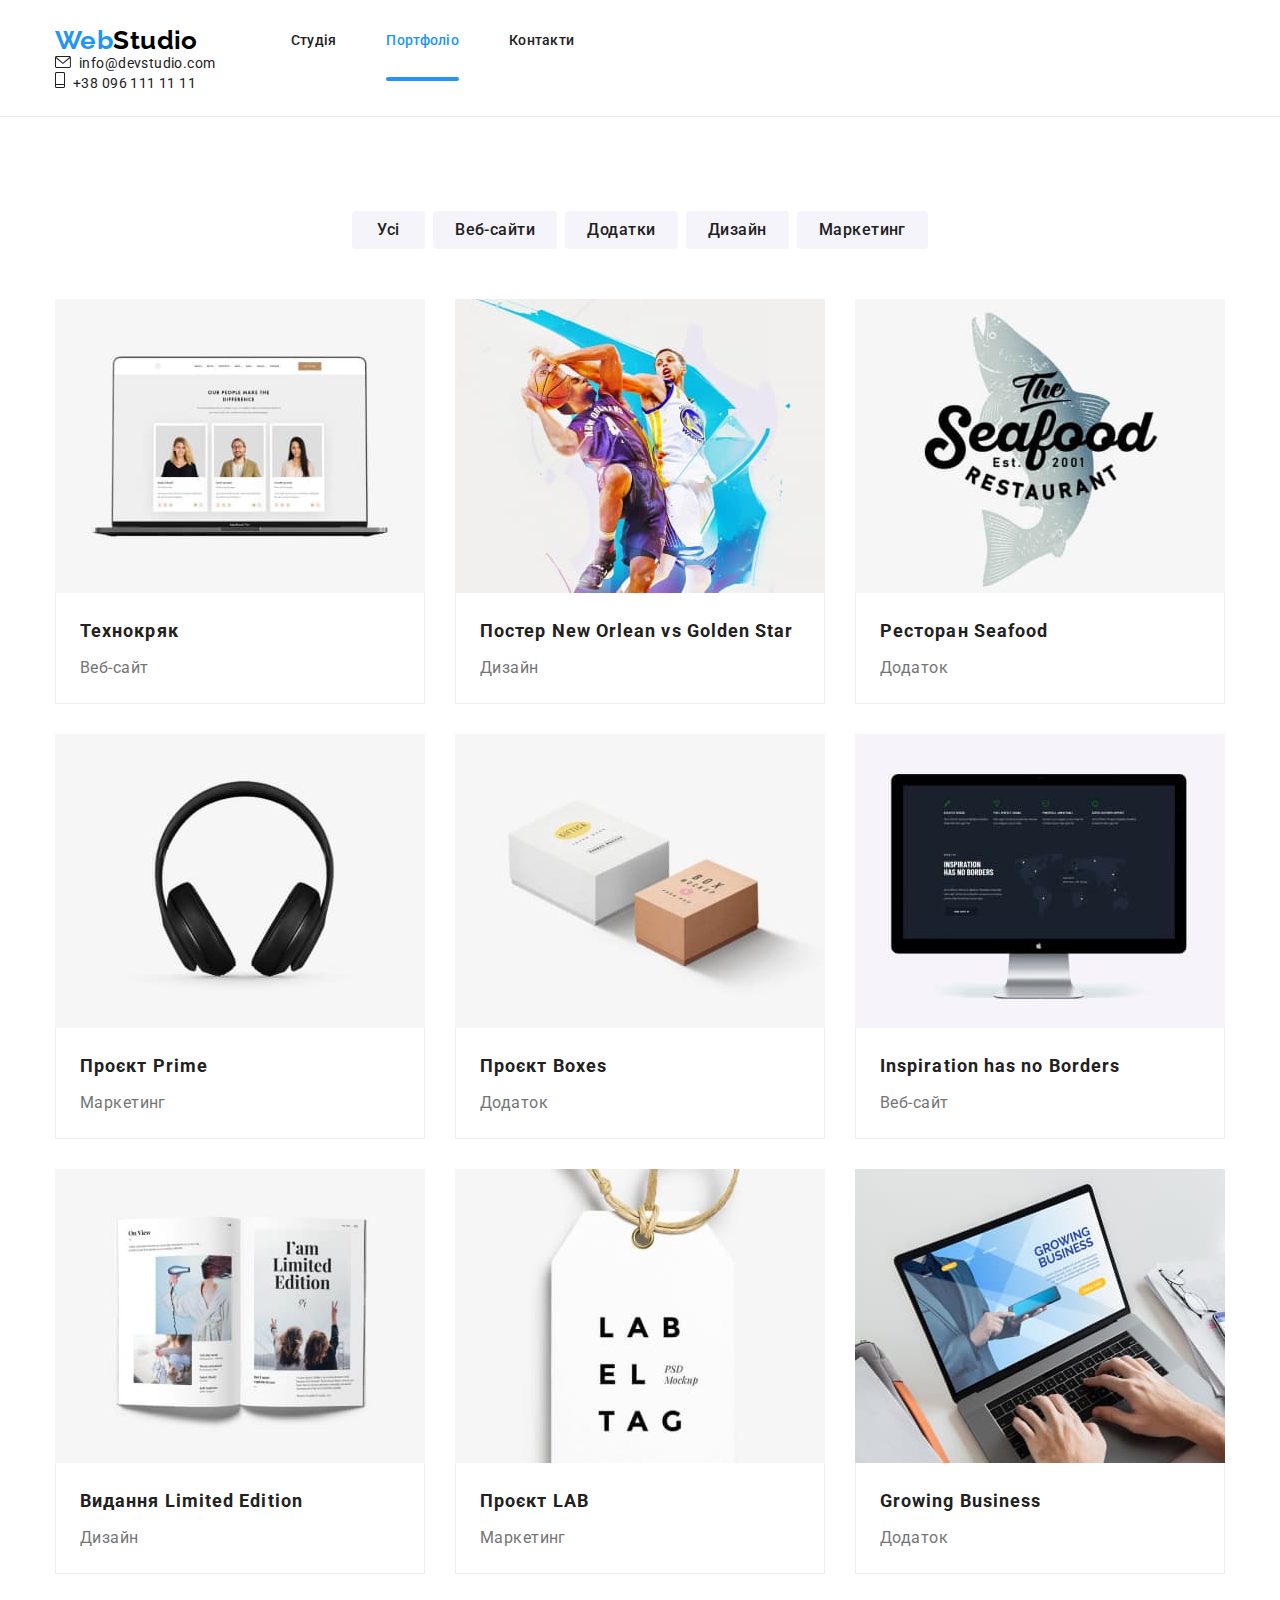
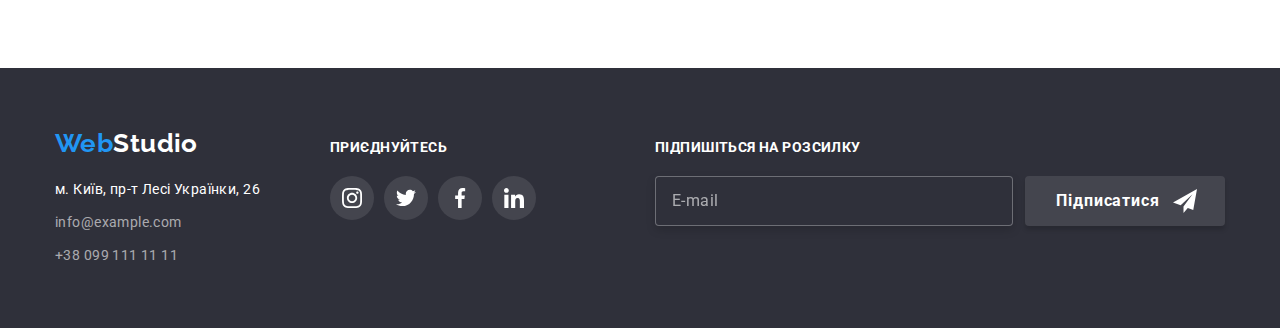
==== portfolio.html @ 9c7ed283 "upload" ====
<!DOCTYPE html>
<html lang="uk">

<head>
    <meta charset="UTF-8">
    <meta http-equiv="X-UA-Compatible" content="IE=edge">
    <meta name="viewport" content="width=device-width, initial-scale=1.0">
    <link rel="preconnect" href="https://fonts.googleapis.com">
    <link rel="preconnect" href="https://fonts.gstatic.com" crossorigin>
    <link
        href="https://fonts.googleapis.com/css2?family=Raleway:wght@700&family=Roboto:wght@400;500;700;900&display=swap"
        rel="stylesheet">
        <link rel="stylesheet" href="https://cdn.jsdelivr.net/npm/modern-normalize@1.1.0/modern-normalize.min.css">
    <link rel="stylesheet" href="./css/main.min.css">
    <title>Portfolio</title>
</head>

<body>
    <!--Header-->
    <header class="page-header">
        <div class="container page-header-container">
        <nav class="page-header-nav">
            <a class="logo link" href="./index.html">Web<span class="accent">Studio</span></a>
            <ul class="nav-list list">
                <li class="nav-list__item"><a class="link nav-list__link" href="./index.html">Студія</a></li>
                <li class="nav-list__item"><a class="link nav-list__link nav-list__link_current" href="./portfolio.html">Портфоліо</a></li>
                <li class="nav-list__item"><a class="link nav-list__link" href="#">Контакти</a></li>
            </ul>
        </nav>
        <ul class="contact-nav-list list">
            <li class="contact-nav-list__item"><a class="link contact-nav-list_link" href="mailto:info@devstudio.com">
                <svg class="contact-nav-list__img" width="16" height="12">
                <use lang="en" aria-label="mail-icon" href="./images/icons.svg#icon-envelope"></use>
            </svg>info@devstudio.com</a></li>
            <li class="contact-nav-list__item"><a class="link contact-nav-list_link" href="tel:+380961111111">
                <svg class="contact-nav-list__img" width="10" height="16">
                <use lang="en" aria-label="tel-icon" href="./images/icons.svg#icon-tel"></use>
            </svg>+38 096 111 11 11</a></li>
        </ul>
        </div>
    </header>
    <main>
        <!--Title-->
        <section class="section title">
            <div class="container">
            <h1 class="visually-hidden">List of buttons and works</h1>
            <ul class="list buttons-list">
                <li><button type="button" class="buttons-list__name">Усі</button></li>
                <li><button type="button" class="buttons-list__name">Веб-сайти</button></li>
                <li><button type="button" class="buttons-list__name">Додатки</button></li>
                <li><button type="button" class="buttons-list__name">Дизайн</button></li>
                <li><button type="button" class="buttons-list__name">Маркетинг</button></li>
            </ul>
            <!--Our projects-->
            <ul class="list projects-list">
                <li class="projects-list__example">
                    <a class=" link projects-list__link" href="#" target="_blank">
                        <div class="projects-list__img_wrapper">
                            <img src="./images/technoduck.jpg" alt="Технокряк веб-сайт" width="370">
                            <p class="projects-list__img_overlay">Ресурс пропонує комплексні пропозиції з різним рівнем функціоналу та сервісів. Все це
                                дозволить відвідувачу отримати
                                вичерпні відомості про компанію чи приватну особу.</p>
                        </div>
                            <div class="projects-list__work">
                    <h2 class="projects-list__name">Технокряк</h2>
                    <p class="projects-list__type">Веб-сайт</p>
                    </div>
                    </a>
                </li>
                <li class="projects-list__example">
                    <a class="link projects-list__link" href="#" target="_blank">
                        <div class="projects-list__img_wrapper">
                        <img src="./images/basketball.jpg" alt="Постер" width="370">
                    <p class="projects-list__img_overlay">Ресурс пропонує комплексні пропозиції з різним рівнем функціоналу та сервісів. Все це
                        дозволить відвідувачу отримати
                        вичерпні відомості про компанію чи приватну особу.</p>
                    </div>
                        <div class="projects-list__work">
                    <h2 class="projects-list__name">Постер <span lang="en">New Orlean vs Golden Star</span></h2>
                    <p class="projects-list__type">Дизайн</p>
                    </div>
                    </a>
                </li>
                <li class="projects-list__example">
                    <a class="link projects-list__link" href="#" target="_blank">
                        <div class="projects-list__img_wrapper">
                            <img src="./images/seafood.jpg" alt="Додаток ресторану"
                            width="370">
                            <p class="projects-list__img_overlay">Ресурс пропонує комплексні пропозиції з різним рівнем функціоналу та сервісів. Все це
                                дозволить відвідувачу отримати
                                вичерпні відомості про компанію чи приватну особу.</p>
                            </div>
                            <div class="projects-list__work">
                    <h2 class="projects-list__name">Ресторан <span lang="en">Seafood</span></h2>
                    <p class="projects-list__type">Додаток</p>
                    </div>
                    </a>
                </li>
                <li class="projects-list__example">
                    <a class="link projects-list__link" href="#" target="_blank">
                        <div class="projects-list__img_wrapper">
                            <img src="./images/prime.jpg" alt="Проєкт з маркетингу"
                            width="370">
                            <p class="projects-list__img_overlay">Ресурс пропонує комплексні пропозиції з різним рівнем функціоналу та сервісів. Все це
                                дозволить відвідувачу отримати
                                вичерпні відомості про компанію чи приватну особу.</p>
                            </div>
                            <div class="projects-list__work">
                    <h2 class="projects-list__name">Проєкт <span>Prime</span></h2>
                    <p class="projects-list__type">Маркетинг</p>
                    </div>
                    </a>
                </li>
                <li class="projects-list__example">
                    <a class="link projects-list__link" href="#" target="_blank">
                        <div class="projects-list__img_wrapper">
                        <img src="./images/boxes.jpg" alt="Проєкт" width="370">
                        <p class="projects-list__img_overlay">Ресурс пропонує комплексні пропозиції з різним рівнем функціоналу та сервісів. Все це
                            дозволить відвідувачу отримати
                            вичерпні відомості про компанію чи приватну особу.</p>
                        </div>
                    <div class="projects-list__work">
                    <h2 class="projects-list__name">Проєкт <span lang="en">Boxes</span></h2>
                    <p class="projects-list__type">Додаток</p>
                    </div>
                    </a>
                </li>
                <li class="projects-list__example">
                    <a class="link projects-list__link" href="#" target="_blank">
                        <div class="projects-list__img_wrapper">
                        <img src="./images/inspiration.jpg" alt="Веб-сайт" width="370">
                        <p class="projects-list__img_overlay">Ресурс пропонує комплексні пропозиції з різним рівнем функціоналу та сервісів. Все це
                            дозволить відвідувачу отримати
                            вичерпні відомості про компанію чи приватну особу.</p>
                        </div>
                    <div class="projects-list__work">
                    <h2 class="projects-list__name" lang="en">Inspiration has no Borders</h2>
                    <p class="projects-list__type">Веб-сайт</p>
                    </div>
                    </a>
                </li>
                <li class="projects-list__example">
                    <a class="link projects-list__link" href="#" target="_blank">
                        <div class="projects-list__img_wrapper">
                        <img src="./images/magazine.jpg" alt="Журнал" width="370">
                        <p class="projects-list__img_overlay">Ресурс пропонує комплексні пропозиції з різним рівнем функціоналу та сервісів. Все це
                            дозволить відвідувачу отримати
                            вичерпні відомості про компанію чи приватну особу.</p>
                        </div>
                    <div class="projects-list__work">
                    <h2 class="projects-list__name">Видання <span lang="en">Limited Edition</span></h2>
                    <p class="projects-list__type">Дизайн</p>
                    </div>
                    </a>
                </li>
                <li class="projects-list__example">
                    <a class="link projects-list__link" href="#" target="_blank">
                        <div class="projects-list__img_wrapper">
                        <img src="./images/label.jpg" alt="Проєкт з маркетингу"
                            width="370">
                            <p class="projects-list__img_overlay">Ресурс пропонує комплексні пропозиції з різним рівнем функціоналу та сервісів. Все це
                                дозволить відвідувачу отримати
                                вичерпні відомості про компанію чи приватну особу.</p>
                            </div>
                            <div class="projects-list__work">
                    <h2 class="projects-list__name">Проєкт <span lang="en">LAB</span></h2>
                    <p class="projects-list__type">Маркетинг</p>
                    </div>
                    </a>
                </li>
                <li class="projects-list__example">
                    <a class="link projects-list__link" href="#" target="_blank">
                        <div class="projects-list__img_wrapper">
                        <img src="./images/growbusiness.jpg" alt="Додаток по бізнесу"
                            width="370">
                            <p class="projects-list__img_overlay">Ресурс пропонує комплексні пропозиції з різним рівнем функціоналу та сервісів. Все це
                                дозволить відвідувачу отримати
                                вичерпні відомості про компанію чи приватну особу.</p>
                            </div>
                            <div class="projects-list__work">
                    <h2 class="projects-list__name" lang="en">Growing Business</h2>
                    <p class="projects-list__type">Додаток</p>
                    </div>
                    </a>
                </li>
            </ul>
            </div>
        </section>
       
    </main>
    <!--Footer-->
    <footer class="page-footer">
        <div class="container page-footer-container">
            <div class="container-address">
                <a class="link page-footer__logo" href="./index.html">Web<span class="accented">Studio</span></a>
                <address>
                    <ul class="list footer-address">
                        <li class="footer-address__item"><a class="link footer-address__place" href="https://goo.gl/maps/mg5Mg1xNybpTu5U4A"
                                target="_blank" rel="noopener norefferer nofollow">м. Київ, пр-т Лесі Українки, 26</a></li>
                        <li class="footer-address__item"><a class="link footer-address__contacts"
                                href="mailto:info@example.com">info@example.com</a></li>
                        <li class="footer-address__item"><a class="link footer-address__contacts" href="tel:+380991111111">+38 099 111 11 11</a>
                        </li>
                    </ul>
                </address>
            </div>
            <div class="footer-join-container">
                <p class="footer-join-title">Приєднуйтесь</p>
                <ul class="footer-icons-list list">
                    <li class="footer-icons-list_items">
                        <a class="footer-icons-list__link" href="">
                            <svg lang="en" aria-label="instgram icon" class="footer-icon" width="20" height="20">
                                <use href="./images/icons.svg#icon-instagram"></use>
                            </svg>
                        </a>
                    </li>
                    <li class="footer-icons-list_items">
                        <a class="footer-icons-list__link" href="">
                            <svg lang="en" aria-label="twitter icon" class="footer-icon" width="20" height="20">
                                <use href="./images/icons.svg#icon-twitter"></use>
                            </svg>
                        </a>
                    </li>
                    <li class="footer-icons-list_items">
                        <a class="footer-icons-list__link" href="">
                            <svg lang="en" aria-label="facebook icon" class="footer-icon" width="20" height="20">
                                <use href="./images/icons.svg#icon-facebook"></use>
                            </svg>
                        </a>
                    </li>
                    <li class="footer-icons-list_items">
                        <a class="footer-icons-list__link" href="">
                            <svg lang="en" aria-label="linkedin icon" class="footer-icon" width="20" height="20">
                                <use href="./images/icons.svg#icon-linkedin"></use>
                            </svg>
                        </a>
                    </li>
                </ul>
            </div>
            <div class="footer-area-subscribe">
                <form class="form-footer-modal">
                    <label class="form-footer-email">
                        <p class="form-footer-subscribe">Підпишіться на розсилку</p>
                        <div class="footer-subscribe-wrapper">
                            <span class="form-footer-wrapper">
                                <input type="text" class="form-footer-input" name="user_email"
                                    pattern="[A-Za-z0-9._%+-]+@[A-Za-z0-9.-]+\.[A-Za-z]{1,63}$" required placeholder="E-mail">
                            </span>
                            <button type="submit" class="footer-btn-subscribe">Підписатися</button>
                            <svg class="footer-btn-icon">
                                <use href="./images/icons.svg#icon-send"></use>
                            </svg>
                    </label>
            </div>
            </form>
            </div>
        </div>
    </footer>
    <script src="./js/menu.js"></script>
    <!-- <script src="./js/modal.js"></script> -->
</body>

</html>
---- css/main.min.css ----
:root{--bgd-page-color: #F5F5F5;--bgd-light-color: #FFFFFF;--bgd-dark-color: #2F303A;--bgd-secondary-color: #F5F4FA;--border-line: #ECECEC;--second-border-line: #EEEEEE;--main-font-color: #212121;--secondary-font-color: #757575;--light-font-color: #fff;--light-secondary-font-color: rgba(255, 255, 255, 0.6);--accent-color: #2196F3;--logo-color: #000000;--icons: #AFB1B8;--bg-footer-icon: rgba(255, 255, 255, 0.1);--transition-dur-and-func: 250ms cubic-bezier(0.4, 0, 0.2, 1)}.visually-hidden{position:absolute;white-space:nowrap;width:1px;height:1px;overflow:hidden;border:0;padding:0;clip:rect(0 0 0 0);clip-path:inset(50%);margin:-1px}.company-list__link,.employee-social-item__link,.display-list__item_overlay,.features-list__box,.modal-form-check-field,.modal-close-btn{display:flex;align-items:center;justify-content:center}body{background-color:var(--bgd-light-color);font-family:"Roboto","Raleway",sans-serif;font-size:14px;letter-spacing:.03em;color:var(--main-font-color)}h1,h2,h3,p{margin-top:0;margin-bottom:0}ul,ol{margin-top:0;margin-bottom:0;padding-left:0}img{display:block;max-width:100%;height:auto}button{display:block;margin:0 auto;cursor:pointer;border:none;border-radius:4px}.link{text-decoration:none;color:inherit}.list{padding-left:0;margin:0;list-style:none}.section{padding-top:94px;padding-bottom:94px}.container{padding-left:15px;padding-right:15px}@media screen and (min-width: 480px){.container{width:480px;margin-left:auto;margin-right:auto}}@media screen and (min-width: 768px){.container{width:768px}}@media screen and (min-width: 1200px){.container{width:1200px}}.hero-button{background-color:var(--accent-color);padding:10px 32px;text-align:center;display:inline-block;font-weight:700;font-size:16px;line-height:1.875;color:var(--light-font-color);box-shadow:0px 4px 4px rgba(0,0,0,.15)}.buttons-list{margin-bottom:50px;display:flex;justify-content:center;gap:8px}.buttons-list__name{padding:6px 22px;display:inline-block;text-align:center;font-family:inherit;min-width:73px;font-weight:500;font-size:16px;line-height:1.625;letter-spacing:.03em;color:var(--main-font-color);background-color:var(--bgd-secondary-color);transition:background-color var(--transition-dur-and-func),color var(--transition-dur-and-func),box-shadow var(--transition-dur-and-func)}.buttons-list__name:hover,.buttons-list__name:focus{background-color:var(--accent-color);color:var(--light-font-color);box-shadow:0px 3px 1px rgba(0,0,0,.1),0px 1px 2px rgba(0,0,0,.08),0px 2px 2px rgba(0,0,0,.12);border-radius:4px}.section-title{margin-bottom:50px;text-align:center;font-weight:700;font-size:36px;line-height:1.17;color:var(--main-font-color)}.logo{margin-right:93px;font-family:"Raleway",sans-serif;font-weight:700;font-size:26px;line-height:1.17;color:var(--accent-color);text-align:center}.accent{color:var(--logo-color)}.page-footer__logo{display:inline-block;margin-bottom:20px;font-family:"Raleway",sans-serif;font-weight:700;font-size:26px;line-height:1.17;color:var(--accent-color)}.accented{color:var(--light-font-color)}.backdrop{position:fixed;top:0;left:0;width:100%;height:100%;background-color:rgba(47,48,58,.4);z-index:100;transition:opacity var(--transition-dur-and-func),visibility var(--transition-dur-and-func)}.backdrop.is-hidden{visibility:hidden;opacity:0;pointer-events:none}.modal{position:absolute;top:50%;left:50%;padding:40px;transform:translate(-50%, -50%);width:528px;height:581px;background-color:var(--bgd-light-color);border-radius:4px}.modal:hover,.modal:focus{box-shadow:0px 1px 3px rgba(0,0,0,.12),0px 1px 1px rgba(0,0,0,.14),0px 2px 1px rgba(0,0,0,.2)}.modal-close-btn{position:absolute;background-color:rgba(0,0,0,0);top:8px;right:8px;width:30px;height:30px;border:1px solid rgba(0,0,0,.1);border-radius:50%;padding:0;transition:fill var(--transition-dur-and-func)}.modal-close-btn:hover,.modal-close-btn:focus{fill:var(--accent-color)}.modal-form-title{font-style:normal;font-weight:700;font-size:20px;line-height:1.15;text-align:center;color:var(--main-font-color);margin-bottom:12px}.modal-form-field{margin-bottom:10px}.modal-form-field-desc{display:block;font-weight:400;font-size:12px;line-height:1.16;letter-spacing:.01em;color:var(--secondary-font-color);margin-bottom:4px}.modal-form{display:flex;flex-direction:column}.modal-form-input{display:flex;width:100%;height:40px;border:1px solid rgba(33,33,33,.2);border-radius:4px;padding-left:42px;cursor:pointer;transition:border-color var(--transition-dur-and-func)}.modal-form-input:focus{outline:none;border-color:var(--accent-color)}.modal-icon{position:absolute;top:50%;left:13px;transform:translateY(-50%);width:18px;height:18px;transition:fill var(--transition-dur-and-func)}.modal-form-input:focus+.modal-icon{fill:var(--accent-color)}.modal-form-input-wrapper{position:relative;display:block}.modal-form-message{width:100%;height:120px;padding:12px 16px;border:1px solid rgba(33,33,33,.2);border-radius:4px;resize:none;transition:border-color var(--transition-dur-and-func)}.modal-form-message::placeholder{font-family:"Roboto";font-style:normal;font-weight:400;font-size:12px;line-height:1.16;letter-spacing:.01em;color:rgba(117,117,117,.5)}.modal-form-message:focus{outline:none;border-color:var(--accent-color)}.modal-form-own-checkbox{width:16px;height:15px;border:1px solid rgba(33,33,33,.2);border-radius:3px;margin-right:7px;transition:background-color var(--transition-dur-and-func)}.modal-form-check:checked+.modal-form-own-checkbox{background-color:var(--accent-color)}.modal-form-own-checkbox-icon{display:none;transition:fill var(--transition-dur-and-func)}.modal-form-check:checked+.modal-form-own-checkbox .modal-form-own-checkbox-icon{display:block;fill:var(--light-font-color)}.modal-form-check{appearance:none;position:absolute}.modal-form-check-field{margin-bottom:30px}.checkbox-frase{font-size:14px;line-height:1.71;color:var(--secondary-font-color)}.checkbox-terms{font-size:14px;line-height:1.71;color:var(--accent-color)}.modal-form-submit{min-width:200px;padding:10px 52px;background-color:var(--bgd-secondary-color);color:var(--main-font-color);box-shadow:0px 4px 4px rgba(0,0,0,.15);border-radius:4px;font-weight:700;font-size:16px;line-height:1.88;align-items:center;letter-spacing:.06em;cursor:pointer;transition:background-color var(--transition-dur-and-func),color var(--transition-dur-and-func)}.modal-form-submit:hover,.modal-form-submit:focus{background-color:var(--accent-color);color:var(--light-font-color)}.mobile-menu{position:fixed;z-index:100;top:0;left:0;width:100%;height:100%;background-color:var(--bgd-light-color);box-shadow:0px 4px 8px rgba(0,0,0,.04),0px 2px 4px rgba(0,0,0,.08),0px 1px 3px rgba(0,0,0,.16);opacity:0;visibility:hidden;pointer-events:none}.mobile-menu.is-open{opacity:1;visibility:visible;pointer-events:auto}.mobile-menu__container{position:relative;padding-left:40px;padding-top:48px}.mobile-menu__close-btn{line-height:0;position:absolute;top:10px;right:15px;width:40px;height:40px;border:none;background-color:rgba(0,0,0,0);padding:0}.mobile-menu__close-btn-icon{width:19px;height:19px}.nav-list{display:none}.contact-nav-list{display:none}.open-mobile-btn{line-height:0;border:none;background-color:rgba(0,0,0,0);padding:0;margin:0}.open-mobile-btn__icon{width:40px;height:40px}.page-header{padding-top:16px;padding-bottom:16px;border-bottom:1px solid var(--border-line)}.page-header__container{display:flex;align-items:center;justify-content:space-between}@media screen and (min-width: 768px){.page-header{padding-top:25px;padding-bottom:25px}.nav-list{display:flex}.page-header-nav{display:flex;align-items:center}.page-header-nav .nav-list__item:not(:last-child){margin-right:50px}.nav-list__link{font-weight:500;line-height:1.14;letter-spacing:.02em;color:var(--main-font-color);padding-top:32px;padding-bottom:32px;position:relative;transition:color var(--transition-dur-and-func)}.nav-list__link:hover,.nav-list__link:focus{color:var(--accent-color)}.nav-list__link_current{font-weight:500;line-height:1.14;letter-spacing:.02em;color:var(--accent-color);padding-top:32px;padding-bottom:32px;position:relative;transition:color var(--transition-dur-and-func)}.nav-list__link_current::after{content:"";position:absolute;left:0;bottom:-1px;display:block;width:100%;height:4px;background-color:var(--accent-color);border-radius:2px}.open-mobile-btn{display:none}.contact-nav-list{display:block;margin-left:auto}.contact-nav-list__img{margin-right:8px;fill:currentColor}}.hero-section{background-color:var(--bgd-dark-color);background-image:linear-gradient(rgba(0, 0, 0, 0.2), rgba(47, 48, 58, 0.4)),url(/images.mob/hero-mob.jpg);background-size:cover;background-repeat:no-repeat;background-size:480px 400px}.features-list{display:flex;gap:30px}.features-list__box{width:270px;height:120px;background-color:var(--bgd-secondary-color);margin-bottom:30px}.features-list__item{flex-basis:calc((100% - 90px)/4)}.features-list__name{text-transform:uppercase;margin-bottom:10px;font-weight:700;font-size:14px;line-height:1.1428571429;color:var(--main-font-color)}.features-list__description{font-weight:400;font-size:14px;line-height:1.7142857143;color:var(--secondary-font-color)}.display-section{padding-top:0}.display-list{display:flex;gap:30px}.display-list__item{flex-basis:calc((100% - 60px)/3);position:relative}.display-list__item_overlay{position:absolute;color:var(--light-font-color);background-color:rgba(47,48,58,.8);bottom:0;width:100%;height:70px;font-weight:700;line-height:1.14;text-transform:uppercase}.employees-section{background-color:var(--bgd-secondary-color)}.employees-list{display:flex;gap:30px}.employees-list__wrapper{background-color:var(--bgd-light-color);box-shadow:0px 1px 3px rgba(0,0,0,.12),0px 1px 1px rgba(0,0,0,.14),0px 2px 1px rgba(0,0,0,.2);border-radius:0px 0px 4px 4px;flex-basis:calc((100% - 90px)/4)}.employee{padding-top:30px;padding-bottom:30px;text-align:center}.employee__name{margin-bottom:10px;font-weight:500;font-size:16px;line-height:1.19;color:var(--main-font-color)}.employee__position{font-weight:400;font-size:16px;line-height:1.19;color:var(--secondary-font-color);margin-bottom:16px}.employee-social-list{display:flex;justify-content:center;column-gap:10px}.employee-social-item__icon{fill:currentColor;transition:fill var(--transition-dur-and-func)}.employee-social-item__link{width:44px;height:44px;border-radius:50%;color:var(--icons);background-color:var(--bgd-light-color);transition:background-color var(--transition-dur-and-func),color var(--light-font-color)}.employee-social-item__link:hover,.employee-social-item__link:focus{color:var(--light-font-color);background-color:var(--accent-color)}.company-list{display:flex;justify-content:center;column-gap:30px}.company-list__icon{fill:currentColor;transition:fill var(--transition-dur-and-func)}.company-list__link:hover .company-list__icon,.company-list__link:focus .company-list__icon{fill:var(--accent-color)}.company-list__link{width:170px;height:92px;color:var(--icons);border:1px solid var(--icons);border-radius:4px;transition:color var(--transition-dur-and-func),border var(--transition-dur-and-func)}.company-list__link:hover,.company-list__link:focus{color:var(--accent-color);border:1px solid var(--accent-color)}.projects-list{display:flex;flex-wrap:wrap;gap:30px}.projects-list__example{background-color:var(--bgd-light-color);transition:box-shadow var(--transition-dur-and-func)}.projects-list__link{text-decoration:none;color:inherit}.projects-list__link:hover,.projects-list__link:focus{display:block;box-shadow:0px 1px 1px rgba(0,0,0,.12),0px 4px 4px rgba(0,0,0,.06),1px 4px 6px rgba(0,0,0,.16)}.projects-list__img_wrapper{position:relative;overflow:hidden}.projects-list__img_overlay{position:absolute;background-color:rgba(33,150,243,.9);color:var(--light-font-color);font-size:18px;line-height:1.55;padding:63px 24px;top:0;left:0;width:100%;height:101%;overflow:auto;transform:translateY(100%);transition:transform var(--transition-dur-and-func)}.projects-list__link:hover .projects-list__img_overlay,.projects-list__link:focus .projects-list__img_overlay{transform:translateY(0%)}.projects-list__work{padding:20px 24px;border:1px solid var(--second-border-line);border-top:0}.projects-list__name{margin-bottom:4px;font-weight:700;font-size:18px;line-height:2;letter-spacing:.06em;color:var(--main-font-color)}.projects-list__type{font-weight:400;font-size:16px;line-height:1.88;color:var(--secondary-font-color)}.page-footer{background-color:var(--bgd-dark-color);padding-top:60px;padding-bottom:60px}.page-footer-container{display:flex;align-items:baseline}.footer-address__item:not(:last-child){margin-bottom:9px}.footer-address__place{font-family:"Roboto",sans-serif;font-style:normal;font-weight:400;line-height:1.71;color:var(--light-font-color)}.footer-address__contacts{font-family:inherit;font-style:normal;font-weight:400;line-height:1.71;color:var(--light-secondary-font-color);transition:color var(--transition-dur-and-func)}.footer-address__contacts:hover,.footer-address__contacts:focus{color:var(--accent-color)}.footer-join-container{margin-left:70px}.footer-join-title{font-family:"Roboto",sans-serif;font-weight:700;font-size:14px;line-height:1.14;letter-spacing:.03em;text-transform:uppercase;color:var(--light-font-color);margin-bottom:20px}.footer-icon{fill:var(--bgd-light-color)}.footer-icons-list{display:flex;justify-content:center;column-gap:10px}.footer-icons-list__link{display:flex;align-items:center;justify-content:center;width:44px;height:44px;border-radius:50%;background-color:var(--bg-footer-icon);transition:background-color var(--transition-dur-and-func)}.footer-icons-list__link:hover,.footer-icons-list__link:focus{background-color:var(--accent-color)}.form-footer-modal{display:flex;align-items:center}.footer-area-subscribe{margin-left:auto}.footer-subscribe-wrapper{position:relative;display:inline-flex;align-items:center}.form-footer-subscribe{font-weight:700;font-size:14px;line-height:1.14;text-transform:uppercase;color:var(--light-font-color);margin-bottom:20px}.footer-btn-subscribe{width:200px;height:50px;padding:10px 62px 10px 28px;background-color:var(--bg-footer-icon);color:var(--light-font-color);box-shadow:0px 4px 4px rgba(0,0,0,.15);border-radius:4px;font-weight:700;font-size:16px;line-height:1.88;align-items:center;letter-spacing:.06em;cursor:pointer;margin-left:12px;transition:background-color var(--transition-dur-and-func)}.footer-btn-subscribe:hover,.footer-btn-subscribe:focus{background-color:var(--accent-color)}.form-footer-wrapper{position:relative;display:flex;align-items:center}.form-footer-input{display:flex;padding-left:16px;width:358px;height:50px;border:1px solid rgba(255,255,255,.3);filter:drop-shadow(0px 4px 4px rgba(0, 0, 0, 0.15));border-radius:4px;color:rgba(255,255,255,.6);background-color:var(--bgd-dark-color)}.form-footer-input::placeholder{font-weight:400;font-size:16px;line-height:1.25;letter-spacing:.03em;color:rgba(255,255,255,.6)}.form-footer-input:focus{outline:none}.footer-btn-icon{width:24px;height:24px;fill:var(--bgd-light-color);position:absolute;top:50%;right:28px;transform:translateY(-50%);margin-left:10px}/*# sourceMappingURL=main.min.css.map */
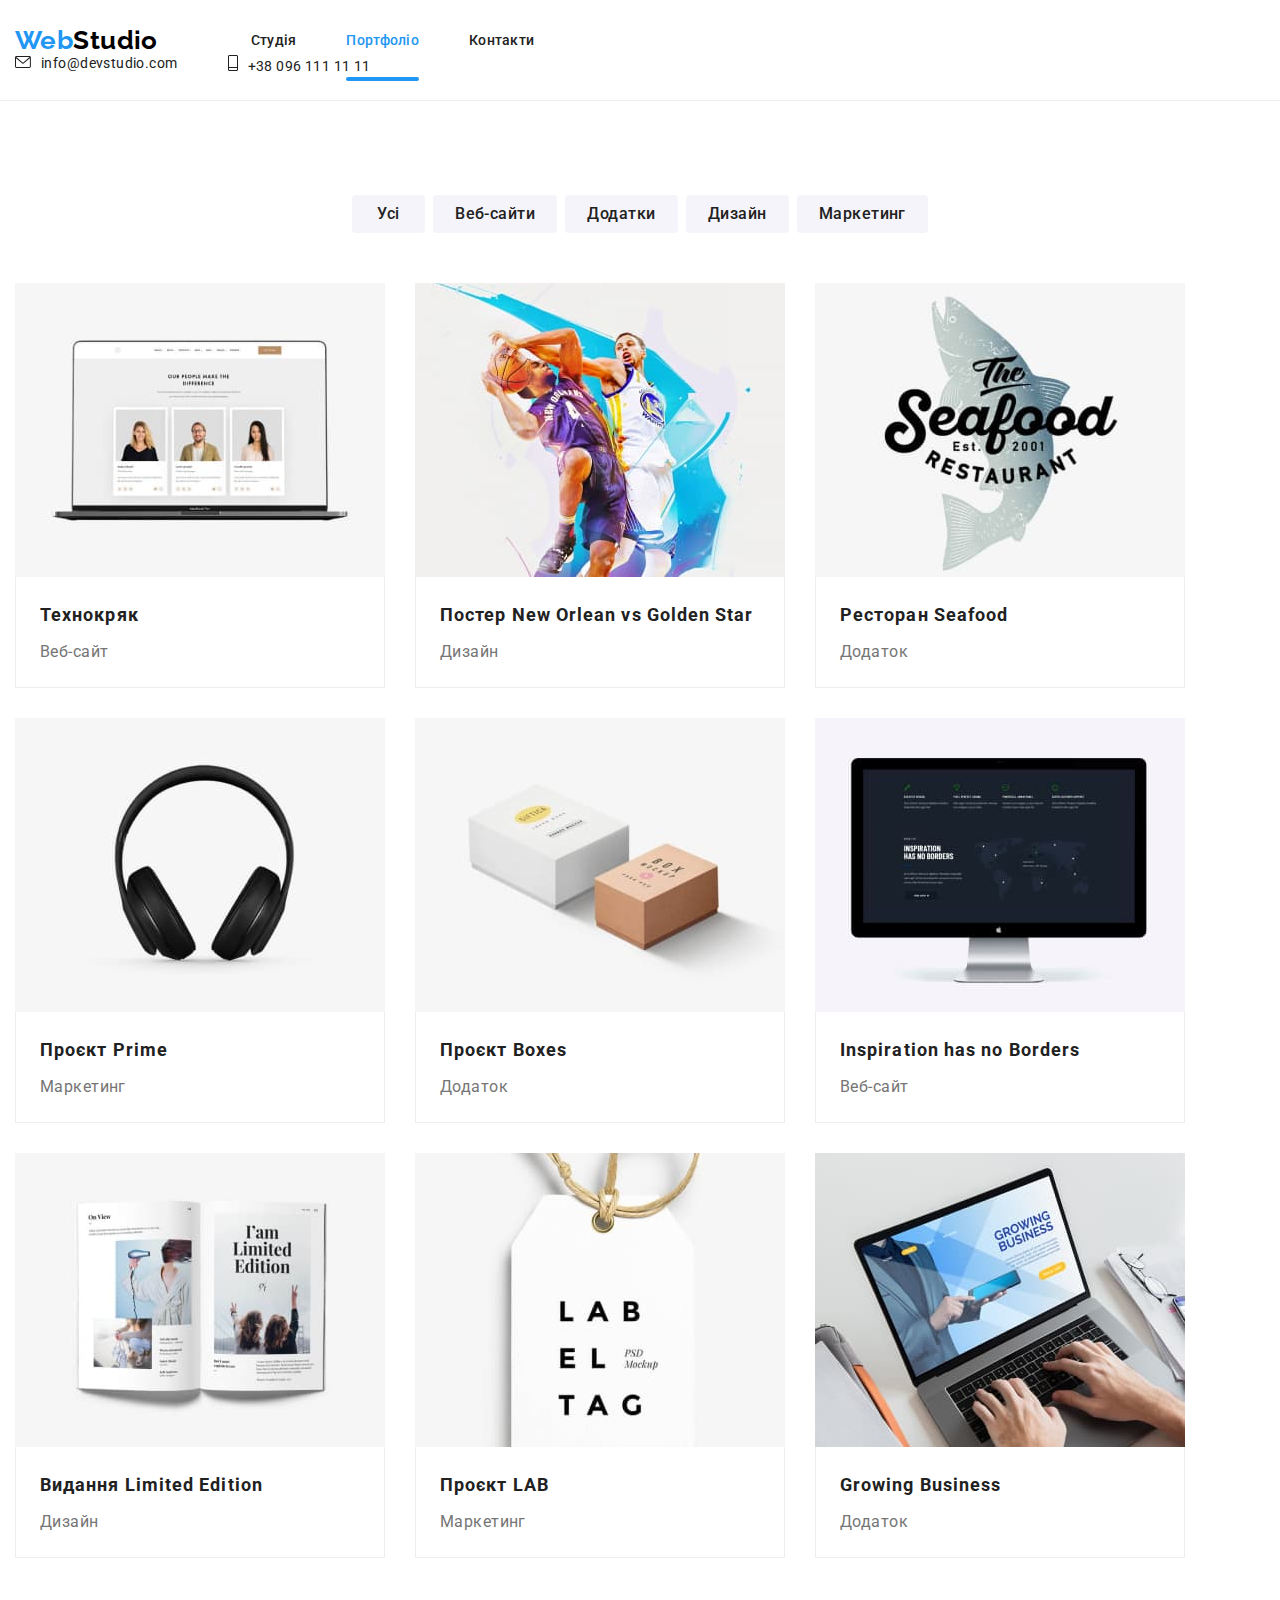
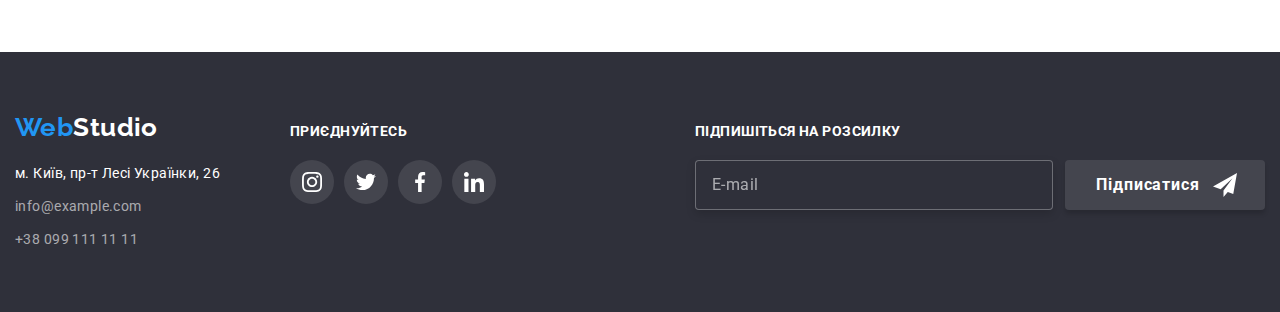
==== commit 562926c8: "upload" ====
--- a/portfolio.html
+++ b/portfolio.html
@@ -27,6 +27,11 @@
                 <li class="nav-list__item"><a class="link nav-list__link" href="#">Контакти</a></li>
             </ul>
         </nav>
+        <button type="button" class="open-mobile-btn js-open-menu">
+            <svg class="open-mobile-btn__icon">
+                <use href="./images/icons.svg#icon-burger"></use>
+            </svg>
+        </button>
         <ul class="contact-nav-list list">
             <li class="contact-nav-list__item"><a class="link contact-nav-list_link" href="mailto:info@devstudio.com">
                 <svg class="contact-nav-list__img" width="16" height="12">
@@ -37,6 +42,38 @@
                 <use lang="en" aria-label="tel-icon" href="./images/icons.svg#icon-tel"></use>
             </svg>+38 096 111 11 11</a></li>
         </ul>
+        </div>
+        <div class="mobile-menu js-menu-container">
+            <div class="container mobile-menu__container">
+                <button type="button" class="mobile-menu__close-btn js-close-menu">
+                    <svg class="mobile-menu__close-btn-icon" width="20" heigth="20">
+                        <use href="/images/icons.svg#icon-close"></use>
+                    </svg>
+                </button>
+                <ul class="mobile-nav-list list">
+                    <li class="mobile-nav-list__item"><a class="link mobile-nav-list__link mobile-nav-list__link_current"
+                            href="/index.html">Студія</a></li>
+                    <li class="mobile-nav-list__item"><a class="link mobile-nav-list__link" href="/portfolio.html">Портфоліо</a>
+                    </li>
+                    <li class="mobile-nav-list__item"><a class="link mobile-nav-list__link" href="#">Контакти</a></li>
+                </ul>
+                <ul class="mobile-nav-contacts-list list">
+                    <li class="mobile-nav-contacts-list__item"><a class="link mobile-nav-contacts-list__link_tel"
+                            href="tel:+380961111111">+38 096 111 11 11</a></li>
+                    <li class="mobile-nav-contacts-list__item"><a class="link mobile-nav-contacts-list__link_mail"
+                            href="mailto:info@devstudio.com">info@devstudio.com</a></li>
+                </ul>
+                <ul class="mobile-nav-social-list list">
+                    <li class="mobile-nav-social-list__item"><a class="link mobile-nav-social-list__link" lang="en"
+                            href="#">Instagram</a><span class="vl"></span></li>
+                    <li class="mobile-nav-social-list__item"><a class="link mobile-nav-social-list__link" lang="en"
+                            href="#">Twitter</a><span class="vl"></span></li>
+                    <li class="mobile-nav-social-list__item"><a class="link mobile-nav-social-list__link" lang="en"
+                            href="#">Facebook</a><span class="vl"></span></li>
+                    <li class="mobile-nav-social-list__item"><a class="link mobile-nav-social-list__link" lang="en"
+                            href="#">LinkedIn</a></li>
+                </ul>
+            </div>
         </div>
     </header>
     <main>
@@ -256,7 +293,7 @@
             </div>
         </div>
     </footer>
-    <script src="./js/menu.js"></script>
+    <script src="./js/mobile-menu.js"></script>
     <!-- <script src="./js/modal.js"></script> -->
 </body>
 
--- a/css/main.min.css
+++ b/css/main.min.css
@@ -1 +1 @@
-:root{--bgd-page-color: #F5F5F5;--bgd-light-color: #FFFFFF;--bgd-dark-color: #2F303A;--bgd-secondary-color: #F5F4FA;--border-line: #ECECEC;--second-border-line: #EEEEEE;--main-font-color: #212121;--secondary-font-color: #757575;--light-font-color: #fff;--light-secondary-font-color: rgba(255, 255, 255, 0.6);--accent-color: #2196F3;--logo-color: #000000;--icons: #AFB1B8;--bg-footer-icon: rgba(255, 255, 255, 0.1);--transition-dur-and-func: 250ms cubic-bezier(0.4, 0, 0.2, 1)}.visually-hidden{position:absolute;white-space:nowrap;width:1px;height:1px;overflow:hidden;border:0;padding:0;clip:rect(0 0 0 0);clip-path:inset(50%);margin:-1px}.company-list__link,.employee-social-item__link,.display-list__item_overlay,.features-list__box,.modal-form-check-field,.modal-close-btn{display:flex;align-items:center;justify-content:center}body{background-color:var(--bgd-light-color);font-family:"Roboto","Raleway",sans-serif;font-size:14px;letter-spacing:.03em;color:var(--main-font-color)}h1,h2,h3,p{margin-top:0;margin-bottom:0}ul,ol{margin-top:0;margin-bottom:0;padding-left:0}img{display:block;max-width:100%;height:auto}button{display:block;margin:0 auto;cursor:pointer;border:none;border-radius:4px}.link{text-decoration:none;color:inherit}.list{padding-left:0;margin:0;list-style:none}.section{padding-top:94px;padding-bottom:94px}.container{padding-left:15px;padding-right:15px}@media screen and (min-width: 480px){.container{width:480px;margin-left:auto;margin-right:auto}}@media screen and (min-width: 768px){.container{width:768px}}@media screen and (min-width: 1200px){.container{width:1200px}}.hero-button{background-color:var(--accent-color);padding:10px 32px;text-align:center;display:inline-block;font-weight:700;font-size:16px;line-height:1.875;color:var(--light-font-color);box-shadow:0px 4px 4px rgba(0,0,0,.15)}.buttons-list{margin-bottom:50px;display:flex;justify-content:center;gap:8px}.buttons-list__name{padding:6px 22px;display:inline-block;text-align:center;font-family:inherit;min-width:73px;font-weight:500;font-size:16px;line-height:1.625;letter-spacing:.03em;color:var(--main-font-color);background-color:var(--bgd-secondary-color);transition:background-color var(--transition-dur-and-func),color var(--transition-dur-and-func),box-shadow var(--transition-dur-and-func)}.buttons-list__name:hover,.buttons-list__name:focus{background-color:var(--accent-color);color:var(--light-font-color);box-shadow:0px 3px 1px rgba(0,0,0,.1),0px 1px 2px rgba(0,0,0,.08),0px 2px 2px rgba(0,0,0,.12);border-radius:4px}.section-title{margin-bottom:50px;text-align:center;font-weight:700;font-size:36px;line-height:1.17;color:var(--main-font-color)}.logo{margin-right:93px;font-family:"Raleway",sans-serif;font-weight:700;font-size:26px;line-height:1.17;color:var(--accent-color);text-align:center}.accent{color:var(--logo-color)}.page-footer__logo{display:inline-block;margin-bottom:20px;font-family:"Raleway",sans-serif;font-weight:700;font-size:26px;line-height:1.17;color:var(--accent-color)}.accented{color:var(--light-font-color)}.backdrop{position:fixed;top:0;left:0;width:100%;height:100%;background-color:rgba(47,48,58,.4);z-index:100;transition:opacity var(--transition-dur-and-func),visibility var(--transition-dur-and-func)}.backdrop.is-hidden{visibility:hidden;opacity:0;pointer-events:none}.modal{position:absolute;top:50%;left:50%;padding:40px;transform:translate(-50%, -50%);width:528px;height:581px;background-color:var(--bgd-light-color);border-radius:4px}.modal:hover,.modal:focus{box-shadow:0px 1px 3px rgba(0,0,0,.12),0px 1px 1px rgba(0,0,0,.14),0px 2px 1px rgba(0,0,0,.2)}.modal-close-btn{position:absolute;background-color:rgba(0,0,0,0);top:8px;right:8px;width:30px;height:30px;border:1px solid rgba(0,0,0,.1);border-radius:50%;padding:0;transition:fill var(--transition-dur-and-func)}.modal-close-btn:hover,.modal-close-btn:focus{fill:var(--accent-color)}.modal-form-title{font-style:normal;font-weight:700;font-size:20px;line-height:1.15;text-align:center;color:var(--main-font-color);margin-bottom:12px}.modal-form-field{margin-bottom:10px}.modal-form-field-desc{display:block;font-weight:400;font-size:12px;line-height:1.16;letter-spacing:.01em;color:var(--secondary-font-color);margin-bottom:4px}.modal-form{display:flex;flex-direction:column}.modal-form-input{display:flex;width:100%;height:40px;border:1px solid rgba(33,33,33,.2);border-radius:4px;padding-left:42px;cursor:pointer;transition:border-color var(--transition-dur-and-func)}.modal-form-input:focus{outline:none;border-color:var(--accent-color)}.modal-icon{position:absolute;top:50%;left:13px;transform:translateY(-50%);width:18px;height:18px;transition:fill var(--transition-dur-and-func)}.modal-form-input:focus+.modal-icon{fill:var(--accent-color)}.modal-form-input-wrapper{position:relative;display:block}.modal-form-message{width:100%;height:120px;padding:12px 16px;border:1px solid rgba(33,33,33,.2);border-radius:4px;resize:none;transition:border-color var(--transition-dur-and-func)}.modal-form-message::placeholder{font-family:"Roboto";font-style:normal;font-weight:400;font-size:12px;line-height:1.16;letter-spacing:.01em;color:rgba(117,117,117,.5)}.modal-form-message:focus{outline:none;border-color:var(--accent-color)}.modal-form-own-checkbox{width:16px;height:15px;border:1px solid rgba(33,33,33,.2);border-radius:3px;margin-right:7px;transition:background-color var(--transition-dur-and-func)}.modal-form-check:checked+.modal-form-own-checkbox{background-color:var(--accent-color)}.modal-form-own-checkbox-icon{display:none;transition:fill var(--transition-dur-and-func)}.modal-form-check:checked+.modal-form-own-checkbox .modal-form-own-checkbox-icon{display:block;fill:var(--light-font-color)}.modal-form-check{appearance:none;position:absolute}.modal-form-check-field{margin-bottom:30px}.checkbox-frase{font-size:14px;line-height:1.71;color:var(--secondary-font-color)}.checkbox-terms{font-size:14px;line-height:1.71;color:var(--accent-color)}.modal-form-submit{min-width:200px;padding:10px 52px;background-color:var(--bgd-secondary-color);color:var(--main-font-color);box-shadow:0px 4px 4px rgba(0,0,0,.15);border-radius:4px;font-weight:700;font-size:16px;line-height:1.88;align-items:center;letter-spacing:.06em;cursor:pointer;transition:background-color var(--transition-dur-and-func),color var(--transition-dur-and-func)}.modal-form-submit:hover,.modal-form-submit:focus{background-color:var(--accent-color);color:var(--light-font-color)}.mobile-menu{position:fixed;z-index:100;top:0;left:0;width:100%;height:100%;background-color:var(--bgd-light-color);box-shadow:0px 4px 8px rgba(0,0,0,.04),0px 2px 4px rgba(0,0,0,.08),0px 1px 3px rgba(0,0,0,.16);opacity:0;visibility:hidden;pointer-events:none}.mobile-menu.is-open{opacity:1;visibility:visible;pointer-events:auto}.mobile-menu__container{position:relative;padding-left:40px;padding-top:48px}.mobile-menu__close-btn{line-height:0;position:absolute;top:10px;right:15px;width:40px;height:40px;border:none;background-color:rgba(0,0,0,0);padding:0}.mobile-menu__close-btn-icon{width:19px;height:19px}.nav-list{display:none}.contact-nav-list{display:none}.open-mobile-btn{line-height:0;border:none;background-color:rgba(0,0,0,0);padding:0;margin:0}.open-mobile-btn__icon{width:40px;height:40px}.page-header{padding-top:16px;padding-bottom:16px;border-bottom:1px solid var(--border-line)}.page-header__container{display:flex;align-items:center;justify-content:space-between}@media screen and (min-width: 768px){.page-header{padding-top:25px;padding-bottom:25px}.nav-list{display:flex}.page-header-nav{display:flex;align-items:center}.page-header-nav .nav-list__item:not(:last-child){margin-right:50px}.nav-list__link{font-weight:500;line-height:1.14;letter-spacing:.02em;color:var(--main-font-color);padding-top:32px;padding-bottom:32px;position:relative;transition:color var(--transition-dur-and-func)}.nav-list__link:hover,.nav-list__link:focus{color:var(--accent-color)}.nav-list__link_current{font-weight:500;line-height:1.14;letter-spacing:.02em;color:var(--accent-color);padding-top:32px;padding-bottom:32px;position:relative;transition:color var(--transition-dur-and-func)}.nav-list__link_current::after{content:"";position:absolute;left:0;bottom:-1px;display:block;width:100%;height:4px;background-color:var(--accent-color);border-radius:2px}.open-mobile-btn{display:none}.contact-nav-list{display:block;margin-left:auto}.contact-nav-list__img{margin-right:8px;fill:currentColor}}.hero-section{background-color:var(--bgd-dark-color);background-image:linear-gradient(rgba(0, 0, 0, 0.2), rgba(47, 48, 58, 0.4)),url(/images.mob/hero-mob.jpg);background-size:cover;background-repeat:no-repeat;background-size:480px 400px}.features-list{display:flex;gap:30px}.features-list__box{width:270px;height:120px;background-color:var(--bgd-secondary-color);margin-bottom:30px}.features-list__item{flex-basis:calc((100% - 90px)/4)}.features-list__name{text-transform:uppercase;margin-bottom:10px;font-weight:700;font-size:14px;line-height:1.1428571429;color:var(--main-font-color)}.features-list__description{font-weight:400;font-size:14px;line-height:1.7142857143;color:var(--secondary-font-color)}.display-section{padding-top:0}.display-list{display:flex;gap:30px}.display-list__item{flex-basis:calc((100% - 60px)/3);position:relative}.display-list__item_overlay{position:absolute;color:var(--light-font-color);background-color:rgba(47,48,58,.8);bottom:0;width:100%;height:70px;font-weight:700;line-height:1.14;text-transform:uppercase}.employees-section{background-color:var(--bgd-secondary-color)}.employees-list{display:flex;gap:30px}.employees-list__wrapper{background-color:var(--bgd-light-color);box-shadow:0px 1px 3px rgba(0,0,0,.12),0px 1px 1px rgba(0,0,0,.14),0px 2px 1px rgba(0,0,0,.2);border-radius:0px 0px 4px 4px;flex-basis:calc((100% - 90px)/4)}.employee{padding-top:30px;padding-bottom:30px;text-align:center}.employee__name{margin-bottom:10px;font-weight:500;font-size:16px;line-height:1.19;color:var(--main-font-color)}.employee__position{font-weight:400;font-size:16px;line-height:1.19;color:var(--secondary-font-color);margin-bottom:16px}.employee-social-list{display:flex;justify-content:center;column-gap:10px}.employee-social-item__icon{fill:currentColor;transition:fill var(--transition-dur-and-func)}.employee-social-item__link{width:44px;height:44px;border-radius:50%;color:var(--icons);background-color:var(--bgd-light-color);transition:background-color var(--transition-dur-and-func),color var(--light-font-color)}.employee-social-item__link:hover,.employee-social-item__link:focus{color:var(--light-font-color);background-color:var(--accent-color)}.company-list{display:flex;justify-content:center;column-gap:30px}.company-list__icon{fill:currentColor;transition:fill var(--transition-dur-and-func)}.company-list__link:hover .company-list__icon,.company-list__link:focus .company-list__icon{fill:var(--accent-color)}.company-list__link{width:170px;height:92px;color:var(--icons);border:1px solid var(--icons);border-radius:4px;transition:color var(--transition-dur-and-func),border var(--transition-dur-and-func)}.company-list__link:hover,.company-list__link:focus{color:var(--accent-color);border:1px solid var(--accent-color)}.projects-list{display:flex;flex-wrap:wrap;gap:30px}.projects-list__example{background-color:var(--bgd-light-color);transition:box-shadow var(--transition-dur-and-func)}.projects-list__link{text-decoration:none;color:inherit}.projects-list__link:hover,.projects-list__link:focus{display:block;box-shadow:0px 1px 1px rgba(0,0,0,.12),0px 4px 4px rgba(0,0,0,.06),1px 4px 6px rgba(0,0,0,.16)}.projects-list__img_wrapper{position:relative;overflow:hidden}.projects-list__img_overlay{position:absolute;background-color:rgba(33,150,243,.9);color:var(--light-font-color);font-size:18px;line-height:1.55;padding:63px 24px;top:0;left:0;width:100%;height:101%;overflow:auto;transform:translateY(100%);transition:transform var(--transition-dur-and-func)}.projects-list__link:hover .projects-list__img_overlay,.projects-list__link:focus .projects-list__img_overlay{transform:translateY(0%)}.projects-list__work{padding:20px 24px;border:1px solid var(--second-border-line);border-top:0}.projects-list__name{margin-bottom:4px;font-weight:700;font-size:18px;line-height:2;letter-spacing:.06em;color:var(--main-font-color)}.projects-list__type{font-weight:400;font-size:16px;line-height:1.88;color:var(--secondary-font-color)}.page-footer{background-color:var(--bgd-dark-color);padding-top:60px;padding-bottom:60px}.page-footer-container{display:flex;align-items:baseline}.footer-address__item:not(:last-child){margin-bottom:9px}.footer-address__place{font-family:"Roboto",sans-serif;font-style:normal;font-weight:400;line-height:1.71;color:var(--light-font-color)}.footer-address__contacts{font-family:inherit;font-style:normal;font-weight:400;line-height:1.71;color:var(--light-secondary-font-color);transition:color var(--transition-dur-and-func)}.footer-address__contacts:hover,.footer-address__contacts:focus{color:var(--accent-color)}.footer-join-container{margin-left:70px}.footer-join-title{font-family:"Roboto",sans-serif;font-weight:700;font-size:14px;line-height:1.14;letter-spacing:.03em;text-transform:uppercase;color:var(--light-font-color);margin-bottom:20px}.footer-icon{fill:var(--bgd-light-color)}.footer-icons-list{display:flex;justify-content:center;column-gap:10px}.footer-icons-list__link{display:flex;align-items:center;justify-content:center;width:44px;height:44px;border-radius:50%;background-color:var(--bg-footer-icon);transition:background-color var(--transition-dur-and-func)}.footer-icons-list__link:hover,.footer-icons-list__link:focus{background-color:var(--accent-color)}.form-footer-modal{display:flex;align-items:center}.footer-area-subscribe{margin-left:auto}.footer-subscribe-wrapper{position:relative;display:inline-flex;align-items:center}.form-footer-subscribe{font-weight:700;font-size:14px;line-height:1.14;text-transform:uppercase;color:var(--light-font-color);margin-bottom:20px}.footer-btn-subscribe{width:200px;height:50px;padding:10px 62px 10px 28px;background-color:var(--bg-footer-icon);color:var(--light-font-color);box-shadow:0px 4px 4px rgba(0,0,0,.15);border-radius:4px;font-weight:700;font-size:16px;line-height:1.88;align-items:center;letter-spacing:.06em;cursor:pointer;margin-left:12px;transition:background-color var(--transition-dur-and-func)}.footer-btn-subscribe:hover,.footer-btn-subscribe:focus{background-color:var(--accent-color)}.form-footer-wrapper{position:relative;display:flex;align-items:center}.form-footer-input{display:flex;padding-left:16px;width:358px;height:50px;border:1px solid rgba(255,255,255,.3);filter:drop-shadow(0px 4px 4px rgba(0, 0, 0, 0.15));border-radius:4px;color:rgba(255,255,255,.6);background-color:var(--bgd-dark-color)}.form-footer-input::placeholder{font-weight:400;font-size:16px;line-height:1.25;letter-spacing:.03em;color:rgba(255,255,255,.6)}.form-footer-input:focus{outline:none}.footer-btn-icon{width:24px;height:24px;fill:var(--bgd-light-color);position:absolute;top:50%;right:28px;transform:translateY(-50%);margin-left:10px}/*# sourceMappingURL=main.min.css.map */+:root{--bgd-page-color: #F5F5F5;--bgd-light-color: #FFFFFF;--bgd-dark-color: #2F303A;--bgd-secondary-color: #F5F4FA;--border-line: #ECECEC;--second-border-line: #EEEEEE;--main-font-color: #212121;--secondary-font-color: #757575;--light-font-color: #fff;--light-secondary-font-color: rgba(255, 255, 255, 0.6);--accent-color: #2196F3;--logo-color: #000000;--icons: #AFB1B8;--bg-footer-icon: rgba(255, 255, 255, 0.1);--transition-dur-and-func: 250ms cubic-bezier(0.4, 0, 0.2, 1)}.visually-hidden{position:absolute;white-space:nowrap;width:1px;height:1px;overflow:hidden;border:0;padding:0;clip:rect(0 0 0 0);clip-path:inset(50%);margin:-1px}.company-list__link,.employee-social-item__link,.display-list__item_overlay,.features-list__box,.mobile-menu__close-btn,.modal-close-btn{display:flex;align-items:center;justify-content:center}body{background-color:var(--bgd-light-color);font-family:"Roboto","Raleway",sans-serif;font-size:14px;letter-spacing:.03em;color:var(--main-font-color)}h1,h2,h3,p{margin-top:0;margin-bottom:0}ul,ol{margin-top:0;margin-bottom:0;padding-left:0}img{display:block;max-width:100%;height:auto}button{display:block;margin:0 auto;cursor:pointer;border:none;border-radius:4px}.link{text-decoration:none;color:inherit}.list{padding-left:0;margin:0;list-style:none}.section{padding-top:60px;padding-bottom:60px}@media screen and (min-width: 1200px){.section{padding-top:94px;padding-bottom:94px}}.container{padding-left:15px;padding-right:15px}@media screen and (min-width: 480px){.container .container{width:480px;margin-left:auto;margin-right:auto}}@media screen and (min-width: 768px){.container .container{width:768px}}@media screen and (min-width: 1200px){.container .container{width:1200px}}.hero-button{background-color:var(--accent-color);padding:10px 24px;text-align:center;display:inline-block;font-weight:700;font-size:16px;line-height:1.875;color:var(--light-font-color);box-shadow:0px 4px 4px rgba(0,0,0,.15)}@media screen and (min-width: 1200px){.hero-button{padding:10px 32px}}.buttons-list{margin-bottom:50px;display:flex;justify-content:center;gap:8px}.buttons-list__name{padding:6px 22px;display:inline-block;text-align:center;font-family:inherit;min-width:73px;font-weight:500;font-size:16px;line-height:1.625;letter-spacing:.03em;color:var(--main-font-color);background-color:var(--bgd-secondary-color);transition:background-color var(--transition-dur-and-func),color var(--transition-dur-and-func),box-shadow var(--transition-dur-and-func)}.buttons-list__name:hover,.buttons-list__name:focus{background-color:var(--accent-color);color:var(--light-font-color);box-shadow:0px 3px 1px rgba(0,0,0,.1),0px 1px 2px rgba(0,0,0,.08),0px 2px 2px rgba(0,0,0,.12);border-radius:4px}.section-title{margin-bottom:50px;text-align:center;font-weight:700;font-size:36px;line-height:1.17;color:var(--main-font-color)}.logo{margin-right:93px;font-family:"Raleway",sans-serif;font-weight:700;font-size:26px;line-height:1.17;color:var(--accent-color);text-align:center}.accent{color:var(--logo-color)}.page-footer__logo{display:inline-block;margin-bottom:20px;font-family:"Raleway",sans-serif;font-weight:700;font-size:26px;line-height:1.17;color:var(--accent-color)}.accented{color:var(--light-font-color)}.backdrop{position:fixed;top:0;left:0;width:100%;height:100%;background-color:rgba(47,48,58,.4);z-index:100;transition:opacity var(--transition-dur-and-func),visibility var(--transition-dur-and-func)}.backdrop.is-hidden{visibility:hidden;opacity:0;pointer-events:none}.modal{position:absolute;top:50%;left:50%;padding:40px;transform:translate(-50%, -50%);width:450px;height:609px;background-color:var(--bgd-light-color);border-radius:4px}.modal:hover,.modal:focus{box-shadow:0px 1px 3px rgba(0,0,0,.12),0px 1px 1px rgba(0,0,0,.14),0px 2px 1px rgba(0,0,0,.2)}@media screen and (min-width: 1200px){.modal{width:528px;height:581px}}.modal-close-btn{position:absolute;background-color:rgba(0,0,0,0);top:8px;right:8px;width:30px;height:30px;border:1px solid rgba(0,0,0,.1);border-radius:50%;padding:0;transition:fill var(--transition-dur-and-func)}.modal-close-btn:hover,.modal-close-btn:focus{fill:var(--accent-color)}.modal-form-title{font-style:normal;font-weight:700;font-size:20px;line-height:1.5;text-align:center;color:var(--main-font-color);margin-bottom:12px}@media screen and (min-width: 1200px){.modal-form-title{line-height:1.15}}.modal-form-field{margin-bottom:10px}.modal-form-field-desc{display:block;font-weight:400;font-size:12px;line-height:1.16;letter-spacing:.01em;color:var(--secondary-font-color);margin-bottom:4px}.modal-form{display:flex;flex-direction:column}.modal-form-input{display:flex;width:100%;height:40px;border:1px solid rgba(33,33,33,.2);border-radius:4px;padding-left:42px;cursor:pointer;transition:border-color var(--transition-dur-and-func)}.modal-form-input:focus{outline:none;border-color:var(--accent-color)}.modal-icon{position:absolute;top:50%;left:13px;transform:translateY(-50%);width:18px;height:18px;transition:fill var(--transition-dur-and-func)}.modal-form-input:focus+.modal-icon{fill:var(--accent-color)}.modal-form-input-wrapper{position:relative;display:block}.modal-form-message{width:100%;height:120px;padding:12px 16px;border:1px solid rgba(33,33,33,.2);border-radius:4px;resize:none;transition:border-color var(--transition-dur-and-func)}.modal-form-message::placeholder{font-family:"Roboto";font-style:normal;font-weight:400;font-size:12px;line-height:1.16;letter-spacing:.01em;color:rgba(117,117,117,.5)}.modal-form-message:focus{outline:none;border-color:var(--accent-color)}.modal-form-own-checkbox{width:16px;height:15px;border:1px solid rgba(33,33,33,.2);border-radius:3px;margin-right:8px;transition:background-color var(--transition-dur-and-func)}.modal-form-check:checked+.modal-form-own-checkbox{background-color:var(--accent-color)}.modal-form-own-checkbox-icon{display:none;transition:fill var(--transition-dur-and-func)}.modal-form-check:checked+.modal-form-own-checkbox .modal-form-own-checkbox-icon{display:block;fill:var(--light-font-color)}.modal-form-check{appearance:none;position:absolute}.modal-form-check-field{display:flex;align-items:center;justify-content:left;margin-bottom:30px}@media screen and (min-width: 1200px){.modal-form-check-field{display:flex;align-items:center;justify-content:center}}.checkbox-frase{font-size:12px;line-height:1.16;color:var(--secondary-font-color)}@media screen and (min-width: 1200px){.checkbox-frase{font-size:14px;line-height:1.71}}.checkbox-terms{font-size:12px;line-height:1.16;color:var(--accent-color)}@media screen and (min-width: 1200px){.checkbox-terms{font-size:14px;line-height:1.71}}.modal-form-submit{min-width:200px;padding:10px 52px;background-color:var(--bgd-secondary-color);color:var(--main-font-color);box-shadow:0px 4px 4px rgba(0,0,0,.15);border-radius:4px;font-weight:700;font-size:16px;line-height:1.88;align-items:center;letter-spacing:.06em;cursor:pointer;transition:background-color var(--transition-dur-and-func),color var(--transition-dur-and-func)}.modal-form-submit:hover,.modal-form-submit:focus{background-color:var(--accent-color);color:var(--light-font-color)}.mobile-menu{position:fixed;z-index:100;top:0;left:0;width:100%;height:100%;background-color:var(--bgd-light-color);box-shadow:0px 4px 8px rgba(0,0,0,.04),0px 2px 4px rgba(0,0,0,.08),0px 1px 3px rgba(0,0,0,.16);opacity:0;visibility:hidden;pointer-events:none}.mobile-menu.is-open{opacity:1;visibility:visible;pointer-events:auto}.mobile-menu__container{position:relative;padding-left:40px;padding-top:10px}.mobile-menu__close-btn{line-height:0;position:absolute;top:10px;right:15px;width:40px;height:40px;border:none;background-color:rgba(0,0,0,0);padding:0;cursor:pointer;transition:fill var(--transition-dur-and-func)}.mobile-menu__close-btn:hover,.mobile-menu__close-btn:focus{fill:var(--accent-color)}.mobile-nav-list__item{margin-bottom:32px}.mobile-nav-list__item:first-child{margin-top:38px}.mobile-nav-list__item:last-child{margin-bottom:302px}.mobile-nav-list__link{font-weight:500;font-size:40px;line-height:1.18;letter-spacing:.02em;color:var(--main-font-color);transition:color var(--transition-dur-and-func)}.mobile-nav-list__link:hover,.mobile-nav-list__link:focus{color:var(--accent-color)}.mobile-nav-list__link_current{color:var(--accent-color)}.mobile-nav-contacts-list__item{margin-bottom:32px}.mobile-nav-contacts-list__item:last-child{margin-bottom:64px}.mobile-nav-contacts-list__link_tel{font-weight:500;font-size:34px;line-height:1.18;letter-spacing:.02em;color:var(--secondary-font-color);transition:color var(--transition-dur-and-func)}.mobile-nav-contacts-list__link_tel:hover,.mobile-nav-contacts-list__link_tel:focus{color:var(--accent-color)}.mobile-nav-contacts-list__link_mail{font-weight:500;font-size:24px;line-height:1.16;letter-spacing:.02em;color:var(--secondary-font-color);transition:color var(--transition-dur-and-func)}.mobile-nav-contacts-list__link_mail:hover,.mobile-nav-contacts-list__link_mail:focus{color:var(--accent-color)}.mobile-nav-social-list{display:flex}.mobile-nav-social-list__link{font-weight:500;font-size:18px;line-height:1.22;letter-spacing:.02em;color:var(--secondary-font-color);transition:color var(--transition-dur-and-func)}.mobile-nav-social-list__link:hover,.mobile-nav-social-list__link:focus{color:var(--accent-color)}.vl{border:1px solid rgba(33,33,33,.2);transform:rotate(90deg);margin-right:10px;margin-left:10px}.nav-list{display:none}.contact-nav-list{display:none}.open-mobile-btn{line-height:0;border:none;background-color:rgba(0,0,0,0);padding:0;margin:0}.open-mobile-btn__icon{width:40px;height:40px}.page-header{padding-top:16px;padding-bottom:16px;border-bottom:1px solid var(--border-line)}.page-header__container{display:flex;align-items:center;justify-content:space-between}@media screen and (min-width: 768px){.page-header{padding-top:25px;padding-bottom:25px}.nav-list{display:flex}.page-header-nav{display:flex;align-items:center}.page-header-nav .nav-list__item:not(:last-child){margin-right:50px}.nav-list__link{font-weight:500;line-height:1.14;letter-spacing:.02em;color:var(--main-font-color);padding-top:32px;padding-bottom:32px;position:relative;transition:color var(--transition-dur-and-func)}.nav-list__link:hover,.nav-list__link:focus{color:var(--accent-color)}.nav-list__link_current{font-weight:500;line-height:1.14;letter-spacing:.02em;color:var(--accent-color);padding-top:32px;padding-bottom:32px;position:relative;transition:color var(--transition-dur-and-func)}.nav-list__link_current::after{content:"";position:absolute;left:0;bottom:-1px;display:block;width:100%;height:4px;background-color:var(--accent-color);border-radius:2px}.open-mobile-btn{display:none}.contact-nav-list{display:block;margin-left:auto}.contact-nav-list__img{margin-right:8px;fill:currentColor}.contact-nav-list__link{font-weight:500;font-size:12px;line-height:1.16;letter-spacing:.02em;color:var(--secondary-font-color);transition:color var(--transition-dur-and-func),text-shadow var(--transition-dur-and-func)}.contact-nav-list__link:hover,.contact-nav-list__link:focus{color:var(--accent-color);text-shadow:0px 4px 4px rgba(0,0,0,.25)}.contact-nav-list__link:first-child{margin-bottom:10px}}@media screen and (min-width: 1200px){.contact-nav-list{display:flex}.contact-nav-list .contact-nav-list__item:not(:last-child){margin-right:50px}.contact-nav-list__img{margin-right:10px}.contact-nav-list__link{margin-left:auto;font-weight:500;font-size:14px;line-height:1.14}}.hero-container{text-align:center}.hero-section{background-color:var(--bgd-dark-color);background-image:linear-gradient(rgba(0, 0, 0, 0.2), rgba(47, 48, 58, 0.4)),url("/images.mob/hero-mob.jpg");background-size:cover;background-repeat:no-repeat;max-width:480px;height:400px;margin:0 auto;padding-top:118px;padding-bottom:118px}@media screen and (min-device-pixel-ratio: 2)and (max-width: 767px),screen and (min-resolution: 192dpi)and (max-width: 767px),screen and (min-resolution: 2dppx)and (max-width: 767px){.hero-section{background-image:url("/images.mob/hero-mob@2x.jpg")}}@media screen and (min-width: 768px){.hero-section{max-width:768px;background-image:linear-gradient(rgba(0, 0, 0, 0.2), rgba(47, 48, 58, 0.4)),url("/images.tablet/hero-tablet.jpg")}}@media screen and (min-device-pixel-ratio: 2)and (min-width: 768px),screen and (min-resolution: 192dpi)and (min-width: 768px),screen and (min-resolution: 2dppx)and (min-width: 768px){.hero-section{background-image:url("/images.tablet/hero-tablet@2x.jpg")}}@media screen and (min-width: 1200px){.hero-section{max-width:1600px;height:600px;padding-top:200px;padding-bottom:200px;background-image:linear-gradient(rgba(0, 0, 0, 0.2), rgba(47, 48, 58, 0.4)),url("/images/hero.jpg")}}@media screen and (min-device-pixel-ratio: 2)and (min-width: 1200px),screen and (min-resolution: 192dpi)and (min-width: 1200px),screen and (min-resolution: 2dppx)and (min-width: 1200px){.hero-section{background-image:url("/images/hero@2x.jpg")}}.hero-slogan{text-transform:uppercase;width:360px;margin:0 auto;margin-bottom:30px;font-weight:900;font-size:26px;line-height:1.62;letter-spacing:.06em;color:var(--light-font-color)}@media screen and (min-width: 1200px){.hero-slogan{width:696px;font-size:44px;line-height:1.36}}.features-list{display:block}@media screen and (min-width: 768px){.features-list{display:flex;flex-wrap:wrap}}@media screen and (min-width: 1200px){.features-list{flex-wrap:nowrap}}.features-list__box{width:450px;height:120px;background-color:var(--bgd-secondary-color);margin-bottom:30px}@media screen and (min-width: 768px){.features-list__box{width:354px}}@media screen and (min-width: 1200px){.features-list__box{width:270px}}@media screen and (max-width: 767px){.features-list__item:not(:last-child){margin-bottom:30px}}.features-list__name{text-transform:uppercase;margin-bottom:10px;font-weight:700;font-size:14px;line-height:1.1428571429;color:var(--main-font-color)}.features-list__description{font-weight:400;font-size:14px;line-height:1.7142857143;color:var(--secondary-font-color)}.display-section{padding-top:0}.display-list{display:flex;gap:30px}.display-list__item{flex-basis:calc((100% - 60px)/3);position:relative}.display-list__item_overlay{position:absolute;color:var(--light-font-color);background-color:rgba(47,48,58,.8);bottom:0;width:100%;height:70px;font-weight:700;line-height:1.14;text-transform:uppercase}.employees-section{background-color:var(--bgd-secondary-color)}.employees-list{display:flex;gap:30px}.employees-list__wrapper{background-color:var(--bgd-light-color);box-shadow:0px 1px 3px rgba(0,0,0,.12),0px 1px 1px rgba(0,0,0,.14),0px 2px 1px rgba(0,0,0,.2);border-radius:0px 0px 4px 4px;flex-basis:calc((100% - 90px)/4)}.employee{padding-top:30px;padding-bottom:30px;text-align:center}.employee__name{margin-bottom:10px;font-weight:500;font-size:16px;line-height:1.19;color:var(--main-font-color)}.employee__position{font-weight:400;font-size:16px;line-height:1.19;color:var(--secondary-font-color);margin-bottom:16px}.employee-social-list{display:flex;justify-content:center;column-gap:10px}.employee-social-item__icon{fill:currentColor;transition:fill var(--transition-dur-and-func)}.employee-social-item__link{width:44px;height:44px;border-radius:50%;color:var(--icons);background-color:var(--bgd-light-color);transition:background-color var(--transition-dur-and-func),color var(--light-font-color)}.employee-social-item__link:hover,.employee-social-item__link:focus{color:var(--light-font-color);background-color:var(--accent-color)}.company-list{display:flex;justify-content:center;column-gap:30px}.company-list__icon{fill:currentColor;transition:fill var(--transition-dur-and-func)}.company-list__link:hover .company-list__icon,.company-list__link:focus .company-list__icon{fill:var(--accent-color)}.company-list__link{width:170px;height:92px;color:var(--icons);border:1px solid var(--icons);border-radius:4px;transition:color var(--transition-dur-and-func),border var(--transition-dur-and-func)}.company-list__link:hover,.company-list__link:focus{color:var(--accent-color);border:1px solid var(--accent-color)}.projects-list{display:flex;flex-wrap:wrap;gap:30px}.projects-list__example{background-color:var(--bgd-light-color);transition:box-shadow var(--transition-dur-and-func)}.projects-list__link{text-decoration:none;color:inherit}.projects-list__link:hover,.projects-list__link:focus{display:block;box-shadow:0px 1px 1px rgba(0,0,0,.12),0px 4px 4px rgba(0,0,0,.06),1px 4px 6px rgba(0,0,0,.16)}.projects-list__img_wrapper{position:relative;overflow:hidden}.projects-list__img_overlay{position:absolute;background-color:rgba(33,150,243,.9);color:var(--light-font-color);font-size:18px;line-height:1.55;padding:63px 24px;top:0;left:0;width:100%;height:101%;overflow:auto;transform:translateY(100%);transition:transform var(--transition-dur-and-func)}.projects-list__link:hover .projects-list__img_overlay,.projects-list__link:focus .projects-list__img_overlay{transform:translateY(0%)}.projects-list__work{padding:20px 24px;border:1px solid var(--second-border-line);border-top:0}.projects-list__name{margin-bottom:4px;font-weight:700;font-size:18px;line-height:2;letter-spacing:.06em;color:var(--main-font-color)}.projects-list__type{font-weight:400;font-size:16px;line-height:1.88;color:var(--secondary-font-color)}.page-footer{background-color:var(--bgd-dark-color);padding-top:60px;padding-bottom:60px}.page-footer-container{display:flex;align-items:baseline}.footer-address__item:not(:last-child){margin-bottom:9px}.footer-address__place{font-family:"Roboto",sans-serif;font-style:normal;font-weight:400;line-height:1.71;color:var(--light-font-color)}.footer-address__contacts{font-family:inherit;font-style:normal;font-weight:400;line-height:1.71;color:var(--light-secondary-font-color);transition:color var(--transition-dur-and-func)}.footer-address__contacts:hover,.footer-address__contacts:focus{color:var(--accent-color)}.footer-join-container{margin-left:70px}.footer-join-title{font-family:"Roboto",sans-serif;font-weight:700;font-size:14px;line-height:1.14;letter-spacing:.03em;text-transform:uppercase;color:var(--light-font-color);margin-bottom:20px}.footer-icon{fill:var(--bgd-light-color)}.footer-icons-list{display:flex;justify-content:center;column-gap:10px}.footer-icons-list__link{display:flex;align-items:center;justify-content:center;width:44px;height:44px;border-radius:50%;background-color:var(--bg-footer-icon);transition:background-color var(--transition-dur-and-func)}.footer-icons-list__link:hover,.footer-icons-list__link:focus{background-color:var(--accent-color)}.form-footer-modal{display:flex;align-items:center}.footer-area-subscribe{margin-left:auto}.footer-subscribe-wrapper{position:relative;display:inline-flex;align-items:center}.form-footer-subscribe{font-weight:700;font-size:14px;line-height:1.14;text-transform:uppercase;color:var(--light-font-color);margin-bottom:20px}.footer-btn-subscribe{width:200px;height:50px;padding:10px 62px 10px 28px;background-color:var(--bg-footer-icon);color:var(--light-font-color);box-shadow:0px 4px 4px rgba(0,0,0,.15);border-radius:4px;font-weight:700;font-size:16px;line-height:1.88;align-items:center;letter-spacing:.06em;cursor:pointer;margin-left:12px;transition:background-color var(--transition-dur-and-func)}.footer-btn-subscribe:hover,.footer-btn-subscribe:focus{background-color:var(--accent-color)}.form-footer-wrapper{position:relative;display:flex;align-items:center}.form-footer-input{display:flex;padding-left:16px;width:358px;height:50px;border:1px solid rgba(255,255,255,.3);filter:drop-shadow(0px 4px 4px rgba(0, 0, 0, 0.15));border-radius:4px;color:rgba(255,255,255,.6);background-color:var(--bgd-dark-color)}.form-footer-input::placeholder{font-weight:400;font-size:16px;line-height:1.25;letter-spacing:.03em;color:rgba(255,255,255,.6)}.form-footer-input:focus{outline:none}.footer-btn-icon{width:24px;height:24px;fill:var(--bgd-light-color);position:absolute;top:50%;right:28px;transform:translateY(-50%);margin-left:10px}/*# sourceMappingURL=main.min.css.map */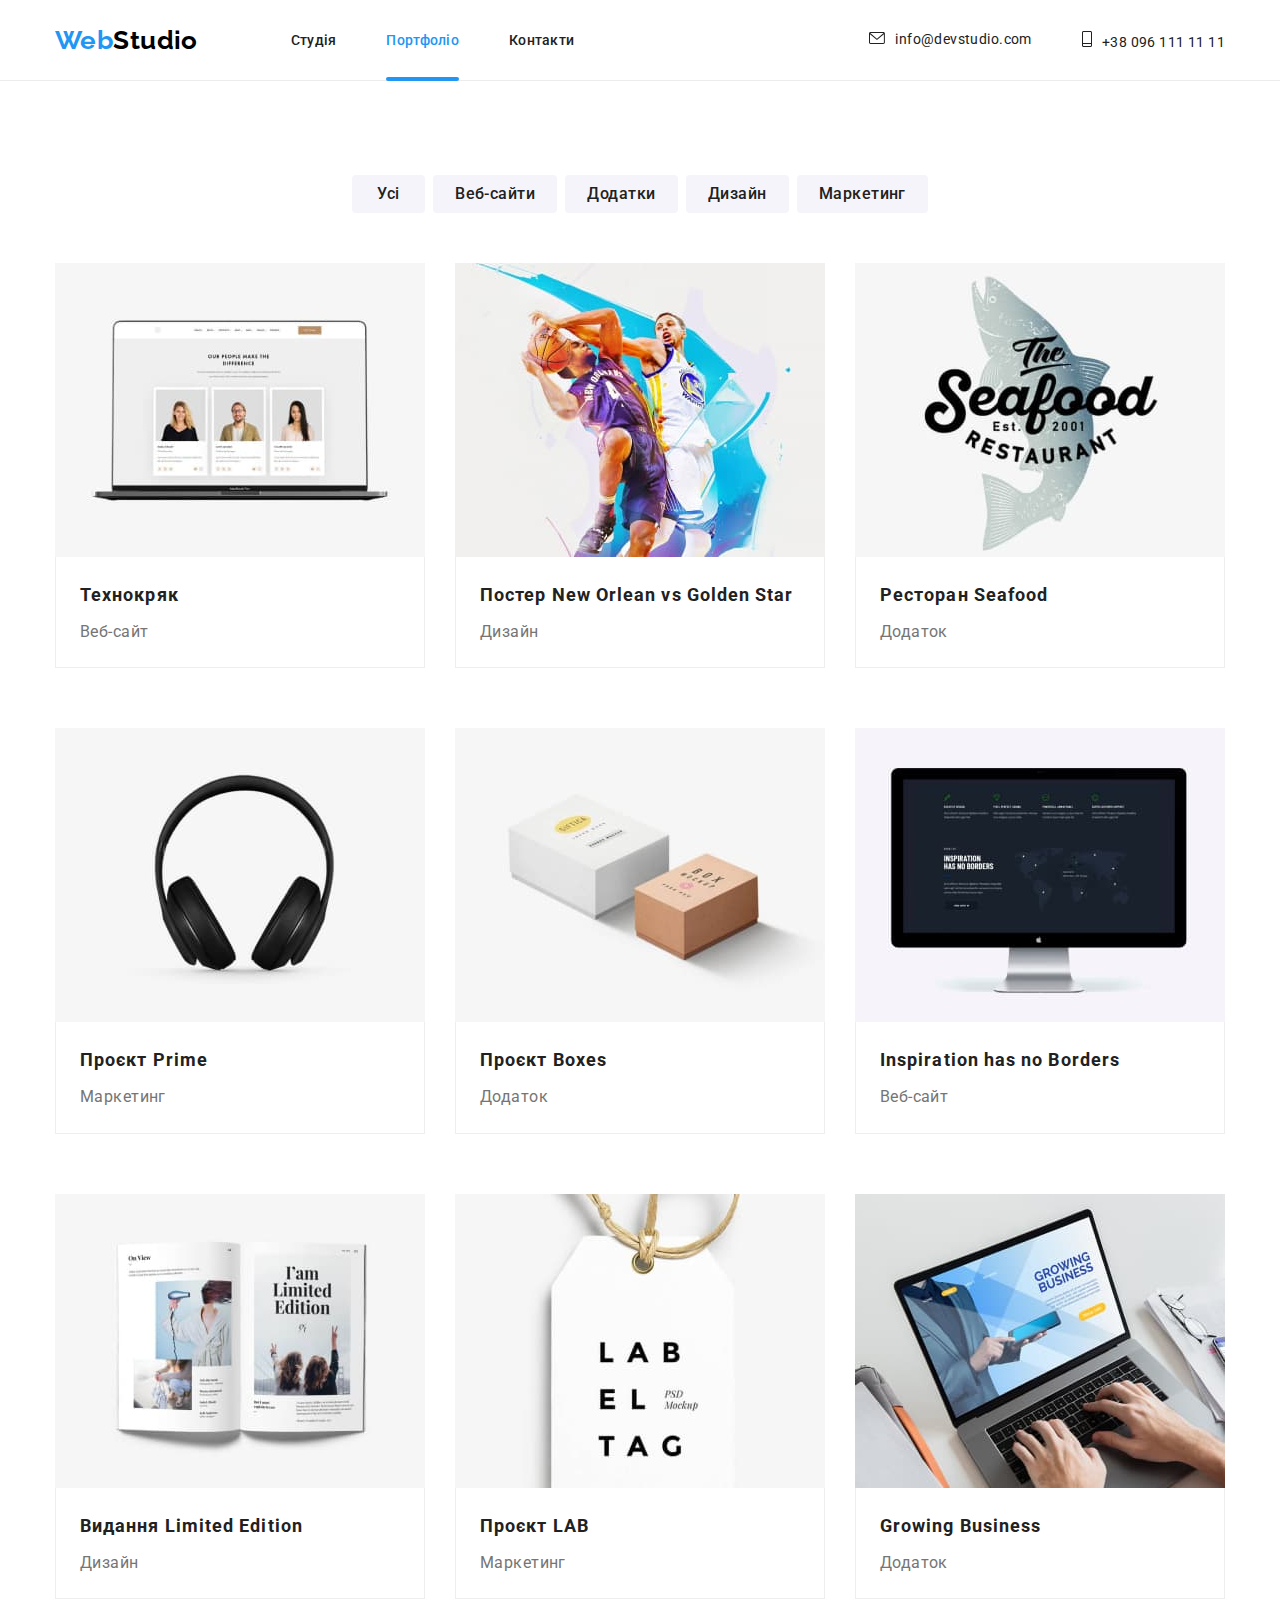
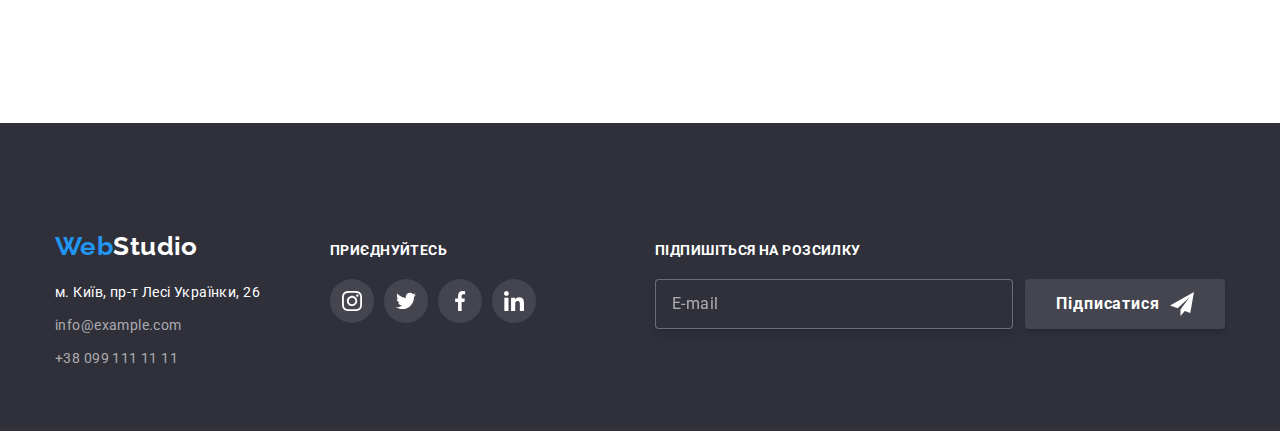
==== commit ba5644d1: "upload" ====
--- a/portfolio.html
+++ b/portfolio.html
@@ -18,7 +18,7 @@
 <body>
     <!--Header-->
     <header class="page-header">
-        <div class="container page-header-container">
+        <div class="container page-header__container">
         <nav class="page-header-nav">
             <a class="logo link" href="./index.html">Web<span class="accent">Studio</span></a>
             <ul class="nav-list list">
@@ -51,9 +51,9 @@
                     </svg>
                 </button>
                 <ul class="mobile-nav-list list">
-                    <li class="mobile-nav-list__item"><a class="link mobile-nav-list__link mobile-nav-list__link_current"
+                    <li class="mobile-nav-list__item"><a class="link mobile-nav-list__link"
                             href="/index.html">Студія</a></li>
-                    <li class="mobile-nav-list__item"><a class="link mobile-nav-list__link" href="/portfolio.html">Портфоліо</a>
+                    <li class="mobile-nav-list__item"><a class="link mobile-nav-list__link mobile-nav-list__link_current" href="/portfolio.html">Портфоліо</a>
                     </li>
                     <li class="mobile-nav-list__item"><a class="link mobile-nav-list__link" href="#">Контакти</a></li>
                 </ul>
@@ -93,7 +93,18 @@
                 <li class="projects-list__example">
                     <a class=" link projects-list__link" href="#" target="_blank">
                         <div class="projects-list__img_wrapper">
-                            <img src="./images/technoduck.jpg" alt="Технокряк веб-сайт" width="370">
+                            <picture>
+                                <source 
+                                srcset="./images/technoduck.jpg 1x, ./images/technoduck@2x.jpg 2x" 
+                                media="(min-width: 1200px)">
+                                <source 
+                                srcset="./images.tablet/technoduck-tab.jpg 1x, ./images.tablet/technoduck-tab@2x.jpg 2x"
+                                 media="(min-width: 768px)">
+                                <source
+                                 srcset="./images.mob/technoduckmob.jpg 1x, ./images.mob/technoduckmob@2x.jpg 2x"
+                                  media="(max-width: 767px)">
+                            <img src="./images.mob/technoduckmob.jpg" alt="Технокряк веб-сайт">
+                            </picture>
                             <p class="projects-list__img_overlay">Ресурс пропонує комплексні пропозиції з різним рівнем функціоналу та сервісів. Все це
                                 дозволить відвідувачу отримати
                                 вичерпні відомості про компанію чи приватну особу.</p>
@@ -107,7 +118,18 @@
                 <li class="projects-list__example">
                     <a class="link projects-list__link" href="#" target="_blank">
                         <div class="projects-list__img_wrapper">
-                        <img src="./images/basketball.jpg" alt="Постер" width="370">
+                            <picture>
+                                <source 
+                                srcset="./images/basketball.jpg 1x, ./images/basketball@2x.jpg 2x"
+                                media="(min-width: 1200px)">
+                                <source 
+                                srcset="./images.tablet/bask-tab.jpg 1x, ./images.tablet/bask-tab@2x.jpg 2x"
+                                media="(min-width: 768px)">
+                                <source 
+                                srcset="./images.mob/bask-mob.jpg 1x, ./images.mob/bask-mob@2x.jpg 2x" 
+                                media="(max-width: 767px)">
+                        <img src="./images.mob/bask-mob.jpg" alt="Постер">
+                        </picture>
                     <p class="projects-list__img_overlay">Ресурс пропонує комплексні пропозиції з різним рівнем функціоналу та сервісів. Все це
                         дозволить відвідувачу отримати
                         вичерпні відомості про компанію чи приватну особу.</p>
@@ -121,8 +143,15 @@
                 <li class="projects-list__example">
                     <a class="link projects-list__link" href="#" target="_blank">
                         <div class="projects-list__img_wrapper">
-                            <img src="./images/seafood.jpg" alt="Додаток ресторану"
-                            width="370">
+                            <picture>
+                                <source srcset="./images/seafood.jpg 1x, ./images/seafood@2x.jpg 2x" 
+                                media="(min-width: 1200px)">
+                                <source srcset="./images.tablet/seafood-tab.jpg 1x, ./images.tablet/seafood-tab@2x.jpg 2x" 
+                                media="(min-width: 768px)">
+                                <source srcset="./images.mob/seafood-mob.jpg 1x, ./images.mob/seafood-mob@2x.jpg 2x" 
+                                media="(max-width: 767px)">
+                            <img src="./images.mob/seafood-mob.jpg" alt="Додаток ресторану">
+                            </picture>
                             <p class="projects-list__img_overlay">Ресурс пропонує комплексні пропозиції з різним рівнем функціоналу та сервісів. Все це
                                 дозволить відвідувачу отримати
                                 вичерпні відомості про компанію чи приватну особу.</p>
@@ -136,8 +165,15 @@
                 <li class="projects-list__example">
                     <a class="link projects-list__link" href="#" target="_blank">
                         <div class="projects-list__img_wrapper">
-                            <img src="./images/prime.jpg" alt="Проєкт з маркетингу"
-                            width="370">
+                            <picture>
+                                <source srcset="./images/prime.jpg 1x, ./images/prime@2x.jpg 2x" 
+                                media="(min-width: 1200px)">
+                                <source srcset="./images.tablet/prime-tab.jpg 1x, ./images.tablet/prime-tab@2x.jpg 2x" 
+                                media="(min-width: 768px)">
+                                <source srcset="./images.mob/prime-mob.jpg 1x, ./images.mob/prime-mob@2x.jpg 2x" 
+                                media="(max-width: 767px)">
+                            <img src="./images.mob/prime-mob.jpg" alt="Проєкт з маркетингу">
+                            </picture>
                             <p class="projects-list__img_overlay">Ресурс пропонує комплексні пропозиції з різним рівнем функціоналу та сервісів. Все це
                                 дозволить відвідувачу отримати
                                 вичерпні відомості про компанію чи приватну особу.</p>
@@ -151,7 +187,15 @@
                 <li class="projects-list__example">
                     <a class="link projects-list__link" href="#" target="_blank">
                         <div class="projects-list__img_wrapper">
-                        <img src="./images/boxes.jpg" alt="Проєкт" width="370">
+                            <picture>
+                                <source srcset="./images/boxes.jpg 1x, ./images/boxes@2x.jpg 2x" 
+                                media="(min-width: 1200px)">
+                                <source srcset="./images.tablet/boxes-tab.jpg 1x, ./images.tablet/boxes-tab@2x.jpg 2x" 
+                                media="(min-width: 768px)">
+                                <source srcset="./images.mob/boxes-mob.jpg 1x, ./images.mob/boxes-mob@2x.jpg 2x" 
+                                media="(max-width: 767px)">
+                        <img src="./images.mob/boxes-mob.jpg" alt="Проєкт">
+                            </picture>
                         <p class="projects-list__img_overlay">Ресурс пропонує комплексні пропозиції з різним рівнем функціоналу та сервісів. Все це
                             дозволить відвідувачу отримати
                             вичерпні відомості про компанію чи приватну особу.</p>
@@ -165,7 +209,15 @@
                 <li class="projects-list__example">
                     <a class="link projects-list__link" href="#" target="_blank">
                         <div class="projects-list__img_wrapper">
-                        <img src="./images/inspiration.jpg" alt="Веб-сайт" width="370">
+                            <picture>
+                                <source srcset="./images/inspiration.jpg 1x, ./images/inspiration@2x.jpg 2x" 
+                                media="(min-width: 1200px)">
+                                <source srcset="./images.tablet/inspiration-tab.jpg 1x, ./images.tablet/inspiration-tab@2x.jpg 2x" 
+                                media="(min-width: 768px)">
+                                <source srcset="./images.mob/inspiration-mob.jpg 1x, ./images.mob/inspiration-mob@2x.jpg 2x" 
+                                media="(max-width: 767px)">
+                        <img src="./images.mob/inspiration-mob.jpg" alt="Веб-сайт">
+                            </picture>
                         <p class="projects-list__img_overlay">Ресурс пропонує комплексні пропозиції з різним рівнем функціоналу та сервісів. Все це
                             дозволить відвідувачу отримати
                             вичерпні відомості про компанію чи приватну особу.</p>
@@ -179,7 +231,15 @@
                 <li class="projects-list__example">
                     <a class="link projects-list__link" href="#" target="_blank">
                         <div class="projects-list__img_wrapper">
-                        <img src="./images/magazine.jpg" alt="Журнал" width="370">
+                            <picture>
+                                <source srcset="./images/magazine.jpg 1x, ./images/magazine@2x.jpg 2x" 
+                                media="(min-width: 1200px)">
+                                <source srcset="./images.tablet/magazine-tab.jpg 1x, ./images.tablet/magazine-tab@2x.jpg 2x"
+                                 media="(min-width: 768px)">
+                                <source srcset="./images.mob/magazine-mob.jpg 1x, ./images.mob/magazine-mob@2x.jpg 2x" 
+                                media="(max-width: 767px)">
+                        <img src="./images.mob/magazine-mob.jpg" alt="Журнал">
+                            </picture>
                         <p class="projects-list__img_overlay">Ресурс пропонує комплексні пропозиції з різним рівнем функціоналу та сервісів. Все це
                             дозволить відвідувачу отримати
                             вичерпні відомості про компанію чи приватну особу.</p>
@@ -193,8 +253,15 @@
                 <li class="projects-list__example">
                     <a class="link projects-list__link" href="#" target="_blank">
                         <div class="projects-list__img_wrapper">
-                        <img src="./images/label.jpg" alt="Проєкт з маркетингу"
-                            width="370">
+                            <picture>
+                                <source srcset="./images/label.jpg 1x, ./images/label@2x.jpg 2x" 
+                                media="(min-width: 1200px)">
+                                <source srcset="./images.tablet/tag-tab.jpg 1x, ./images.tablet/tag-tab@2x.jpg 2x" 
+                                media="(min-width: 768px)">
+                                <source srcset="./images.mob/tag-mob.jpg 1x, ./images.mob/tag-mob@2x.jpg 2x" 
+                                media="(max-width: 767px)">
+                        <img src="./images.mob//tag-mob.jpg" alt="Проєкт з маркетингу">
+                            </picture>
                             <p class="projects-list__img_overlay">Ресурс пропонує комплексні пропозиції з різним рівнем функціоналу та сервісів. Все це
                                 дозволить відвідувачу отримати
                                 вичерпні відомості про компанію чи приватну особу.</p>
@@ -208,8 +275,15 @@
                 <li class="projects-list__example">
                     <a class="link projects-list__link" href="#" target="_blank">
                         <div class="projects-list__img_wrapper">
-                        <img src="./images/growbusiness.jpg" alt="Додаток по бізнесу"
-                            width="370">
+                            <picture>
+                                <source srcset="./images/growbusiness.jpg 1x, ./images/growbusiness@2x.jpg 2x" 
+                                media="(min-width: 1200px)">
+                                <source srcset="./images.tablet/growbus-tab.jpg 1x, ./images.tablet/growbus-tab@2x.jpg 2x" 
+                                media="(min-width: 768px)">
+                                <source srcset="./images.mob/growbus-mob.jpg 1x, ./images.mob/growbus-mob@2x.jpg 2x" 
+                                media="(max-width: 767px)">
+                        <img src="./images.mob/growbus-mob.jpg" alt="Додаток по бізнесу">
+                            </picture>
                             <p class="projects-list__img_overlay">Ресурс пропонує комплексні пропозиції з різним рівнем функціоналу та сервісів. Все це
                                 дозволить відвідувачу отримати
                                 вичерпні відомості про компанію чи приватну особу.</p>
@@ -283,10 +357,9 @@
                                 <input type="text" class="form-footer-input" name="user_email"
                                     pattern="[A-Za-z0-9._%+-]+@[A-Za-z0-9.-]+\.[A-Za-z]{1,63}$" required placeholder="E-mail">
                             </span>
-                            <button type="submit" class="footer-btn-subscribe">Підписатися</button>
-                            <svg class="footer-btn-icon">
+                            <button type="submit" class="footer-btn-subscribe">Підписатися<svg class="footer-btn-icon">
                                 <use href="./images/icons.svg#icon-send"></use>
-                            </svg>
+                            </svg></button>
                     </label>
             </div>
             </form>
@@ -294,7 +367,7 @@
         </div>
     </footer>
     <script src="./js/mobile-menu.js"></script>
-    <!-- <script src="./js/modal.js"></script> -->
+  <script src="./js/modal.js"></script> 
 </body>
 
 </html>--- a/css/main.min.css
+++ b/css/main.min.css
@@ -1 +1 @@
-:root{--bgd-page-color: #F5F5F5;--bgd-light-color: #FFFFFF;--bgd-dark-color: #2F303A;--bgd-secondary-color: #F5F4FA;--border-line: #ECECEC;--second-border-line: #EEEEEE;--main-font-color: #212121;--secondary-font-color: #757575;--light-font-color: #fff;--light-secondary-font-color: rgba(255, 255, 255, 0.6);--accent-color: #2196F3;--logo-color: #000000;--icons: #AFB1B8;--bg-footer-icon: rgba(255, 255, 255, 0.1);--transition-dur-and-func: 250ms cubic-bezier(0.4, 0, 0.2, 1)}.visually-hidden{position:absolute;white-space:nowrap;width:1px;height:1px;overflow:hidden;border:0;padding:0;clip:rect(0 0 0 0);clip-path:inset(50%);margin:-1px}.company-list__link,.employee-social-item__link,.display-list__item_overlay,.features-list__box,.mobile-menu__close-btn,.modal-close-btn{display:flex;align-items:center;justify-content:center}body{background-color:var(--bgd-light-color);font-family:"Roboto","Raleway",sans-serif;font-size:14px;letter-spacing:.03em;color:var(--main-font-color)}h1,h2,h3,p{margin-top:0;margin-bottom:0}ul,ol{margin-top:0;margin-bottom:0;padding-left:0}img{display:block;max-width:100%;height:auto}button{display:block;margin:0 auto;cursor:pointer;border:none;border-radius:4px}.link{text-decoration:none;color:inherit}.list{padding-left:0;margin:0;list-style:none}.section{padding-top:60px;padding-bottom:60px}@media screen and (min-width: 1200px){.section{padding-top:94px;padding-bottom:94px}}.container{padding-left:15px;padding-right:15px}@media screen and (min-width: 480px){.container .container{width:480px;margin-left:auto;margin-right:auto}}@media screen and (min-width: 768px){.container .container{width:768px}}@media screen and (min-width: 1200px){.container .container{width:1200px}}.hero-button{background-color:var(--accent-color);padding:10px 24px;text-align:center;display:inline-block;font-weight:700;font-size:16px;line-height:1.875;color:var(--light-font-color);box-shadow:0px 4px 4px rgba(0,0,0,.15)}@media screen and (min-width: 1200px){.hero-button{padding:10px 32px}}.buttons-list{margin-bottom:50px;display:flex;justify-content:center;gap:8px}.buttons-list__name{padding:6px 22px;display:inline-block;text-align:center;font-family:inherit;min-width:73px;font-weight:500;font-size:16px;line-height:1.625;letter-spacing:.03em;color:var(--main-font-color);background-color:var(--bgd-secondary-color);transition:background-color var(--transition-dur-and-func),color var(--transition-dur-and-func),box-shadow var(--transition-dur-and-func)}.buttons-list__name:hover,.buttons-list__name:focus{background-color:var(--accent-color);color:var(--light-font-color);box-shadow:0px 3px 1px rgba(0,0,0,.1),0px 1px 2px rgba(0,0,0,.08),0px 2px 2px rgba(0,0,0,.12);border-radius:4px}.section-title{margin-bottom:50px;text-align:center;font-weight:700;font-size:36px;line-height:1.17;color:var(--main-font-color)}.logo{margin-right:93px;font-family:"Raleway",sans-serif;font-weight:700;font-size:26px;line-height:1.17;color:var(--accent-color);text-align:center}.accent{color:var(--logo-color)}.page-footer__logo{display:inline-block;margin-bottom:20px;font-family:"Raleway",sans-serif;font-weight:700;font-size:26px;line-height:1.17;color:var(--accent-color)}.accented{color:var(--light-font-color)}.backdrop{position:fixed;top:0;left:0;width:100%;height:100%;background-color:rgba(47,48,58,.4);z-index:100;transition:opacity var(--transition-dur-and-func),visibility var(--transition-dur-and-func)}.backdrop.is-hidden{visibility:hidden;opacity:0;pointer-events:none}.modal{position:absolute;top:50%;left:50%;padding:40px;transform:translate(-50%, -50%);width:450px;height:609px;background-color:var(--bgd-light-color);border-radius:4px}.modal:hover,.modal:focus{box-shadow:0px 1px 3px rgba(0,0,0,.12),0px 1px 1px rgba(0,0,0,.14),0px 2px 1px rgba(0,0,0,.2)}@media screen and (min-width: 1200px){.modal{width:528px;height:581px}}.modal-close-btn{position:absolute;background-color:rgba(0,0,0,0);top:8px;right:8px;width:30px;height:30px;border:1px solid rgba(0,0,0,.1);border-radius:50%;padding:0;transition:fill var(--transition-dur-and-func)}.modal-close-btn:hover,.modal-close-btn:focus{fill:var(--accent-color)}.modal-form-title{font-style:normal;font-weight:700;font-size:20px;line-height:1.5;text-align:center;color:var(--main-font-color);margin-bottom:12px}@media screen and (min-width: 1200px){.modal-form-title{line-height:1.15}}.modal-form-field{margin-bottom:10px}.modal-form-field-desc{display:block;font-weight:400;font-size:12px;line-height:1.16;letter-spacing:.01em;color:var(--secondary-font-color);margin-bottom:4px}.modal-form{display:flex;flex-direction:column}.modal-form-input{display:flex;width:100%;height:40px;border:1px solid rgba(33,33,33,.2);border-radius:4px;padding-left:42px;cursor:pointer;transition:border-color var(--transition-dur-and-func)}.modal-form-input:focus{outline:none;border-color:var(--accent-color)}.modal-icon{position:absolute;top:50%;left:13px;transform:translateY(-50%);width:18px;height:18px;transition:fill var(--transition-dur-and-func)}.modal-form-input:focus+.modal-icon{fill:var(--accent-color)}.modal-form-input-wrapper{position:relative;display:block}.modal-form-message{width:100%;height:120px;padding:12px 16px;border:1px solid rgba(33,33,33,.2);border-radius:4px;resize:none;transition:border-color var(--transition-dur-and-func)}.modal-form-message::placeholder{font-family:"Roboto";font-style:normal;font-weight:400;font-size:12px;line-height:1.16;letter-spacing:.01em;color:rgba(117,117,117,.5)}.modal-form-message:focus{outline:none;border-color:var(--accent-color)}.modal-form-own-checkbox{width:16px;height:15px;border:1px solid rgba(33,33,33,.2);border-radius:3px;margin-right:8px;transition:background-color var(--transition-dur-and-func)}.modal-form-check:checked+.modal-form-own-checkbox{background-color:var(--accent-color)}.modal-form-own-checkbox-icon{display:none;transition:fill var(--transition-dur-and-func)}.modal-form-check:checked+.modal-form-own-checkbox .modal-form-own-checkbox-icon{display:block;fill:var(--light-font-color)}.modal-form-check{appearance:none;position:absolute}.modal-form-check-field{display:flex;align-items:center;justify-content:left;margin-bottom:30px}@media screen and (min-width: 1200px){.modal-form-check-field{display:flex;align-items:center;justify-content:center}}.checkbox-frase{font-size:12px;line-height:1.16;color:var(--secondary-font-color)}@media screen and (min-width: 1200px){.checkbox-frase{font-size:14px;line-height:1.71}}.checkbox-terms{font-size:12px;line-height:1.16;color:var(--accent-color)}@media screen and (min-width: 1200px){.checkbox-terms{font-size:14px;line-height:1.71}}.modal-form-submit{min-width:200px;padding:10px 52px;background-color:var(--bgd-secondary-color);color:var(--main-font-color);box-shadow:0px 4px 4px rgba(0,0,0,.15);border-radius:4px;font-weight:700;font-size:16px;line-height:1.88;align-items:center;letter-spacing:.06em;cursor:pointer;transition:background-color var(--transition-dur-and-func),color var(--transition-dur-and-func)}.modal-form-submit:hover,.modal-form-submit:focus{background-color:var(--accent-color);color:var(--light-font-color)}.mobile-menu{position:fixed;z-index:100;top:0;left:0;width:100%;height:100%;background-color:var(--bgd-light-color);box-shadow:0px 4px 8px rgba(0,0,0,.04),0px 2px 4px rgba(0,0,0,.08),0px 1px 3px rgba(0,0,0,.16);opacity:0;visibility:hidden;pointer-events:none}.mobile-menu.is-open{opacity:1;visibility:visible;pointer-events:auto}.mobile-menu__container{position:relative;padding-left:40px;padding-top:10px}.mobile-menu__close-btn{line-height:0;position:absolute;top:10px;right:15px;width:40px;height:40px;border:none;background-color:rgba(0,0,0,0);padding:0;cursor:pointer;transition:fill var(--transition-dur-and-func)}.mobile-menu__close-btn:hover,.mobile-menu__close-btn:focus{fill:var(--accent-color)}.mobile-nav-list__item{margin-bottom:32px}.mobile-nav-list__item:first-child{margin-top:38px}.mobile-nav-list__item:last-child{margin-bottom:302px}.mobile-nav-list__link{font-weight:500;font-size:40px;line-height:1.18;letter-spacing:.02em;color:var(--main-font-color);transition:color var(--transition-dur-and-func)}.mobile-nav-list__link:hover,.mobile-nav-list__link:focus{color:var(--accent-color)}.mobile-nav-list__link_current{color:var(--accent-color)}.mobile-nav-contacts-list__item{margin-bottom:32px}.mobile-nav-contacts-list__item:last-child{margin-bottom:64px}.mobile-nav-contacts-list__link_tel{font-weight:500;font-size:34px;line-height:1.18;letter-spacing:.02em;color:var(--secondary-font-color);transition:color var(--transition-dur-and-func)}.mobile-nav-contacts-list__link_tel:hover,.mobile-nav-contacts-list__link_tel:focus{color:var(--accent-color)}.mobile-nav-contacts-list__link_mail{font-weight:500;font-size:24px;line-height:1.16;letter-spacing:.02em;color:var(--secondary-font-color);transition:color var(--transition-dur-and-func)}.mobile-nav-contacts-list__link_mail:hover,.mobile-nav-contacts-list__link_mail:focus{color:var(--accent-color)}.mobile-nav-social-list{display:flex}.mobile-nav-social-list__link{font-weight:500;font-size:18px;line-height:1.22;letter-spacing:.02em;color:var(--secondary-font-color);transition:color var(--transition-dur-and-func)}.mobile-nav-social-list__link:hover,.mobile-nav-social-list__link:focus{color:var(--accent-color)}.vl{border:1px solid rgba(33,33,33,.2);transform:rotate(90deg);margin-right:10px;margin-left:10px}.nav-list{display:none}.contact-nav-list{display:none}.open-mobile-btn{line-height:0;border:none;background-color:rgba(0,0,0,0);padding:0;margin:0}.open-mobile-btn__icon{width:40px;height:40px}.page-header{padding-top:16px;padding-bottom:16px;border-bottom:1px solid var(--border-line)}.page-header__container{display:flex;align-items:center;justify-content:space-between}@media screen and (min-width: 768px){.page-header{padding-top:25px;padding-bottom:25px}.nav-list{display:flex}.page-header-nav{display:flex;align-items:center}.page-header-nav .nav-list__item:not(:last-child){margin-right:50px}.nav-list__link{font-weight:500;line-height:1.14;letter-spacing:.02em;color:var(--main-font-color);padding-top:32px;padding-bottom:32px;position:relative;transition:color var(--transition-dur-and-func)}.nav-list__link:hover,.nav-list__link:focus{color:var(--accent-color)}.nav-list__link_current{font-weight:500;line-height:1.14;letter-spacing:.02em;color:var(--accent-color);padding-top:32px;padding-bottom:32px;position:relative;transition:color var(--transition-dur-and-func)}.nav-list__link_current::after{content:"";position:absolute;left:0;bottom:-1px;display:block;width:100%;height:4px;background-color:var(--accent-color);border-radius:2px}.open-mobile-btn{display:none}.contact-nav-list{display:block;margin-left:auto}.contact-nav-list__img{margin-right:8px;fill:currentColor}.contact-nav-list__link{font-weight:500;font-size:12px;line-height:1.16;letter-spacing:.02em;color:var(--secondary-font-color);transition:color var(--transition-dur-and-func),text-shadow var(--transition-dur-and-func)}.contact-nav-list__link:hover,.contact-nav-list__link:focus{color:var(--accent-color);text-shadow:0px 4px 4px rgba(0,0,0,.25)}.contact-nav-list__link:first-child{margin-bottom:10px}}@media screen and (min-width: 1200px){.contact-nav-list{display:flex}.contact-nav-list .contact-nav-list__item:not(:last-child){margin-right:50px}.contact-nav-list__img{margin-right:10px}.contact-nav-list__link{margin-left:auto;font-weight:500;font-size:14px;line-height:1.14}}.hero-container{text-align:center}.hero-section{background-color:var(--bgd-dark-color);background-image:linear-gradient(rgba(0, 0, 0, 0.2), rgba(47, 48, 58, 0.4)),url("/images.mob/hero-mob.jpg");background-size:cover;background-repeat:no-repeat;max-width:480px;height:400px;margin:0 auto;padding-top:118px;padding-bottom:118px}@media screen and (min-device-pixel-ratio: 2)and (max-width: 767px),screen and (min-resolution: 192dpi)and (max-width: 767px),screen and (min-resolution: 2dppx)and (max-width: 767px){.hero-section{background-image:url("/images.mob/hero-mob@2x.jpg")}}@media screen and (min-width: 768px){.hero-section{max-width:768px;background-image:linear-gradient(rgba(0, 0, 0, 0.2), rgba(47, 48, 58, 0.4)),url("/images.tablet/hero-tablet.jpg")}}@media screen and (min-device-pixel-ratio: 2)and (min-width: 768px),screen and (min-resolution: 192dpi)and (min-width: 768px),screen and (min-resolution: 2dppx)and (min-width: 768px){.hero-section{background-image:url("/images.tablet/hero-tablet@2x.jpg")}}@media screen and (min-width: 1200px){.hero-section{max-width:1600px;height:600px;padding-top:200px;padding-bottom:200px;background-image:linear-gradient(rgba(0, 0, 0, 0.2), rgba(47, 48, 58, 0.4)),url("/images/hero.jpg")}}@media screen and (min-device-pixel-ratio: 2)and (min-width: 1200px),screen and (min-resolution: 192dpi)and (min-width: 1200px),screen and (min-resolution: 2dppx)and (min-width: 1200px){.hero-section{background-image:url("/images/hero@2x.jpg")}}.hero-slogan{text-transform:uppercase;width:360px;margin:0 auto;margin-bottom:30px;font-weight:900;font-size:26px;line-height:1.62;letter-spacing:.06em;color:var(--light-font-color)}@media screen and (min-width: 1200px){.hero-slogan{width:696px;font-size:44px;line-height:1.36}}.features-list{display:block}@media screen and (min-width: 768px){.features-list{display:flex;flex-wrap:wrap}}@media screen and (min-width: 1200px){.features-list{flex-wrap:nowrap}}.features-list__box{width:450px;height:120px;background-color:var(--bgd-secondary-color);margin-bottom:30px}@media screen and (min-width: 768px){.features-list__box{width:354px}}@media screen and (min-width: 1200px){.features-list__box{width:270px}}@media screen and (max-width: 767px){.features-list__item:not(:last-child){margin-bottom:30px}}.features-list__name{text-transform:uppercase;margin-bottom:10px;font-weight:700;font-size:14px;line-height:1.1428571429;color:var(--main-font-color)}.features-list__description{font-weight:400;font-size:14px;line-height:1.7142857143;color:var(--secondary-font-color)}.display-section{padding-top:0}.display-list{display:flex;gap:30px}.display-list__item{flex-basis:calc((100% - 60px)/3);position:relative}.display-list__item_overlay{position:absolute;color:var(--light-font-color);background-color:rgba(47,48,58,.8);bottom:0;width:100%;height:70px;font-weight:700;line-height:1.14;text-transform:uppercase}.employees-section{background-color:var(--bgd-secondary-color)}.employees-list{display:flex;gap:30px}.employees-list__wrapper{background-color:var(--bgd-light-color);box-shadow:0px 1px 3px rgba(0,0,0,.12),0px 1px 1px rgba(0,0,0,.14),0px 2px 1px rgba(0,0,0,.2);border-radius:0px 0px 4px 4px;flex-basis:calc((100% - 90px)/4)}.employee{padding-top:30px;padding-bottom:30px;text-align:center}.employee__name{margin-bottom:10px;font-weight:500;font-size:16px;line-height:1.19;color:var(--main-font-color)}.employee__position{font-weight:400;font-size:16px;line-height:1.19;color:var(--secondary-font-color);margin-bottom:16px}.employee-social-list{display:flex;justify-content:center;column-gap:10px}.employee-social-item__icon{fill:currentColor;transition:fill var(--transition-dur-and-func)}.employee-social-item__link{width:44px;height:44px;border-radius:50%;color:var(--icons);background-color:var(--bgd-light-color);transition:background-color var(--transition-dur-and-func),color var(--light-font-color)}.employee-social-item__link:hover,.employee-social-item__link:focus{color:var(--light-font-color);background-color:var(--accent-color)}.company-list{display:flex;justify-content:center;column-gap:30px}.company-list__icon{fill:currentColor;transition:fill var(--transition-dur-and-func)}.company-list__link:hover .company-list__icon,.company-list__link:focus .company-list__icon{fill:var(--accent-color)}.company-list__link{width:170px;height:92px;color:var(--icons);border:1px solid var(--icons);border-radius:4px;transition:color var(--transition-dur-and-func),border var(--transition-dur-and-func)}.company-list__link:hover,.company-list__link:focus{color:var(--accent-color);border:1px solid var(--accent-color)}.projects-list{display:flex;flex-wrap:wrap;gap:30px}.projects-list__example{background-color:var(--bgd-light-color);transition:box-shadow var(--transition-dur-and-func)}.projects-list__link{text-decoration:none;color:inherit}.projects-list__link:hover,.projects-list__link:focus{display:block;box-shadow:0px 1px 1px rgba(0,0,0,.12),0px 4px 4px rgba(0,0,0,.06),1px 4px 6px rgba(0,0,0,.16)}.projects-list__img_wrapper{position:relative;overflow:hidden}.projects-list__img_overlay{position:absolute;background-color:rgba(33,150,243,.9);color:var(--light-font-color);font-size:18px;line-height:1.55;padding:63px 24px;top:0;left:0;width:100%;height:101%;overflow:auto;transform:translateY(100%);transition:transform var(--transition-dur-and-func)}.projects-list__link:hover .projects-list__img_overlay,.projects-list__link:focus .projects-list__img_overlay{transform:translateY(0%)}.projects-list__work{padding:20px 24px;border:1px solid var(--second-border-line);border-top:0}.projects-list__name{margin-bottom:4px;font-weight:700;font-size:18px;line-height:2;letter-spacing:.06em;color:var(--main-font-color)}.projects-list__type{font-weight:400;font-size:16px;line-height:1.88;color:var(--secondary-font-color)}.page-footer{background-color:var(--bgd-dark-color);padding-top:60px;padding-bottom:60px}.page-footer-container{display:flex;align-items:baseline}.footer-address__item:not(:last-child){margin-bottom:9px}.footer-address__place{font-family:"Roboto",sans-serif;font-style:normal;font-weight:400;line-height:1.71;color:var(--light-font-color)}.footer-address__contacts{font-family:inherit;font-style:normal;font-weight:400;line-height:1.71;color:var(--light-secondary-font-color);transition:color var(--transition-dur-and-func)}.footer-address__contacts:hover,.footer-address__contacts:focus{color:var(--accent-color)}.footer-join-container{margin-left:70px}.footer-join-title{font-family:"Roboto",sans-serif;font-weight:700;font-size:14px;line-height:1.14;letter-spacing:.03em;text-transform:uppercase;color:var(--light-font-color);margin-bottom:20px}.footer-icon{fill:var(--bgd-light-color)}.footer-icons-list{display:flex;justify-content:center;column-gap:10px}.footer-icons-list__link{display:flex;align-items:center;justify-content:center;width:44px;height:44px;border-radius:50%;background-color:var(--bg-footer-icon);transition:background-color var(--transition-dur-and-func)}.footer-icons-list__link:hover,.footer-icons-list__link:focus{background-color:var(--accent-color)}.form-footer-modal{display:flex;align-items:center}.footer-area-subscribe{margin-left:auto}.footer-subscribe-wrapper{position:relative;display:inline-flex;align-items:center}.form-footer-subscribe{font-weight:700;font-size:14px;line-height:1.14;text-transform:uppercase;color:var(--light-font-color);margin-bottom:20px}.footer-btn-subscribe{width:200px;height:50px;padding:10px 62px 10px 28px;background-color:var(--bg-footer-icon);color:var(--light-font-color);box-shadow:0px 4px 4px rgba(0,0,0,.15);border-radius:4px;font-weight:700;font-size:16px;line-height:1.88;align-items:center;letter-spacing:.06em;cursor:pointer;margin-left:12px;transition:background-color var(--transition-dur-and-func)}.footer-btn-subscribe:hover,.footer-btn-subscribe:focus{background-color:var(--accent-color)}.form-footer-wrapper{position:relative;display:flex;align-items:center}.form-footer-input{display:flex;padding-left:16px;width:358px;height:50px;border:1px solid rgba(255,255,255,.3);filter:drop-shadow(0px 4px 4px rgba(0, 0, 0, 0.15));border-radius:4px;color:rgba(255,255,255,.6);background-color:var(--bgd-dark-color)}.form-footer-input::placeholder{font-weight:400;font-size:16px;line-height:1.25;letter-spacing:.03em;color:rgba(255,255,255,.6)}.form-footer-input:focus{outline:none}.footer-btn-icon{width:24px;height:24px;fill:var(--bgd-light-color);position:absolute;top:50%;right:28px;transform:translateY(-50%);margin-left:10px}/*# sourceMappingURL=main.min.css.map */+:root{--bgd-page-color: #F5F5F5;--bgd-light-color: #FFFFFF;--bgd-dark-color: #2F303A;--bgd-secondary-color: #F5F4FA;--border-line: #ECECEC;--second-border-line: #EEEEEE;--main-font-color: #212121;--secondary-font-color: #757575;--light-font-color: #fff;--light-secondary-font-color: rgba(255, 255, 255, 0.6);--accent-color: #2196F3;--logo-color: #000000;--icons: #AFB1B8;--bg-footer-icon: rgba(255, 255, 255, 0.1);--transition-dur-and-func: 250ms cubic-bezier(0.4, 0, 0.2, 1)}.visually-hidden{position:absolute;white-space:nowrap;width:1px;height:1px;overflow:hidden;border:0;padding:0;clip:rect(0 0 0 0);clip-path:inset(50%);margin:-1px}.company-list__link,.employee-social-item__link,.features-list__box,.mobile-menu__close-btn,.modal-close-btn{display:flex;align-items:center;justify-content:center}body{background-color:var(--bgd-light-color);font-family:"Roboto","Raleway",sans-serif;font-size:14px;letter-spacing:.03em;color:var(--main-font-color)}h1,h2,h3,p{margin-top:0;margin-bottom:0}ul,ol{margin-top:0;margin-bottom:0;padding-left:0}img{display:block;max-width:100%;height:auto}button{display:block;margin:0 auto;cursor:pointer;border:none;border-radius:4px}.link{text-decoration:none;color:inherit}.list{padding-left:0;margin:0;list-style:none}.section{padding-top:60px;padding-bottom:60px}@media screen and (min-width: 1200px){.section{padding-top:94px;padding-bottom:94px}}.container{padding-left:15px;padding-right:15px}@media screen and (min-width: 480px){.container{width:480px;margin-left:auto;margin-right:auto}}@media screen and (min-width: 768px){.container{width:768px}}@media screen and (min-width: 1200px){.container{width:1200px}}.hero-button{background-color:var(--accent-color);padding:10px 24px;text-align:center;display:inline-block;font-weight:700;font-size:16px;line-height:1.875;color:var(--light-font-color);box-shadow:0px 4px 4px rgba(0,0,0,.15)}@media screen and (min-width: 1200px){.hero-button{padding:10px 32px}}.buttons-list{margin-bottom:40px;display:inline-flex;flex-wrap:wrap;gap:8px}@media screen and (min-width: 768px){.buttons-list{margin-bottom:30px;display:flex;justify-content:center}}@media screen and (min-width: 1200px){.buttons-list{margin-bottom:50px}}.buttons-list__name{padding:6px 22px;display:inline-block;text-align:center;font-family:inherit;min-width:73px;font-weight:500;font-size:16px;line-height:1.625;letter-spacing:.03em;color:var(--main-font-color);background-color:var(--bgd-secondary-color);transition:background-color var(--transition-dur-and-func),color var(--transition-dur-and-func),box-shadow var(--transition-dur-and-func)}.buttons-list__name:hover,.buttons-list__name:focus{background-color:var(--accent-color);color:var(--light-font-color);box-shadow:0px 3px 1px rgba(0,0,0,.1),0px 1px 2px rgba(0,0,0,.08),0px 2px 2px rgba(0,0,0,.12);border-radius:4px}.section-title{margin-bottom:30px;text-align:center;font-weight:700;font-size:28px;line-height:1.17;color:var(--main-font-color)}@media screen and (min-width: 1200px){.section-title{margin-bottom:50px;font-size:36px}}.logo{margin-right:93px;font-family:"Raleway",sans-serif;font-weight:700;font-size:26px;line-height:1.17;color:var(--accent-color);text-align:center}.accent{color:var(--logo-color)}.page-footer__logo{display:inline-block;margin-bottom:20px;font-family:"Raleway",sans-serif;font-weight:700;font-size:26px;line-height:1.17;color:var(--accent-color)}.accented{color:var(--light-font-color)}.backdrop{position:fixed;top:0;left:0;width:100%;height:100%;background-color:rgba(47,48,58,.4);z-index:100;transition:opacity var(--transition-dur-and-func),visibility var(--transition-dur-and-func)}.backdrop.is-hidden{visibility:hidden;opacity:0;pointer-events:none}.modal{position:absolute;top:50%;left:50%;padding:40px;transform:translate(-50%, -50%);width:450px;height:609px;background-color:var(--bgd-light-color);border-radius:4px}.modal:hover,.modal:focus{box-shadow:0px 1px 3px rgba(0,0,0,.12),0px 1px 1px rgba(0,0,0,.14),0px 2px 1px rgba(0,0,0,.2)}@media screen and (min-width: 1200px){.modal{width:528px;height:581px}}.modal-close-btn{position:absolute;background-color:rgba(0,0,0,0);top:8px;right:8px;width:30px;height:30px;border:1px solid rgba(0,0,0,.1);border-radius:50%;padding:0;transition:fill var(--transition-dur-and-func)}.modal-close-btn:hover,.modal-close-btn:focus{fill:var(--accent-color)}.modal-form-title{font-style:normal;font-weight:700;font-size:20px;line-height:1.5;text-align:center;color:var(--main-font-color);margin-bottom:12px}@media screen and (min-width: 1200px){.modal-form-title{line-height:1.15}}.modal-form-field{margin-bottom:10px}.modal-form-field-desc{display:block;font-weight:400;font-size:12px;line-height:1.16;letter-spacing:.01em;color:var(--secondary-font-color);margin-bottom:4px}.modal-form{display:flex;flex-direction:column}.modal-form-input{display:flex;width:100%;height:40px;border:1px solid rgba(33,33,33,.2);border-radius:4px;padding-left:42px;cursor:pointer;transition:border-color var(--transition-dur-and-func)}.modal-form-input:focus{outline:none;border-color:var(--accent-color)}.modal-icon{position:absolute;top:50%;left:13px;transform:translateY(-50%);width:18px;height:18px;transition:fill var(--transition-dur-and-func)}.modal-form-input:focus+.modal-icon{fill:var(--accent-color)}.modal-form-input-wrapper{position:relative;display:block}.modal-form-message{width:100%;height:120px;padding:12px 16px;border:1px solid rgba(33,33,33,.2);border-radius:4px;resize:none;transition:border-color var(--transition-dur-and-func)}.modal-form-message::placeholder{font-family:"Roboto";font-style:normal;font-weight:400;font-size:12px;line-height:1.16;letter-spacing:.01em;color:rgba(117,117,117,.5)}.modal-form-message:focus{outline:none;border-color:var(--accent-color)}.modal-form-own-checkbox{width:16px;height:15px;border:1px solid rgba(33,33,33,.2);border-radius:3px;margin-right:8px;transition:background-color var(--transition-dur-and-func)}.modal-form-check:checked+.modal-form-own-checkbox{background-color:var(--accent-color)}.modal-form-own-checkbox-icon{display:none;transition:fill var(--transition-dur-and-func)}.modal-form-check:checked+.modal-form-own-checkbox .modal-form-own-checkbox-icon{display:block;fill:var(--light-font-color)}.modal-form-check{appearance:none;position:absolute}.modal-form-check-field{display:flex;align-items:center;justify-content:left;margin-bottom:30px}@media screen and (min-width: 1200px){.modal-form-check-field{display:flex;align-items:center;justify-content:center}}.checkbox-frase{font-size:12px;line-height:1.16;color:var(--secondary-font-color)}@media screen and (min-width: 1200px){.checkbox-frase{font-size:14px;line-height:1.71}}.checkbox-terms{font-size:12px;line-height:1.16;color:var(--accent-color)}@media screen and (min-width: 1200px){.checkbox-terms{font-size:14px;line-height:1.71}}.modal-form-submit{min-width:200px;padding:10px 52px;background-color:var(--bgd-secondary-color);color:var(--main-font-color);box-shadow:0px 4px 4px rgba(0,0,0,.15);border-radius:4px;font-weight:700;font-size:16px;line-height:1.88;align-items:center;letter-spacing:.06em;cursor:pointer;transition:background-color var(--transition-dur-and-func),color var(--transition-dur-and-func)}.modal-form-submit:hover,.modal-form-submit:focus{background-color:var(--accent-color);color:var(--light-font-color)}.mobile-menu{position:fixed;z-index:100;top:0;left:0;width:100%;height:100%;background-color:var(--bgd-light-color);box-shadow:0px 4px 8px rgba(0,0,0,.04),0px 2px 4px rgba(0,0,0,.08),0px 1px 3px rgba(0,0,0,.16);opacity:0;visibility:hidden;pointer-events:none}.mobile-menu.is-open{opacity:1;visibility:visible;pointer-events:auto}.mobile-menu__container{position:relative;padding-left:40px;padding-top:10px}.mobile-menu__close-btn{line-height:0;position:absolute;top:10px;right:15px;width:40px;height:40px;border:none;background-color:rgba(0,0,0,0);padding:0;cursor:pointer;transition:fill var(--transition-dur-and-func)}.mobile-menu__close-btn:hover,.mobile-menu__close-btn:focus{fill:var(--accent-color)}.mobile-nav-list__item{margin-bottom:32px}.mobile-nav-list__item:first-child{margin-top:38px}.mobile-nav-list__item:last-child{margin-bottom:302px}.mobile-nav-list__link{font-weight:500;font-size:40px;line-height:1.18;letter-spacing:.02em;color:var(--main-font-color);transition:color var(--transition-dur-and-func)}.mobile-nav-list__link:hover,.mobile-nav-list__link:focus{color:var(--accent-color)}.mobile-nav-list__link_current{color:var(--accent-color)}.mobile-nav-contacts-list__item{margin-bottom:32px}.mobile-nav-contacts-list__item:last-child{margin-bottom:64px}.mobile-nav-contacts-list__link_tel{font-weight:500;font-size:34px;line-height:1.18;letter-spacing:.02em;color:var(--secondary-font-color);transition:color var(--transition-dur-and-func)}.mobile-nav-contacts-list__link_tel:hover,.mobile-nav-contacts-list__link_tel:focus{color:var(--accent-color)}.mobile-nav-contacts-list__link_mail{font-weight:500;font-size:24px;line-height:1.16;letter-spacing:.02em;color:var(--secondary-font-color);transition:color var(--transition-dur-and-func)}.mobile-nav-contacts-list__link_mail:hover,.mobile-nav-contacts-list__link_mail:focus{color:var(--accent-color)}.mobile-nav-social-list{display:flex}.mobile-nav-social-list__link{font-weight:500;font-size:18px;line-height:1.22;letter-spacing:.02em;color:var(--secondary-font-color);transition:color var(--transition-dur-and-func)}.mobile-nav-social-list__link:hover,.mobile-nav-social-list__link:focus{color:var(--accent-color)}.vl{border:1px solid rgba(33,33,33,.2);transform:rotate(90deg);margin-right:10px;margin-left:10px}.nav-list{display:none}.contact-nav-list{display:none}.open-mobile-btn{line-height:0;border:none;background-color:rgba(0,0,0,0);padding:0;margin:0}.open-mobile-btn__icon{width:40px;height:40px}.page-header{padding-top:16px;padding-bottom:16px;border-bottom:1px solid var(--border-line)}.page-header__container{display:flex;align-items:center;justify-content:space-between}@media screen and (min-width: 768px){.page-header{padding-top:25px;padding-bottom:25px}.nav-list{display:flex}.page-header-nav{display:flex;align-items:center}.page-header-nav .nav-list__item:not(:last-child){margin-right:50px}.nav-list__link{font-weight:500;line-height:1.14;letter-spacing:.02em;color:var(--main-font-color);padding-top:32px;padding-bottom:32px;position:relative;transition:color var(--transition-dur-and-func)}.nav-list__link:hover,.nav-list__link:focus{color:var(--accent-color)}.nav-list__link_current{font-weight:500;line-height:1.14;letter-spacing:.02em;color:var(--accent-color);padding-top:32px;padding-bottom:32px;position:relative;transition:color var(--transition-dur-and-func)}.nav-list__link_current::after{content:"";position:absolute;left:0;bottom:-1px;display:block;width:100%;height:4px;background-color:var(--accent-color);border-radius:2px}.open-mobile-btn{display:none}.contact-nav-list{display:block;margin-left:auto}.contact-nav-list__img{margin-right:8px;fill:currentColor}.contact-nav-list__link{font-weight:500;font-size:12px;line-height:1.16;letter-spacing:.02em;color:var(--secondary-font-color);transition:color var(--transition-dur-and-func),text-shadow var(--transition-dur-and-func)}.contact-nav-list__link:hover,.contact-nav-list__link:focus{color:var(--accent-color);text-shadow:0px 4px 4px rgba(0,0,0,.25)}.contact-nav-list__link:first-child{margin-bottom:10px}}@media screen and (min-width: 1200px){.contact-nav-list{display:flex}.contact-nav-list .contact-nav-list__item:not(:last-child){margin-right:50px}.contact-nav-list__img{margin-right:10px}.contact-nav-list__link{margin-left:auto;font-weight:500;font-size:14px;line-height:1.14}}.hero-container{text-align:center}.hero-section{background-color:var(--bgd-dark-color);background-image:linear-gradient(rgba(0, 0, 0, 0.2), rgba(47, 48, 58, 0.4)),url("/images.mob/hero-mob.jpg");background-size:cover;background-repeat:no-repeat;max-width:480px;height:400px;margin:0 auto;padding-top:118px;padding-bottom:118px}@media screen and (min-device-pixel-ratio: 2)and (max-width: 767px),screen and (min-resolution: 192dpi)and (max-width: 767px),screen and (min-resolution: 2dppx)and (max-width: 767px){.hero-section{background-image:url("/images.mob/hero-mob@2x.jpg")}}@media screen and (min-width: 768px){.hero-section{max-width:768px;background-image:linear-gradient(rgba(0, 0, 0, 0.2), rgba(47, 48, 58, 0.4)),url("/images.tablet/hero-tablet.jpg")}}@media screen and (min-device-pixel-ratio: 2)and (min-width: 768px),screen and (min-resolution: 192dpi)and (min-width: 768px),screen and (min-resolution: 2dppx)and (min-width: 768px){.hero-section{background-image:url("/images.tablet/hero-tablet@2x.jpg")}}@media screen and (min-width: 1200px){.hero-section{max-width:1600px;height:600px;padding-top:200px;padding-bottom:200px;background-image:linear-gradient(rgba(0, 0, 0, 0.2), rgba(47, 48, 58, 0.4)),url("/images/hero.jpg")}}@media screen and (min-device-pixel-ratio: 2)and (min-width: 1200px),screen and (min-resolution: 192dpi)and (min-width: 1200px),screen and (min-resolution: 2dppx)and (min-width: 1200px){.hero-section{background-image:url("/images/hero@2x.jpg")}}.hero-slogan{text-transform:uppercase;width:360px;margin:0 auto;margin-bottom:30px;font-weight:900;font-size:26px;line-height:1.62;letter-spacing:.06em;color:var(--light-font-color)}@media screen and (min-width: 1200px){.hero-slogan{width:696px;font-size:44px;line-height:1.36}}.features-list{display:block;gap:30px}@media screen and (min-width: 768px){.features-list{display:flex;flex-wrap:wrap}}@media screen and (min-width: 1200px){.features-list{flex-wrap:nowrap}}.features-list__box{width:450px;height:120px;background-color:var(--bgd-secondary-color);margin-bottom:30px}@media screen and (min-width: 768px){.features-list__box{width:354px}}@media screen and (min-width: 1200px){.features-list__box{width:270px}}.features-list__item{flex-basis:calc((100% - 90px)/4)}.features-list__name{text-transform:uppercase;text-align:center;max-width:450px;margin-bottom:10px;font-weight:700;font-size:14px;line-height:1.1428571429;color:var(--main-font-color)}@media screen and (min-width: 768px){.features-list__name{max-width:354px;text-align:left}}.features-list__description{max-width:450px;font-weight:400;font-size:14px;line-height:1.7142857143;color:var(--secondary-font-color);margin-bottom:30px}@media screen and (min-width: 768px){.features-list__description{max-width:354px;margin-bottom:auto}}.display-section{display:none}@media screen and (min-width: 1200px){.display-section{display:flex;padding-top:0}}@media screen and (min-width: 1200px){.display-list{display:flex;align-items:center;justify-content:center;gap:30px}.display-list__item{flex-basis:calc((100% - 60px)/3);position:relative}.display-list__item_overlay{position:absolute;display:flex;align-items:center;justify-content:center;color:var(--light-font-color);background-color:rgba(47,48,58,.8);bottom:0;width:100%;height:70px;font-weight:700;line-height:1.14;text-transform:uppercase}}.employees-section{background-color:var(--bgd-secondary-color)}.employees-list{display:block;gap:30px}@media screen and (min-width: 768px){.employees-list{display:flex;flex-wrap:wrap}}@media screen and (min-width: 1200px){.employees-list{flex-wrap:nowrap}}.employees-list__wrapper{background-color:var(--bgd-light-color);box-shadow:0px 1px 3px rgba(0,0,0,.12),0px 1px 1px rgba(0,0,0,.14),0px 2px 1px rgba(0,0,0,.2);border-radius:0px 0px 4px 4px;width:450px;margin-bottom:30px}@media screen and (min-width: 768px){.employees-list__wrapper{flex-direction:column;width:calc((100% - 30px)/2)}}@media screen and (min-width: 1200px){.employees-list__wrapper{width:calc((100% - 90px)/4)}}.employee{padding-top:30px;padding-bottom:24px;width:450px;text-align:center}@media screen and (min-width: 768px){.employee{width:354px}}@media screen and (min-width: 1200px){.employee{width:270px;padding-bottom:30px}}.employee__name{margin-bottom:10px;font-weight:500;font-size:16px;line-height:1.19;color:var(--main-font-color)}.employee__position{font-weight:400;font-size:16px;line-height:1.19;color:var(--secondary-font-color);margin-bottom:16px}.employee-social-list{display:flex;justify-content:center;column-gap:10px}.employee-social-item__icon{fill:currentColor;transition:fill var(--transition-dur-and-func)}.employee-social-item__link{width:44px;height:44px;border-radius:50%;color:var(--icons);background-color:var(--bgd-light-color);transition:background-color var(--transition-dur-and-func),color var(--light-font-color)}.employee-social-item__link:hover,.employee-social-item__link:focus{color:var(--light-font-color);background-color:var(--accent-color)}.company-list{display:flex;flex-wrap:wrap;align-items:center;justify-content:center;gap:30px}@media screen and (min-width: 1200px){.company-list{flex-wrap:nowrap}}.company-list__icon{fill:currentColor;transition:fill var(--transition-dur-and-func)}.company-list__link:hover .company-list__icon,.company-list__link:focus .company-list__icon{fill:var(--accent-color)}.company-list__link{width:210px;height:92px;color:var(--icons);border:1px solid var(--icons);border-radius:4px;transition:color var(--transition-dur-and-func),border var(--transition-dur-and-func)}.company-list__link:hover,.company-list__link:focus{color:var(--accent-color);border:1px solid var(--accent-color)}@media screen and (min-width: 768px){.company-list__link{width:226px}}@media screen and (min-width: 1200px){.company-list__link{width:170px}}.projects-list{display:block;gap:30px}@media screen and (min-width: 768px){.projects-list{display:flex;flex-wrap:wrap}}.projects-list__example{background-color:var(--bgd-light-color);transition:box-shadow var(--transition-dur-and-func);margin-bottom:30px}@media screen and (min-width: 768px){.projects-list__example{flex-direction:column;width:calc((100% - 30px)/2)}}@media screen and (min-width: 1200px){.projects-list__example{width:calc((100% - 60px)/3)}}.projects-list__link{display:flex;flex-direction:column;text-decoration:none;color:inherit;height:100%}.projects-list__link:hover,.projects-list__link:focus{display:block;box-shadow:0px 1px 1px rgba(0,0,0,.12),0px 4px 4px rgba(0,0,0,.06),1px 4px 6px rgba(0,0,0,.16)}.projects-list__img_wrapper{position:relative;overflow:hidden}.projects-list__img_overlay{position:absolute;background-color:rgba(33,150,243,.9);color:var(--light-font-color);font-size:18px;line-height:1.55;padding:63px 24px;top:0;left:0;width:100%;height:101%;overflow:auto;transform:translateY(100%);transition:transform var(--transition-dur-and-func)}.projects-list__link:hover .projects-list__img_overlay,.projects-list__link:focus .projects-list__img_overlay{transform:translateY(0%)}.projects-list__work{padding:20px 24px;border:1px solid var(--second-border-line);border-top:0;width:450px;flex-grow:1}@media screen and (min-width: 768px){.projects-list__work{width:354px}}@media screen and (min-width: 1200px){.projects-list__work{width:370px}}.projects-list__name{margin-bottom:4px;font-weight:700;font-size:18px;line-height:2;letter-spacing:.06em;color:var(--main-font-color)}.projects-list__type{font-weight:400;font-size:16px;line-height:1.88;color:var(--secondary-font-color)}.page-footer{background-color:var(--bgd-dark-color);padding-top:60px;padding-bottom:60px}@media screen and (max-width: 767px){.page-footer{text-align:center}}.page-footer-container{display:block}@media screen and (min-width: 768px){.page-footer-container{display:flex;flex-wrap:wrap;flex-direction:row;justify-content:space-around;align-items:flex-start;text-align:center}}@media screen and (min-width: 1200px){.page-footer-container{align-items:baseline;text-align:left}}.footer-address__item:not(:last-child){margin-bottom:9px}.footer-address__place{font-family:"Roboto",sans-serif;font-style:normal;font-weight:400;line-height:1.71;color:var(--light-font-color)}.footer-address__contacts{font-family:inherit;font-style:normal;font-weight:400;line-height:1.71;color:var(--light-secondary-font-color);transition:color var(--transition-dur-and-func)}.footer-address__contacts:hover,.footer-address__contacts:focus{color:var(--accent-color)}.footer-join-container{margin-top:60px}@media screen and (min-width: 768px){.footer-join-container{margin-top:0}}@media screen and (min-width: 1200px){.footer-join-container{margin-left:70px}}.footer-join-title{font-family:"Roboto",sans-serif;font-weight:700;font-size:14px;line-height:1.14;letter-spacing:.03em;text-transform:uppercase;color:var(--light-font-color);margin-bottom:20px}.footer-icon{fill:var(--bgd-light-color)}.footer-icons-list{display:flex;justify-content:center;column-gap:10px}.footer-icons-list__link{display:flex;align-items:center;justify-content:center;width:44px;height:44px;border-radius:50%;background-color:var(--bg-footer-icon);transition:background-color var(--transition-dur-and-func)}.footer-icons-list__link:hover,.footer-icons-list__link:focus{background-color:var(--accent-color)}.form-footer-modal{display:flex;align-items:center}.footer-area-subscribe{margin-top:60px}@media screen and (min-width: 1200px){.footer-area-subscribe{margin-left:auto}}.footer-subscribe-wrapper{display:block}@media screen and (min-width: 1200px){.footer-subscribe-wrapper{display:flex}}.form-footer-subscribe{font-weight:700;font-size:14px;line-height:1.14;text-transform:uppercase;color:var(--light-font-color);margin-bottom:20px}.footer-btn-subscribe{display:flex;justify-content:center;align-items:center;min-width:200px;height:50px;margin-top:20px;background-color:var(--bg-footer-icon);color:var(--light-font-color);box-shadow:0px 4px 4px rgba(0,0,0,.15);border-radius:4px;font-weight:700;font-size:16px;line-height:1.88;align-items:center;letter-spacing:.06em;cursor:pointer;transition:background-color var(--transition-dur-and-func)}.footer-btn-subscribe:hover,.footer-btn-subscribe:focus{background-color:var(--accent-color)}@media screen and (min-width: 1200px){.footer-btn-subscribe{margin-top:0;margin-left:12px}}.form-footer-wrapper{display:flex}.form-footer-input{display:flex;padding-left:16px;width:358px;height:50px;border:1px solid rgba(255,255,255,.3);filter:drop-shadow(0px 4px 4px rgba(0, 0, 0, 0.15));border-radius:4px;color:rgba(255,255,255,.6);background-color:var(--bgd-dark-color)}.form-footer-input::placeholder{font-weight:400;font-size:16px;line-height:1.25;letter-spacing:.03em;color:rgba(255,255,255,.6)}.form-footer-input:focus{outline:none}@media screen and (max-width: 1199px){.form-footer-input{width:450px}}.footer-btn-icon{width:24px;height:24px;fill:var(--bgd-light-color);margin-left:10px}/*# sourceMappingURL=main.min.css.map */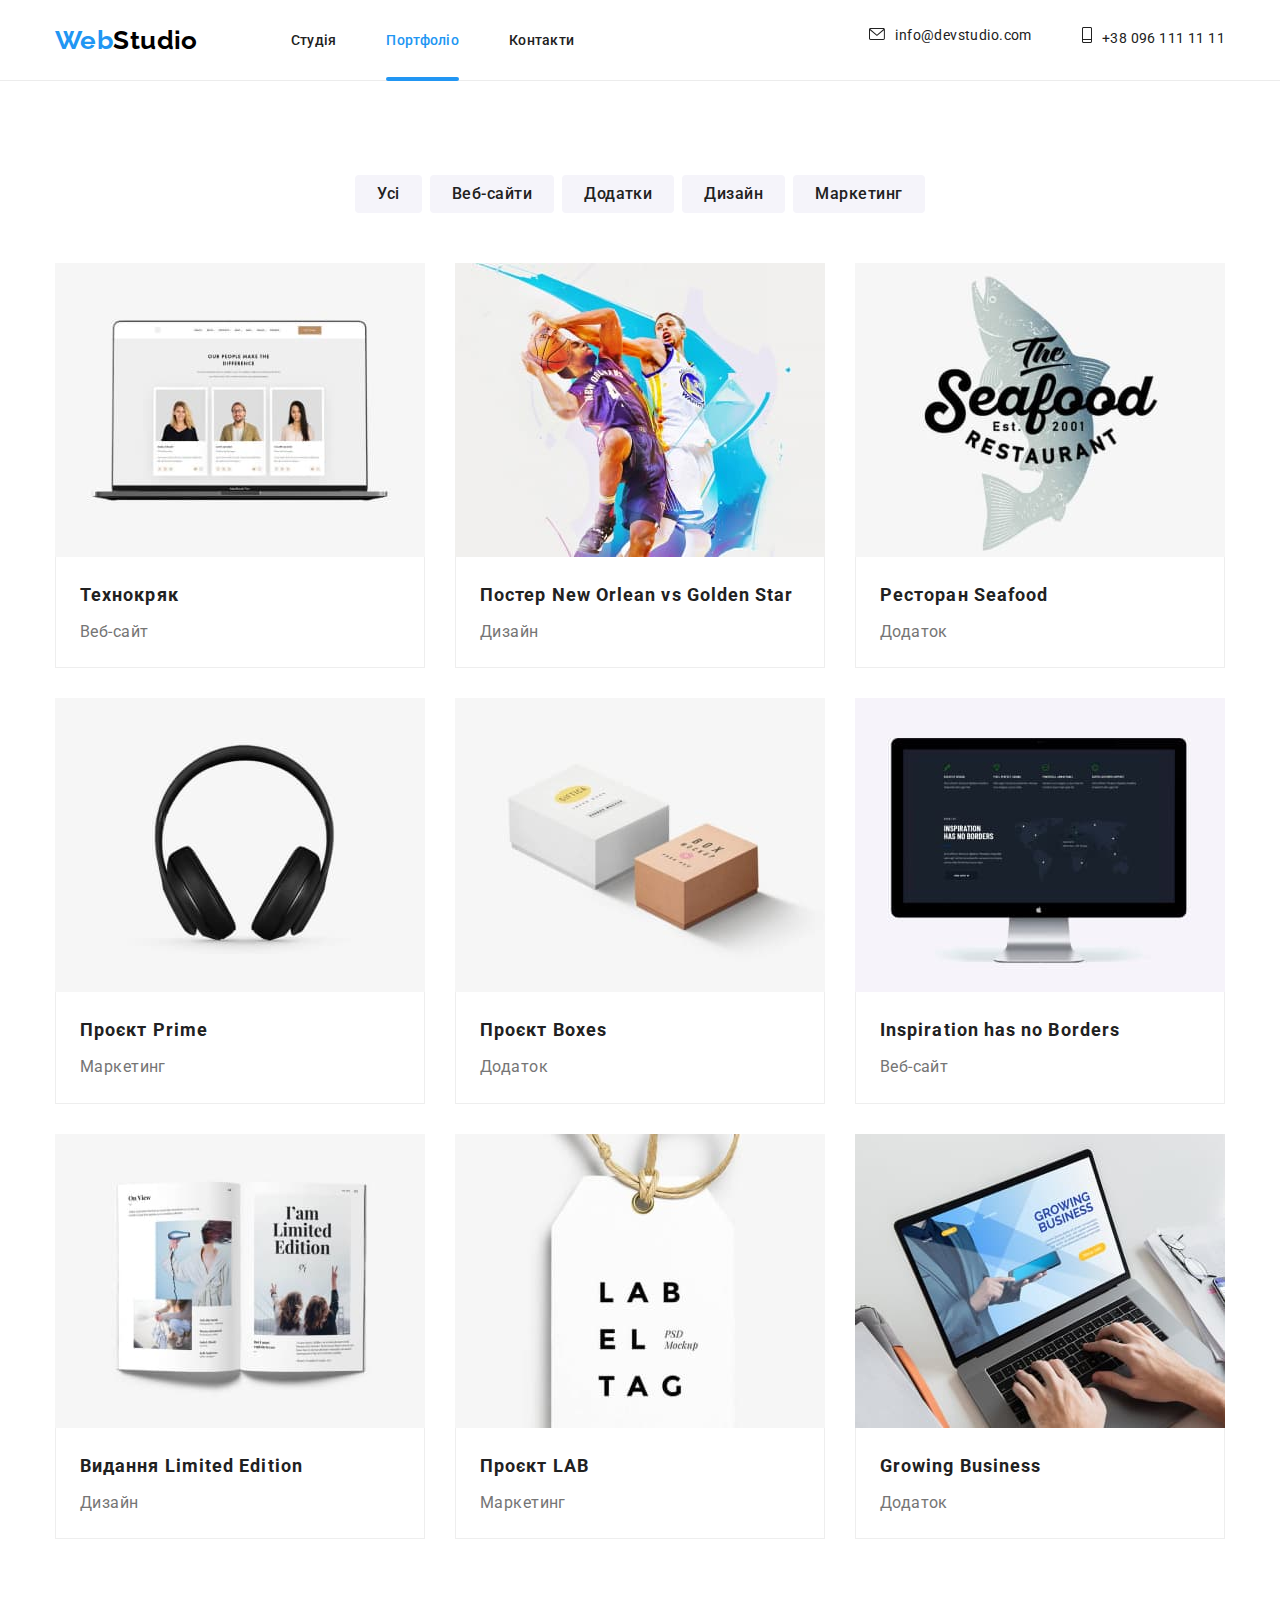
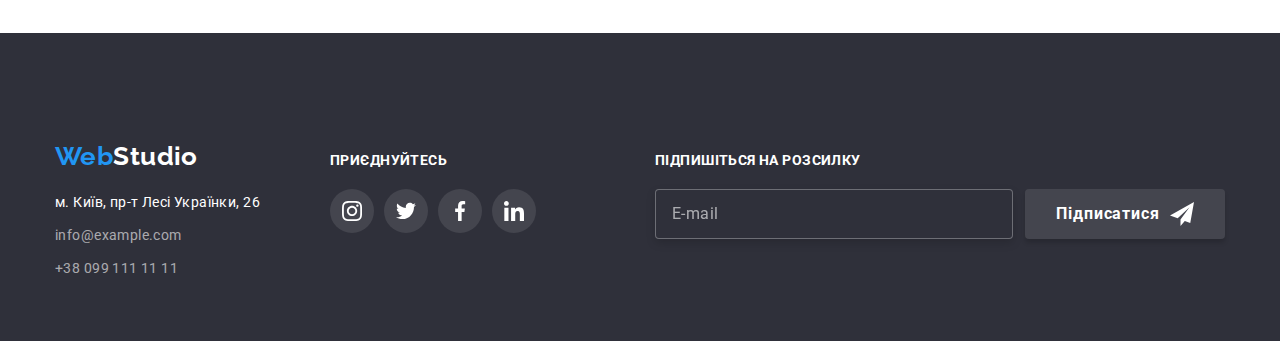
==== commit b4c6e06b: "upload" ====
--- a/portfolio.html
+++ b/portfolio.html
@@ -320,28 +320,28 @@
                 <ul class="footer-icons-list list">
                     <li class="footer-icons-list_items">
                         <a class="footer-icons-list__link" href="">
-                            <svg lang="en" aria-label="instgram icon" class="footer-icon" width="20" height="20">
+                            <svg lang="en" aria-label="instgram icon" class="footer-icon">
                                 <use href="./images/icons.svg#icon-instagram"></use>
                             </svg>
                         </a>
                     </li>
                     <li class="footer-icons-list_items">
                         <a class="footer-icons-list__link" href="">
-                            <svg lang="en" aria-label="twitter icon" class="footer-icon" width="20" height="20">
+                            <svg lang="en" aria-label="twitter icon" class="footer-icon">
                                 <use href="./images/icons.svg#icon-twitter"></use>
                             </svg>
                         </a>
                     </li>
                     <li class="footer-icons-list_items">
                         <a class="footer-icons-list__link" href="">
-                            <svg lang="en" aria-label="facebook icon" class="footer-icon" width="20" height="20">
+                            <svg lang="en" aria-label="facebook icon" class="footer-icon">
                                 <use href="./images/icons.svg#icon-facebook"></use>
                             </svg>
                         </a>
                     </li>
                     <li class="footer-icons-list_items">
                         <a class="footer-icons-list__link" href="">
-                            <svg lang="en" aria-label="linkedin icon" class="footer-icon" width="20" height="20">
+                            <svg lang="en" aria-label="linkedin icon" class="footer-icon">
                                 <use href="./images/icons.svg#icon-linkedin"></use>
                             </svg>
                         </a>
--- a/css/main.min.css
+++ b/css/main.min.css
@@ -1 +1 @@
-:root{--bgd-page-color: #F5F5F5;--bgd-light-color: #FFFFFF;--bgd-dark-color: #2F303A;--bgd-secondary-color: #F5F4FA;--border-line: #ECECEC;--second-border-line: #EEEEEE;--main-font-color: #212121;--secondary-font-color: #757575;--light-font-color: #fff;--light-secondary-font-color: rgba(255, 255, 255, 0.6);--accent-color: #2196F3;--logo-color: #000000;--icons: #AFB1B8;--bg-footer-icon: rgba(255, 255, 255, 0.1);--transition-dur-and-func: 250ms cubic-bezier(0.4, 0, 0.2, 1)}.visually-hidden{position:absolute;white-space:nowrap;width:1px;height:1px;overflow:hidden;border:0;padding:0;clip:rect(0 0 0 0);clip-path:inset(50%);margin:-1px}.company-list__link,.employee-social-item__link,.features-list__box,.mobile-menu__close-btn,.modal-close-btn{display:flex;align-items:center;justify-content:center}body{background-color:var(--bgd-light-color);font-family:"Roboto","Raleway",sans-serif;font-size:14px;letter-spacing:.03em;color:var(--main-font-color)}h1,h2,h3,p{margin-top:0;margin-bottom:0}ul,ol{margin-top:0;margin-bottom:0;padding-left:0}img{display:block;max-width:100%;height:auto}button{display:block;margin:0 auto;cursor:pointer;border:none;border-radius:4px}.link{text-decoration:none;color:inherit}.list{padding-left:0;margin:0;list-style:none}.section{padding-top:60px;padding-bottom:60px}@media screen and (min-width: 1200px){.section{padding-top:94px;padding-bottom:94px}}.container{padding-left:15px;padding-right:15px}@media screen and (min-width: 480px){.container{width:480px;margin-left:auto;margin-right:auto}}@media screen and (min-width: 768px){.container{width:768px}}@media screen and (min-width: 1200px){.container{width:1200px}}.hero-button{background-color:var(--accent-color);padding:10px 24px;text-align:center;display:inline-block;font-weight:700;font-size:16px;line-height:1.875;color:var(--light-font-color);box-shadow:0px 4px 4px rgba(0,0,0,.15)}@media screen and (min-width: 1200px){.hero-button{padding:10px 32px}}.buttons-list{margin-bottom:40px;display:inline-flex;flex-wrap:wrap;gap:8px}@media screen and (min-width: 768px){.buttons-list{margin-bottom:30px;display:flex;justify-content:center}}@media screen and (min-width: 1200px){.buttons-list{margin-bottom:50px}}.buttons-list__name{padding:6px 22px;display:inline-block;text-align:center;font-family:inherit;min-width:73px;font-weight:500;font-size:16px;line-height:1.625;letter-spacing:.03em;color:var(--main-font-color);background-color:var(--bgd-secondary-color);transition:background-color var(--transition-dur-and-func),color var(--transition-dur-and-func),box-shadow var(--transition-dur-and-func)}.buttons-list__name:hover,.buttons-list__name:focus{background-color:var(--accent-color);color:var(--light-font-color);box-shadow:0px 3px 1px rgba(0,0,0,.1),0px 1px 2px rgba(0,0,0,.08),0px 2px 2px rgba(0,0,0,.12);border-radius:4px}.section-title{margin-bottom:30px;text-align:center;font-weight:700;font-size:28px;line-height:1.17;color:var(--main-font-color)}@media screen and (min-width: 1200px){.section-title{margin-bottom:50px;font-size:36px}}.logo{margin-right:93px;font-family:"Raleway",sans-serif;font-weight:700;font-size:26px;line-height:1.17;color:var(--accent-color);text-align:center}.accent{color:var(--logo-color)}.page-footer__logo{display:inline-block;margin-bottom:20px;font-family:"Raleway",sans-serif;font-weight:700;font-size:26px;line-height:1.17;color:var(--accent-color)}.accented{color:var(--light-font-color)}.backdrop{position:fixed;top:0;left:0;width:100%;height:100%;background-color:rgba(47,48,58,.4);z-index:100;transition:opacity var(--transition-dur-and-func),visibility var(--transition-dur-and-func)}.backdrop.is-hidden{visibility:hidden;opacity:0;pointer-events:none}.modal{position:absolute;top:50%;left:50%;padding:40px;transform:translate(-50%, -50%);width:450px;height:609px;background-color:var(--bgd-light-color);border-radius:4px}.modal:hover,.modal:focus{box-shadow:0px 1px 3px rgba(0,0,0,.12),0px 1px 1px rgba(0,0,0,.14),0px 2px 1px rgba(0,0,0,.2)}@media screen and (min-width: 1200px){.modal{width:528px;height:581px}}.modal-close-btn{position:absolute;background-color:rgba(0,0,0,0);top:8px;right:8px;width:30px;height:30px;border:1px solid rgba(0,0,0,.1);border-radius:50%;padding:0;transition:fill var(--transition-dur-and-func)}.modal-close-btn:hover,.modal-close-btn:focus{fill:var(--accent-color)}.modal-form-title{font-style:normal;font-weight:700;font-size:20px;line-height:1.5;text-align:center;color:var(--main-font-color);margin-bottom:12px}@media screen and (min-width: 1200px){.modal-form-title{line-height:1.15}}.modal-form-field{margin-bottom:10px}.modal-form-field-desc{display:block;font-weight:400;font-size:12px;line-height:1.16;letter-spacing:.01em;color:var(--secondary-font-color);margin-bottom:4px}.modal-form{display:flex;flex-direction:column}.modal-form-input{display:flex;width:100%;height:40px;border:1px solid rgba(33,33,33,.2);border-radius:4px;padding-left:42px;cursor:pointer;transition:border-color var(--transition-dur-and-func)}.modal-form-input:focus{outline:none;border-color:var(--accent-color)}.modal-icon{position:absolute;top:50%;left:13px;transform:translateY(-50%);width:18px;height:18px;transition:fill var(--transition-dur-and-func)}.modal-form-input:focus+.modal-icon{fill:var(--accent-color)}.modal-form-input-wrapper{position:relative;display:block}.modal-form-message{width:100%;height:120px;padding:12px 16px;border:1px solid rgba(33,33,33,.2);border-radius:4px;resize:none;transition:border-color var(--transition-dur-and-func)}.modal-form-message::placeholder{font-family:"Roboto";font-style:normal;font-weight:400;font-size:12px;line-height:1.16;letter-spacing:.01em;color:rgba(117,117,117,.5)}.modal-form-message:focus{outline:none;border-color:var(--accent-color)}.modal-form-own-checkbox{width:16px;height:15px;border:1px solid rgba(33,33,33,.2);border-radius:3px;margin-right:8px;transition:background-color var(--transition-dur-and-func)}.modal-form-check:checked+.modal-form-own-checkbox{background-color:var(--accent-color)}.modal-form-own-checkbox-icon{display:none;transition:fill var(--transition-dur-and-func)}.modal-form-check:checked+.modal-form-own-checkbox .modal-form-own-checkbox-icon{display:block;fill:var(--light-font-color)}.modal-form-check{appearance:none;position:absolute}.modal-form-check-field{display:flex;align-items:center;justify-content:left;margin-bottom:30px}@media screen and (min-width: 1200px){.modal-form-check-field{display:flex;align-items:center;justify-content:center}}.checkbox-frase{font-size:12px;line-height:1.16;color:var(--secondary-font-color)}@media screen and (min-width: 1200px){.checkbox-frase{font-size:14px;line-height:1.71}}.checkbox-terms{font-size:12px;line-height:1.16;color:var(--accent-color)}@media screen and (min-width: 1200px){.checkbox-terms{font-size:14px;line-height:1.71}}.modal-form-submit{min-width:200px;padding:10px 52px;background-color:var(--bgd-secondary-color);color:var(--main-font-color);box-shadow:0px 4px 4px rgba(0,0,0,.15);border-radius:4px;font-weight:700;font-size:16px;line-height:1.88;align-items:center;letter-spacing:.06em;cursor:pointer;transition:background-color var(--transition-dur-and-func),color var(--transition-dur-and-func)}.modal-form-submit:hover,.modal-form-submit:focus{background-color:var(--accent-color);color:var(--light-font-color)}.mobile-menu{position:fixed;z-index:100;top:0;left:0;width:100%;height:100%;background-color:var(--bgd-light-color);box-shadow:0px 4px 8px rgba(0,0,0,.04),0px 2px 4px rgba(0,0,0,.08),0px 1px 3px rgba(0,0,0,.16);opacity:0;visibility:hidden;pointer-events:none}.mobile-menu.is-open{opacity:1;visibility:visible;pointer-events:auto}.mobile-menu__container{position:relative;padding-left:40px;padding-top:10px}.mobile-menu__close-btn{line-height:0;position:absolute;top:10px;right:15px;width:40px;height:40px;border:none;background-color:rgba(0,0,0,0);padding:0;cursor:pointer;transition:fill var(--transition-dur-and-func)}.mobile-menu__close-btn:hover,.mobile-menu__close-btn:focus{fill:var(--accent-color)}.mobile-nav-list__item{margin-bottom:32px}.mobile-nav-list__item:first-child{margin-top:38px}.mobile-nav-list__item:last-child{margin-bottom:302px}.mobile-nav-list__link{font-weight:500;font-size:40px;line-height:1.18;letter-spacing:.02em;color:var(--main-font-color);transition:color var(--transition-dur-and-func)}.mobile-nav-list__link:hover,.mobile-nav-list__link:focus{color:var(--accent-color)}.mobile-nav-list__link_current{color:var(--accent-color)}.mobile-nav-contacts-list__item{margin-bottom:32px}.mobile-nav-contacts-list__item:last-child{margin-bottom:64px}.mobile-nav-contacts-list__link_tel{font-weight:500;font-size:34px;line-height:1.18;letter-spacing:.02em;color:var(--secondary-font-color);transition:color var(--transition-dur-and-func)}.mobile-nav-contacts-list__link_tel:hover,.mobile-nav-contacts-list__link_tel:focus{color:var(--accent-color)}.mobile-nav-contacts-list__link_mail{font-weight:500;font-size:24px;line-height:1.16;letter-spacing:.02em;color:var(--secondary-font-color);transition:color var(--transition-dur-and-func)}.mobile-nav-contacts-list__link_mail:hover,.mobile-nav-contacts-list__link_mail:focus{color:var(--accent-color)}.mobile-nav-social-list{display:flex}.mobile-nav-social-list__link{font-weight:500;font-size:18px;line-height:1.22;letter-spacing:.02em;color:var(--secondary-font-color);transition:color var(--transition-dur-and-func)}.mobile-nav-social-list__link:hover,.mobile-nav-social-list__link:focus{color:var(--accent-color)}.vl{border:1px solid rgba(33,33,33,.2);transform:rotate(90deg);margin-right:10px;margin-left:10px}.nav-list{display:none}.contact-nav-list{display:none}.open-mobile-btn{line-height:0;border:none;background-color:rgba(0,0,0,0);padding:0;margin:0}.open-mobile-btn__icon{width:40px;height:40px}.page-header{padding-top:16px;padding-bottom:16px;border-bottom:1px solid var(--border-line)}.page-header__container{display:flex;align-items:center;justify-content:space-between}@media screen and (min-width: 768px){.page-header{padding-top:25px;padding-bottom:25px}.nav-list{display:flex}.page-header-nav{display:flex;align-items:center}.page-header-nav .nav-list__item:not(:last-child){margin-right:50px}.nav-list__link{font-weight:500;line-height:1.14;letter-spacing:.02em;color:var(--main-font-color);padding-top:32px;padding-bottom:32px;position:relative;transition:color var(--transition-dur-and-func)}.nav-list__link:hover,.nav-list__link:focus{color:var(--accent-color)}.nav-list__link_current{font-weight:500;line-height:1.14;letter-spacing:.02em;color:var(--accent-color);padding-top:32px;padding-bottom:32px;position:relative;transition:color var(--transition-dur-and-func)}.nav-list__link_current::after{content:"";position:absolute;left:0;bottom:-1px;display:block;width:100%;height:4px;background-color:var(--accent-color);border-radius:2px}.open-mobile-btn{display:none}.contact-nav-list{display:block;margin-left:auto}.contact-nav-list__img{margin-right:8px;fill:currentColor}.contact-nav-list__link{font-weight:500;font-size:12px;line-height:1.16;letter-spacing:.02em;color:var(--secondary-font-color);transition:color var(--transition-dur-and-func),text-shadow var(--transition-dur-and-func)}.contact-nav-list__link:hover,.contact-nav-list__link:focus{color:var(--accent-color);text-shadow:0px 4px 4px rgba(0,0,0,.25)}.contact-nav-list__link:first-child{margin-bottom:10px}}@media screen and (min-width: 1200px){.contact-nav-list{display:flex}.contact-nav-list .contact-nav-list__item:not(:last-child){margin-right:50px}.contact-nav-list__img{margin-right:10px}.contact-nav-list__link{margin-left:auto;font-weight:500;font-size:14px;line-height:1.14}}.hero-container{text-align:center}.hero-section{background-color:var(--bgd-dark-color);background-image:linear-gradient(rgba(0, 0, 0, 0.2), rgba(47, 48, 58, 0.4)),url("/images.mob/hero-mob.jpg");background-size:cover;background-repeat:no-repeat;max-width:480px;height:400px;margin:0 auto;padding-top:118px;padding-bottom:118px}@media screen and (min-device-pixel-ratio: 2)and (max-width: 767px),screen and (min-resolution: 192dpi)and (max-width: 767px),screen and (min-resolution: 2dppx)and (max-width: 767px){.hero-section{background-image:url("/images.mob/hero-mob@2x.jpg")}}@media screen and (min-width: 768px){.hero-section{max-width:768px;background-image:linear-gradient(rgba(0, 0, 0, 0.2), rgba(47, 48, 58, 0.4)),url("/images.tablet/hero-tablet.jpg")}}@media screen and (min-device-pixel-ratio: 2)and (min-width: 768px),screen and (min-resolution: 192dpi)and (min-width: 768px),screen and (min-resolution: 2dppx)and (min-width: 768px){.hero-section{background-image:url("/images.tablet/hero-tablet@2x.jpg")}}@media screen and (min-width: 1200px){.hero-section{max-width:1600px;height:600px;padding-top:200px;padding-bottom:200px;background-image:linear-gradient(rgba(0, 0, 0, 0.2), rgba(47, 48, 58, 0.4)),url("/images/hero.jpg")}}@media screen and (min-device-pixel-ratio: 2)and (min-width: 1200px),screen and (min-resolution: 192dpi)and (min-width: 1200px),screen and (min-resolution: 2dppx)and (min-width: 1200px){.hero-section{background-image:url("/images/hero@2x.jpg")}}.hero-slogan{text-transform:uppercase;width:360px;margin:0 auto;margin-bottom:30px;font-weight:900;font-size:26px;line-height:1.62;letter-spacing:.06em;color:var(--light-font-color)}@media screen and (min-width: 1200px){.hero-slogan{width:696px;font-size:44px;line-height:1.36}}.features-list{display:block;gap:30px}@media screen and (min-width: 768px){.features-list{display:flex;flex-wrap:wrap}}@media screen and (min-width: 1200px){.features-list{flex-wrap:nowrap}}.features-list__box{width:450px;height:120px;background-color:var(--bgd-secondary-color);margin-bottom:30px}@media screen and (min-width: 768px){.features-list__box{width:354px}}@media screen and (min-width: 1200px){.features-list__box{width:270px}}.features-list__item{flex-basis:calc((100% - 90px)/4)}.features-list__name{text-transform:uppercase;text-align:center;max-width:450px;margin-bottom:10px;font-weight:700;font-size:14px;line-height:1.1428571429;color:var(--main-font-color)}@media screen and (min-width: 768px){.features-list__name{max-width:354px;text-align:left}}.features-list__description{max-width:450px;font-weight:400;font-size:14px;line-height:1.7142857143;color:var(--secondary-font-color);margin-bottom:30px}@media screen and (min-width: 768px){.features-list__description{max-width:354px;margin-bottom:auto}}.display-section{display:none}@media screen and (min-width: 1200px){.display-section{display:flex;padding-top:0}}@media screen and (min-width: 1200px){.display-list{display:flex;align-items:center;justify-content:center;gap:30px}.display-list__item{flex-basis:calc((100% - 60px)/3);position:relative}.display-list__item_overlay{position:absolute;display:flex;align-items:center;justify-content:center;color:var(--light-font-color);background-color:rgba(47,48,58,.8);bottom:0;width:100%;height:70px;font-weight:700;line-height:1.14;text-transform:uppercase}}.employees-section{background-color:var(--bgd-secondary-color)}.employees-list{display:block;gap:30px}@media screen and (min-width: 768px){.employees-list{display:flex;flex-wrap:wrap}}@media screen and (min-width: 1200px){.employees-list{flex-wrap:nowrap}}.employees-list__wrapper{background-color:var(--bgd-light-color);box-shadow:0px 1px 3px rgba(0,0,0,.12),0px 1px 1px rgba(0,0,0,.14),0px 2px 1px rgba(0,0,0,.2);border-radius:0px 0px 4px 4px;width:450px;margin-bottom:30px}@media screen and (min-width: 768px){.employees-list__wrapper{flex-direction:column;width:calc((100% - 30px)/2)}}@media screen and (min-width: 1200px){.employees-list__wrapper{width:calc((100% - 90px)/4)}}.employee{padding-top:30px;padding-bottom:24px;width:450px;text-align:center}@media screen and (min-width: 768px){.employee{width:354px}}@media screen and (min-width: 1200px){.employee{width:270px;padding-bottom:30px}}.employee__name{margin-bottom:10px;font-weight:500;font-size:16px;line-height:1.19;color:var(--main-font-color)}.employee__position{font-weight:400;font-size:16px;line-height:1.19;color:var(--secondary-font-color);margin-bottom:16px}.employee-social-list{display:flex;justify-content:center;column-gap:10px}.employee-social-item__icon{fill:currentColor;transition:fill var(--transition-dur-and-func)}.employee-social-item__link{width:44px;height:44px;border-radius:50%;color:var(--icons);background-color:var(--bgd-light-color);transition:background-color var(--transition-dur-and-func),color var(--light-font-color)}.employee-social-item__link:hover,.employee-social-item__link:focus{color:var(--light-font-color);background-color:var(--accent-color)}.company-list{display:flex;flex-wrap:wrap;align-items:center;justify-content:center;gap:30px}@media screen and (min-width: 1200px){.company-list{flex-wrap:nowrap}}.company-list__icon{fill:currentColor;transition:fill var(--transition-dur-and-func)}.company-list__link:hover .company-list__icon,.company-list__link:focus .company-list__icon{fill:var(--accent-color)}.company-list__link{width:210px;height:92px;color:var(--icons);border:1px solid var(--icons);border-radius:4px;transition:color var(--transition-dur-and-func),border var(--transition-dur-and-func)}.company-list__link:hover,.company-list__link:focus{color:var(--accent-color);border:1px solid var(--accent-color)}@media screen and (min-width: 768px){.company-list__link{width:226px}}@media screen and (min-width: 1200px){.company-list__link{width:170px}}.projects-list{display:block;gap:30px}@media screen and (min-width: 768px){.projects-list{display:flex;flex-wrap:wrap}}.projects-list__example{background-color:var(--bgd-light-color);transition:box-shadow var(--transition-dur-and-func);margin-bottom:30px}@media screen and (min-width: 768px){.projects-list__example{flex-direction:column;width:calc((100% - 30px)/2)}}@media screen and (min-width: 1200px){.projects-list__example{width:calc((100% - 60px)/3)}}.projects-list__link{display:flex;flex-direction:column;text-decoration:none;color:inherit;height:100%}.projects-list__link:hover,.projects-list__link:focus{display:block;box-shadow:0px 1px 1px rgba(0,0,0,.12),0px 4px 4px rgba(0,0,0,.06),1px 4px 6px rgba(0,0,0,.16)}.projects-list__img_wrapper{position:relative;overflow:hidden}.projects-list__img_overlay{position:absolute;background-color:rgba(33,150,243,.9);color:var(--light-font-color);font-size:18px;line-height:1.55;padding:63px 24px;top:0;left:0;width:100%;height:101%;overflow:auto;transform:translateY(100%);transition:transform var(--transition-dur-and-func)}.projects-list__link:hover .projects-list__img_overlay,.projects-list__link:focus .projects-list__img_overlay{transform:translateY(0%)}.projects-list__work{padding:20px 24px;border:1px solid var(--second-border-line);border-top:0;width:450px;flex-grow:1}@media screen and (min-width: 768px){.projects-list__work{width:354px}}@media screen and (min-width: 1200px){.projects-list__work{width:370px}}.projects-list__name{margin-bottom:4px;font-weight:700;font-size:18px;line-height:2;letter-spacing:.06em;color:var(--main-font-color)}.projects-list__type{font-weight:400;font-size:16px;line-height:1.88;color:var(--secondary-font-color)}.page-footer{background-color:var(--bgd-dark-color);padding-top:60px;padding-bottom:60px}@media screen and (max-width: 767px){.page-footer{text-align:center}}.page-footer-container{display:block}@media screen and (min-width: 768px){.page-footer-container{display:flex;flex-wrap:wrap;flex-direction:row;justify-content:space-around;align-items:flex-start;text-align:center}}@media screen and (min-width: 1200px){.page-footer-container{align-items:baseline;text-align:left}}.footer-address__item:not(:last-child){margin-bottom:9px}.footer-address__place{font-family:"Roboto",sans-serif;font-style:normal;font-weight:400;line-height:1.71;color:var(--light-font-color)}.footer-address__contacts{font-family:inherit;font-style:normal;font-weight:400;line-height:1.71;color:var(--light-secondary-font-color);transition:color var(--transition-dur-and-func)}.footer-address__contacts:hover,.footer-address__contacts:focus{color:var(--accent-color)}.footer-join-container{margin-top:60px}@media screen and (min-width: 768px){.footer-join-container{margin-top:0}}@media screen and (min-width: 1200px){.footer-join-container{margin-left:70px}}.footer-join-title{font-family:"Roboto",sans-serif;font-weight:700;font-size:14px;line-height:1.14;letter-spacing:.03em;text-transform:uppercase;color:var(--light-font-color);margin-bottom:20px}.footer-icon{fill:var(--bgd-light-color)}.footer-icons-list{display:flex;justify-content:center;column-gap:10px}.footer-icons-list__link{display:flex;align-items:center;justify-content:center;width:44px;height:44px;border-radius:50%;background-color:var(--bg-footer-icon);transition:background-color var(--transition-dur-and-func)}.footer-icons-list__link:hover,.footer-icons-list__link:focus{background-color:var(--accent-color)}.form-footer-modal{display:flex;align-items:center}.footer-area-subscribe{margin-top:60px}@media screen and (min-width: 1200px){.footer-area-subscribe{margin-left:auto}}.footer-subscribe-wrapper{display:block}@media screen and (min-width: 1200px){.footer-subscribe-wrapper{display:flex}}.form-footer-subscribe{font-weight:700;font-size:14px;line-height:1.14;text-transform:uppercase;color:var(--light-font-color);margin-bottom:20px}.footer-btn-subscribe{display:flex;justify-content:center;align-items:center;min-width:200px;height:50px;margin-top:20px;background-color:var(--bg-footer-icon);color:var(--light-font-color);box-shadow:0px 4px 4px rgba(0,0,0,.15);border-radius:4px;font-weight:700;font-size:16px;line-height:1.88;align-items:center;letter-spacing:.06em;cursor:pointer;transition:background-color var(--transition-dur-and-func)}.footer-btn-subscribe:hover,.footer-btn-subscribe:focus{background-color:var(--accent-color)}@media screen and (min-width: 1200px){.footer-btn-subscribe{margin-top:0;margin-left:12px}}.form-footer-wrapper{display:flex}.form-footer-input{display:flex;padding-left:16px;width:358px;height:50px;border:1px solid rgba(255,255,255,.3);filter:drop-shadow(0px 4px 4px rgba(0, 0, 0, 0.15));border-radius:4px;color:rgba(255,255,255,.6);background-color:var(--bgd-dark-color)}.form-footer-input::placeholder{font-weight:400;font-size:16px;line-height:1.25;letter-spacing:.03em;color:rgba(255,255,255,.6)}.form-footer-input:focus{outline:none}@media screen and (max-width: 1199px){.form-footer-input{width:450px}}.footer-btn-icon{width:24px;height:24px;fill:var(--bgd-light-color);margin-left:10px}/*# sourceMappingURL=main.min.css.map */+:root{--bgd-page-color: #F5F5F5;--bgd-light-color: #FFFFFF;--bgd-dark-color: #2F303A;--bgd-secondary-color: #F5F4FA;--border-line: #ECECEC;--second-border-line: #EEEEEE;--main-font-color: #212121;--secondary-font-color: #757575;--light-font-color: #fff;--light-secondary-font-color: rgba(255, 255, 255, 0.6);--accent-color: #2196F3;--logo-color: #000000;--icons: #AFB1B8;--bg-footer-icon: rgba(255, 255, 255, 0.1);--transition-dur-and-func: 250ms cubic-bezier(0.4, 0, 0.2, 1)}.visually-hidden{position:absolute;white-space:nowrap;width:1px;height:1px;overflow:hidden;border:0;padding:0;clip:rect(0 0 0 0);clip-path:inset(50%);margin:-1px}.company-list__link,.employee-social-item__link,.features-list__box,.mobile-menu__close-btn,.modal-close-btn{display:flex;align-items:center;justify-content:center}body{background-color:var(--bgd-light-color);font-family:"Roboto","Raleway",sans-serif;font-size:14px;letter-spacing:.03em;color:var(--main-font-color)}h1,h2,h3,p{margin-top:0;margin-bottom:0}ul,ol{margin-top:0;margin-bottom:0;padding-left:0}img{display:block;max-width:100%;height:auto}button{display:block;margin:0 auto;cursor:pointer;border:none;border-radius:4px}.link{text-decoration:none;color:inherit}.list{padding-left:0;margin:0;list-style:none}.section{padding-top:60px;padding-bottom:60px}@media screen and (min-width: 1200px){.section{padding-top:94px;padding-bottom:94px}}.container{padding-left:15px;padding-right:15px}@media screen and (min-width: 480px){.container{width:480px;margin-left:auto;margin-right:auto}}@media screen and (min-width: 768px){.container{width:768px}}@media screen and (min-width: 1200px){.container{width:1200px}}.hero-button{background-color:var(--accent-color);padding:10px 24px;text-align:center;display:inline-block;font-weight:700;font-size:16px;line-height:1.875;color:var(--light-font-color);box-shadow:0px 4px 4px rgba(0,0,0,.15)}@media screen and (min-width: 1200px){.hero-button{padding:10px 32px}}.buttons-list{margin-bottom:40px;display:inline-flex;flex-wrap:wrap;gap:8px;row-gap:15px}@media screen and (min-width: 768px){.buttons-list{margin-bottom:30px;display:flex;justify-content:center}}@media screen and (min-width: 1200px){.buttons-list{margin-bottom:50px}}.buttons-list__name{padding:6px 22px;display:inline-block;text-align:center;font-family:inherit;font-weight:500;font-size:16px;line-height:1.625;letter-spacing:.03em;color:var(--main-font-color);background-color:var(--bgd-secondary-color);transition:background-color var(--transition-dur-and-func),color var(--transition-dur-and-func),box-shadow var(--transition-dur-and-func)}.buttons-list__name:hover,.buttons-list__name:focus{background-color:var(--accent-color);color:var(--light-font-color);box-shadow:0px 3px 1px rgba(0,0,0,.1),0px 1px 2px rgba(0,0,0,.08),0px 2px 2px rgba(0,0,0,.12);border-radius:4px}.section-title{margin-bottom:30px;text-align:center;font-weight:700;font-size:28px;line-height:1.17;color:var(--main-font-color)}@media screen and (min-width: 1200px){.section-title{margin-bottom:50px;font-size:36px}}.logo{margin-right:93px;font-family:"Raleway",sans-serif;font-weight:700;font-size:26px;line-height:1.17;color:var(--accent-color);text-align:center}.accent{color:var(--logo-color)}.page-footer__logo{display:inline-block;margin-bottom:20px;font-family:"Raleway",sans-serif;font-weight:700;font-size:26px;line-height:1.17;color:var(--accent-color)}.accented{color:var(--light-font-color)}.backdrop{position:fixed;top:0;left:0;width:100%;height:100%;background-color:rgba(47,48,58,.4);z-index:100;transition:opacity var(--transition-dur-and-func),visibility var(--transition-dur-and-func)}.backdrop.is-hidden{visibility:hidden;opacity:0;pointer-events:none}.modal{position:absolute;top:50%;left:50%;padding:40px;transform:translate(-50%, -50%);width:300px;height:100%;background-color:var(--bgd-light-color);border-radius:4px}.modal:hover,.modal:focus{box-shadow:0px 1px 3px rgba(0,0,0,.12),0px 1px 1px rgba(0,0,0,.14),0px 2px 1px rgba(0,0,0,.2)}@media screen and (min-width: 480px){.modal{width:450px;height:609px}}@media screen and (min-width: 1200px){.modal{width:528px;height:581px}}.modal-close-btn{position:absolute;background-color:rgba(0,0,0,0);top:8px;right:8px;width:30px;height:30px;border:1px solid rgba(0,0,0,.1);border-radius:50%;padding:0;transition:fill var(--transition-dur-and-func)}.modal-close-btn:hover,.modal-close-btn:focus{fill:var(--accent-color)}.modal-form-title{font-style:normal;font-weight:700;font-size:20px;line-height:1.5;text-align:center;color:var(--main-font-color);margin-bottom:12px}@media screen and (min-width: 1200px){.modal-form-title{line-height:1.15}}.modal-form-field{margin-bottom:10px}.modal-form-field-desc{display:block;font-weight:400;font-size:12px;line-height:1.16;letter-spacing:.01em;color:var(--secondary-font-color);margin-bottom:4px}.modal-form{display:flex;flex-direction:column}.modal-form-input{display:flex;width:100%;height:40px;border:1px solid rgba(33,33,33,.2);border-radius:4px;padding-left:42px;cursor:pointer;transition:border-color var(--transition-dur-and-func)}.modal-form-input:focus{outline:none;border-color:var(--accent-color)}.modal-icon{position:absolute;top:50%;left:13px;transform:translateY(-50%);width:18px;height:18px;transition:fill var(--transition-dur-and-func)}.modal-form-input:focus+.modal-icon{fill:var(--accent-color)}.modal-form-input-wrapper{position:relative;display:block}.modal-form-message{width:100%;height:120px;padding:12px 16px;border:1px solid rgba(33,33,33,.2);border-radius:4px;resize:none;transition:border-color var(--transition-dur-and-func)}.modal-form-message::placeholder{font-family:"Roboto";font-style:normal;font-weight:400;font-size:12px;line-height:1.16;letter-spacing:.01em;color:rgba(117,117,117,.5)}.modal-form-message:focus{outline:none;border-color:var(--accent-color)}.modal-form-own-checkbox{width:16px;height:15px;border:1px solid #000;border-radius:1px;margin-right:8px;transition:background-color var(--transition-dur-and-func)}.modal-form-check:checked+.modal-form-own-checkbox{background-color:var(--accent-color)}.modal-form-own-checkbox-icon{display:none;transition:fill var(--transition-dur-and-func)}.modal-form-check:checked+.modal-form-own-checkbox .modal-form-own-checkbox-icon{display:block;fill:var(--light-font-color)}.modal-form-check{appearance:none;position:absolute}.modal-form-check-field{display:flex;align-items:center;justify-content:left;margin-bottom:30px}@media screen and (min-width: 1200px){.modal-form-check-field{display:flex;align-items:center;justify-content:center}}.checkbox-frase{font-size:12px;line-height:1.16;color:var(--secondary-font-color)}@media screen and (min-width: 1200px){.checkbox-frase{font-size:14px;line-height:1.71}}.checkbox-terms{font-size:12px;line-height:1.16;color:var(--accent-color)}@media screen and (min-width: 1200px){.checkbox-terms{font-size:14px;line-height:1.71}}.modal-form-submit{min-width:200px;padding:10px 52px;background-color:var(--bgd-secondary-color);color:var(--main-font-color);box-shadow:0px 4px 4px rgba(0,0,0,.15);border-radius:4px;font-weight:700;font-size:16px;line-height:1.88;align-items:center;letter-spacing:.06em;cursor:pointer;transition:background-color var(--transition-dur-and-func),color var(--transition-dur-and-func)}.modal-form-submit:hover,.modal-form-submit:focus{background-color:var(--accent-color);color:var(--light-font-color)}.mobile-menu{position:fixed;z-index:100;top:0;left:0;width:100%;height:100vh;background-color:var(--bgd-light-color);box-shadow:0px 4px 8px rgba(0,0,0,.04),0px 2px 4px rgba(0,0,0,.08),0px 1px 3px rgba(0,0,0,.16);opacity:0;visibility:hidden;pointer-events:none}.mobile-menu.is-open{opacity:1;visibility:visible;pointer-events:auto}.mobile-menu__container{display:flex;flex-direction:column;position:relative;padding-left:40px;padding-top:10px;height:100%}.mobile-menu__close-btn{line-height:0;position:absolute;top:10px;right:15px;width:40px;height:40px;border:none;background-color:rgba(0,0,0,0);padding:0;cursor:pointer;transition:fill var(--transition-dur-and-func)}.mobile-menu__close-btn:hover,.mobile-menu__close-btn:focus{fill:var(--accent-color)}.mobile-nav-list{margin-bottom:auto}.mobile-nav-list__item{margin-bottom:32px}.mobile-nav-list__item:first-child{margin-top:38px}.mobile-nav-list__link{font-weight:500;font-size:40px;line-height:1.18;letter-spacing:.02em;color:var(--main-font-color);transition:color var(--transition-dur-and-func)}.mobile-nav-list__link:hover,.mobile-nav-list__link:focus{color:var(--accent-color)}.mobile-nav-list__link_current{color:var(--accent-color)}.mobile-nav-contacts-list__item{margin-bottom:32px}.mobile-nav-contacts-list__item:last-child{margin-bottom:64px}.mobile-nav-contacts-list__link_tel{font-weight:500;font-size:34px;line-height:1.18;letter-spacing:.02em;color:var(--accent-color)}.mobile-nav-contacts-list__link_mail{font-weight:500;font-size:24px;line-height:1.16;letter-spacing:.02em;color:var(--secondary-font-color)}.mobile-nav-social-list{display:flex;flex-wrap:wrap}@media screen and (min-width: 480px)and (min-width: 1200px){.mobile-nav-social-list{flex-wrap:nowrap}}.mobile-nav-social-list__link{font-weight:500;font-size:18px;line-height:1.22;letter-spacing:.02em;color:var(--accent-color)}.vl{border:1px solid rgba(33,33,33,.2);transform:rotate(90deg);margin-right:10px;margin-left:10px}.nav-list{display:none}.contact-nav-list{display:none}.open-mobile-btn{line-height:0;border:none;background-color:rgba(0,0,0,0);padding:0;margin:0}.open-mobile-btn__icon{width:40px;height:40px}.page-header{padding-top:16px;padding-bottom:16px;border-bottom:1px solid var(--border-line)}.page-header__container{display:flex;align-items:center;justify-content:space-between}@media screen and (min-width: 768px){.page-header{padding-top:25px;padding-bottom:25px}.nav-list{display:flex}.page-header-nav{display:flex;align-items:center}.page-header-nav .nav-list__item:not(:last-child){margin-right:50px}.nav-list__link{font-weight:500;line-height:1.14;letter-spacing:.02em;color:var(--main-font-color);padding-top:32px;padding-bottom:32px;position:relative;transition:color var(--transition-dur-and-func)}.nav-list__link:hover,.nav-list__link:focus{color:var(--accent-color)}.nav-list__link_current{font-weight:500;line-height:1.14;letter-spacing:.02em;color:var(--accent-color);padding-top:32px;padding-bottom:32px;position:relative;transition:color var(--transition-dur-and-func)}.nav-list__link_current::after{content:"";position:absolute;left:0;bottom:-1px;display:block;width:100%;height:4px;background-color:var(--accent-color);border-radius:2px}.open-mobile-btn{display:none}.contact-nav-list{display:inline-block;margin-left:auto}}@media screen and (min-width: 768px)and (min-width: 768px){.contact-nav-list .contact-nav-list__item:not(:last-child){margin-bottom:10px}}.contact-nav-list__img{margin-right:8px;fill:currentColor}.contact-nav-list__link{font-weight:500;font-size:12px;line-height:1.16;letter-spacing:.02em;color:var(--secondary-font-color);transition:color var(--transition-dur-and-func),text-shadow var(--transition-dur-and-func)}.contact-nav-list__link:hover,.contact-nav-list__link:focus{color:var(--accent-color);text-shadow:0px 4px 4px rgba(0,0,0,.25)}.contact-nav-list__link:first-child{margin-bottom:10px}@media screen and (min-width: 1200px){.contact-nav-list{display:flex}.contact-nav-list .contact-nav-list__item:not(:last-child){margin-right:50px}.contact-nav-list__img{margin-right:10px}.contact-nav-list__link{margin-left:auto;font-weight:500;font-size:14px;line-height:1.14}}.hero-container{text-align:center}.hero-section{background-color:var(--bgd-dark-color);background-image:linear-gradient(rgba(0, 0, 0, 0.2), rgba(47, 48, 58, 0.4)),url(../images.mob/hero-mob.jpg);background-size:cover;background-repeat:no-repeat;max-width:480px;height:400px;margin:0 auto;padding-top:118px;padding-bottom:118px}@media screen and (min-device-pixel-ratio: 2)and (max-width: 767px),screen and (min-resolution: 192dpi)and (max-width: 767px),screen and (min-resolution: 2dppx)and (max-width: 767px){.hero-section{background-image:url(../images.mob/hero-mob@2x.jpg)}}@media screen and (min-width: 768px){.hero-section{max-width:768px;background-image:linear-gradient(rgba(0, 0, 0, 0.2), rgba(47, 48, 58, 0.4)),url(../images.tablet/hero-tablet.jpg)}}@media screen and (min-device-pixel-ratio: 2)and (min-width: 768px),screen and (min-resolution: 192dpi)and (min-width: 768px),screen and (min-resolution: 2dppx)and (min-width: 768px){.hero-section{background-image:url(../images.tablet/hero-tablet@2x.jpg)}}@media screen and (min-width: 1200px){.hero-section{max-width:1600px;height:600px;padding-top:200px;padding-bottom:200px;background-image:linear-gradient(rgba(0, 0, 0, 0.2), rgba(47, 48, 58, 0.4)),url(../images/hero.jpg)}}@media screen and (min-device-pixel-ratio: 2)and (min-width: 1200px),screen and (min-resolution: 192dpi)and (min-width: 1200px),screen and (min-resolution: 2dppx)and (min-width: 1200px){.hero-section{background-image:url(../images/hero@2x.jpg)}}.hero-slogan{text-transform:uppercase;width:300px;margin:0 auto;margin-bottom:30px;font-weight:900;font-size:26px;line-height:1.62;letter-spacing:.06em;color:var(--light-font-color)}@media screen and (min-width: 1200px){.hero-slogan{width:696px;font-size:44px;line-height:1.36}}.features-list{display:inline-block}@media screen and (min-width: 768px){.features-list{display:flex;flex-wrap:wrap;gap:30px}}@media screen and (min-width: 1200px){.features-list{flex-wrap:nowrap}}.features-list__box{width:100%;height:120px;background-color:var(--bgd-secondary-color);margin-bottom:30px}@media screen and (min-width: 768px){.features-list__box{width:354px}}@media screen and (min-width: 1200px){.features-list__box{width:270px}}.features-list__icon{width:70px;height:70px}.features-list__item{flex-basis:calc((100% - 90px)/4)}@media screen and (max-width: 767px){.features-list__item:not(:last-child){margin-bottom:30px}}.features-list__name{text-transform:uppercase;text-align:center;margin-bottom:10px;font-weight:700;font-size:14px;line-height:1.1428571429;color:var(--main-font-color)}@media screen and (min-width: 768px){.features-list__name{max-width:354px;text-align:left}}.features-list__description{font-weight:400;font-size:14px;line-height:1.7142857143;color:var(--secondary-font-color)}@media screen and (min-width: 768px){.features-list__description{max-width:354px;margin-bottom:auto}}.display-section{display:none}@media screen and (min-width: 1200px){.display-section{display:flex;padding-top:0}}@media screen and (min-width: 1200px){.display-list{display:flex;align-items:center;justify-content:center;gap:30px}.display-list__item{flex-basis:calc((100% - 60px)/3);position:relative}.display-list__item_overlay{position:absolute;display:flex;align-items:center;justify-content:center;color:var(--light-font-color);background-color:rgba(47,48,58,.8);bottom:0;width:100%;height:70px;font-weight:700;line-height:1.14;text-transform:uppercase}}.employees-section{background-color:var(--bgd-secondary-color)}.employees-list{display:block}@media screen and (min-width: 768px){.employees-list{display:flex;flex-wrap:wrap;gap:30px}}@media screen and (min-width: 1200px){.employees-list{flex-wrap:nowrap}}.employees-list__wrapper{background-color:var(--bgd-light-color);box-shadow:0px 1px 3px rgba(0,0,0,.12),0px 1px 1px rgba(0,0,0,.14),0px 2px 1px rgba(0,0,0,.2);border-radius:0px 0px 4px 4px}@media screen and (min-width: 768px){.employees-list__wrapper{flex-direction:column;width:calc((100% - 30px)/2)}}@media screen and (min-width: 1200px){.employees-list__wrapper{width:calc((100% - 90px)/4)}}@media screen and (max-width: 767px){.employees-list__wrapper:not(:last-child){margin-bottom:30px}}.employee{padding-top:30px;padding-bottom:24px;text-align:center}.employee__name{margin-bottom:10px;font-weight:500;font-size:16px;line-height:1.19;color:var(--main-font-color)}.employee__position{font-weight:400;font-size:16px;line-height:1.19;color:var(--secondary-font-color);margin-bottom:16px}.employee-social-list{display:flex;justify-content:center;column-gap:10px}.employee-social-item__icon{width:20px;height:20px;fill:currentColor;transition:fill var(--transition-dur-and-func)}.employee-social-item__link{width:44px;height:44px;border-radius:50%;color:var(--icons);background-color:var(--bgd-light-color);transition:background-color var(--transition-dur-and-func),color var(--light-font-color)}.employee-social-item__link:hover,.employee-social-item__link:focus{color:var(--light-font-color);background-color:var(--accent-color)}.company-list{display:flex;flex-wrap:wrap;align-items:center;justify-content:center;gap:30px}@media screen and (min-width: 1200px){.company-list{flex-wrap:nowrap}}.company-list__icon{width:106px;height:60px;fill:currentColor;transition:fill var(--transition-dur-and-func)}.company-list__link:hover .company-list__icon,.company-list__link:focus .company-list__icon{fill:var(--accent-color)}.company-list__link{width:210px;height:92px;color:var(--icons);border:1px solid var(--icons);border-radius:4px;transition:color var(--transition-dur-and-func),border var(--transition-dur-and-func)}.company-list__link:hover,.company-list__link:focus{color:var(--accent-color);border:1px solid var(--accent-color)}@media screen and (min-width: 768px){.company-list__link{width:226px}}@media screen and (min-width: 1200px){.company-list__link{width:170px}}.projects-list{display:block}@media screen and (min-width: 768px){.projects-list{display:flex;flex-wrap:wrap;gap:30px}}.projects-list__example{background-color:var(--bgd-light-color);transition:box-shadow var(--transition-dur-and-func)}@media screen and (min-width: 768px){.projects-list__example{flex-direction:column;width:calc((100% - 30px)/2)}}@media screen and (min-width: 1200px){.projects-list__example{width:calc((100% - 60px)/3)}}@media screen and (max-width: 767px){.projects-list__example:not(:last-child){margin-bottom:30px}}.projects-list__link{display:flex;flex-direction:column;text-decoration:none;color:inherit;height:100%}.projects-list__link:hover,.projects-list__link:focus{display:block;box-shadow:0px 1px 1px rgba(0,0,0,.12),0px 4px 4px rgba(0,0,0,.06),1px 4px 6px rgba(0,0,0,.16)}.projects-list__img_wrapper{position:relative;overflow:hidden}.projects-list__img_overlay{position:absolute;background-color:rgba(33,150,243,.9);color:var(--light-font-color);font-size:18px;line-height:1.55;padding:63px 24px;top:0;left:0;width:100%;height:101%;overflow:auto;transform:translateY(100%);transition:transform var(--transition-dur-and-func)}.projects-list__link:hover .projects-list__img_overlay,.projects-list__link:focus .projects-list__img_overlay{transform:translateY(0%)}.projects-list__work{padding:20px 24px;border:1px solid var(--second-border-line);border-top:0;width:100%;flex-grow:1}@media screen and (min-width: 768px){.projects-list__work{width:354px}}@media screen and (min-width: 1200px){.projects-list__work{width:370px}}.projects-list__name{margin-bottom:4px;font-weight:700;font-size:18px;line-height:2;letter-spacing:.06em;color:var(--main-font-color)}.projects-list__type{font-weight:400;font-size:16px;line-height:1.88;color:var(--secondary-font-color)}.page-footer{background-color:var(--bgd-dark-color);padding-top:60px;padding-bottom:60px}@media screen and (max-width: 767px){.page-footer{text-align:center}}.page-footer-container{display:block}@media screen and (min-width: 768px){.page-footer-container{display:flex;flex-wrap:wrap;flex-direction:row;justify-content:space-around;align-items:baseline;text-align:center}}@media screen and (min-width: 1200px){.page-footer-container{align-items:baseline;text-align:left}}.footer-address__item:not(:last-child){margin-bottom:9px}.footer-address__place{font-family:"Roboto",sans-serif;font-style:normal;font-weight:400;line-height:1.71;color:var(--light-font-color)}.footer-address__contacts{font-family:inherit;font-style:normal;font-weight:400;line-height:1.71;color:var(--light-secondary-font-color);transition:color var(--transition-dur-and-func)}.footer-address__contacts:hover,.footer-address__contacts:focus{color:var(--accent-color)}.footer-join-container{margin-top:60px}@media screen and (min-width: 768px){.footer-join-container{margin-top:0}}@media screen and (min-width: 1200px){.footer-join-container{margin-left:70px}}.footer-join-title{font-family:"Roboto",sans-serif;font-weight:700;font-size:14px;line-height:1.14;letter-spacing:.03em;text-transform:uppercase;color:var(--light-font-color);margin-bottom:20px}.footer-icon{width:20px;height:20px;fill:var(--bgd-light-color)}.footer-icons-list{display:flex;justify-content:center;column-gap:10px}.footer-icons-list__link{display:flex;align-items:center;justify-content:center;width:44px;height:44px;border-radius:50%;background-color:var(--bg-footer-icon);transition:background-color var(--transition-dur-and-func)}.footer-icons-list__link:hover,.footer-icons-list__link:focus{background-color:var(--accent-color)}.footer-area-subscribe{margin-top:60px}@media screen and (min-width: 1200px){.footer-area-subscribe{margin-left:auto}}.footer-subscribe-wrapper{display:block}@media screen and (min-width: 1200px){.footer-subscribe-wrapper{display:flex}}.form-footer-subscribe{font-weight:700;font-size:14px;line-height:1.14;text-transform:uppercase;color:var(--light-font-color);margin-bottom:20px}.footer-btn-subscribe{display:flex;justify-content:center;align-items:center;min-width:200px;height:50px;margin-top:20px;background-color:var(--bg-footer-icon);color:var(--light-font-color);box-shadow:0px 4px 4px rgba(0,0,0,.15);border-radius:4px;font-weight:700;font-size:16px;line-height:1.88;align-items:center;letter-spacing:.06em;cursor:pointer;transition:background-color var(--transition-dur-and-func)}.footer-btn-subscribe:hover,.footer-btn-subscribe:focus{background-color:var(--accent-color)}@media screen and (min-width: 1200px){.footer-btn-subscribe{margin-top:0;margin-left:12px}}.form-footer-wrapper{display:flex}.form-footer-input{display:flex;padding-left:16px;width:100%;height:50px;border:1px solid rgba(255,255,255,.3);filter:drop-shadow(0px 4px 4px rgba(0, 0, 0, 0.15));border-radius:4px;color:rgba(255,255,255,.6);background-color:var(--bgd-dark-color)}.form-footer-input::placeholder{font-weight:400;font-size:16px;line-height:1.25;letter-spacing:.03em;color:rgba(255,255,255,.6)}.form-footer-input:focus{outline:none}@media screen and (min-width: 768px){.form-footer-input{width:450px}}@media screen and (min-width: 1200px){.form-footer-input{width:358px}}.footer-btn-icon{width:24px;height:24px;fill:var(--bgd-light-color);margin-left:10px}/*# sourceMappingURL=main.min.css.map */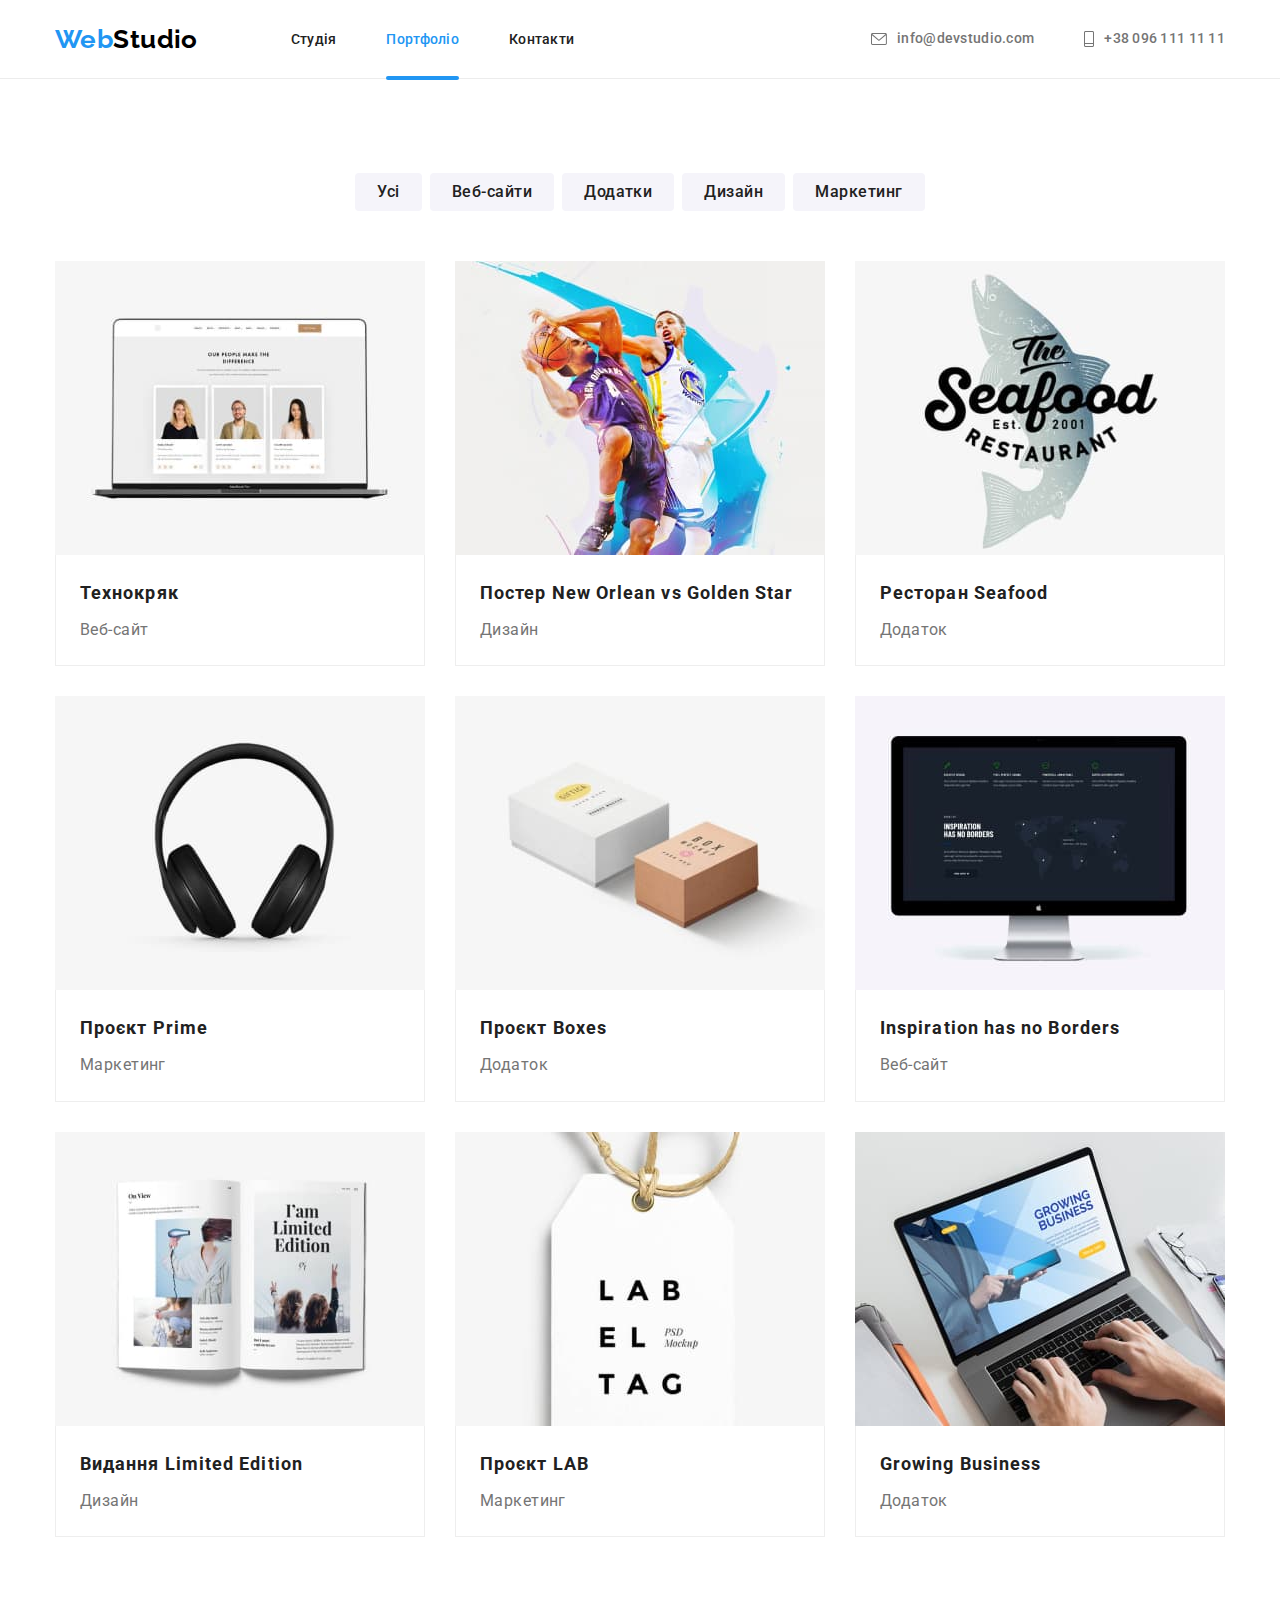
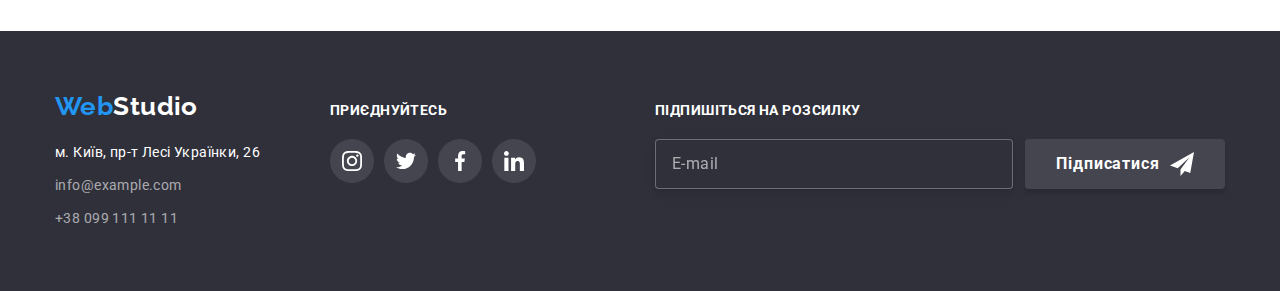
==== commit 66e2bc7b: "upload" ====
--- a/portfolio.html
+++ b/portfolio.html
@@ -22,7 +22,7 @@
         <nav class="page-header-nav">
             <a class="logo link" href="./index.html">Web<span class="accent">Studio</span></a>
             <ul class="nav-list list">
-                <li class="nav-list__item"><a class="link nav-list__link" href="./index.html">Студія</a></li>
+                <li class="nav-list__item"><a class="link nav-list__link" href="../index.html">Студія</a></li>
                 <li class="nav-list__item"><a class="link nav-list__link nav-list__link_current" href="./portfolio.html">Портфоліо</a></li>
                 <li class="nav-list__item"><a class="link nav-list__link" href="#">Контакти</a></li>
             </ul>
@@ -33,11 +33,11 @@
             </svg>
         </button>
         <ul class="contact-nav-list list">
-            <li class="contact-nav-list__item"><a class="link contact-nav-list_link" href="mailto:info@devstudio.com">
+            <li class="contact-nav-list__item"><a class="link contact-nav-list__link" href="mailto:info@devstudio.com">
                 <svg class="contact-nav-list__img" width="16" height="12">
                 <use lang="en" aria-label="mail-icon" href="./images/icons.svg#icon-envelope"></use>
             </svg>info@devstudio.com</a></li>
-            <li class="contact-nav-list__item"><a class="link contact-nav-list_link" href="tel:+380961111111">
+            <li class="contact-nav-list__item"><a class="link contact-nav-list__link" href="tel:+380961111111">
                 <svg class="contact-nav-list__img" width="10" height="16">
                 <use lang="en" aria-label="tel-icon" href="./images/icons.svg#icon-tel"></use>
             </svg>+38 096 111 11 11</a></li>
--- a/css/main.min.css
+++ b/css/main.min.css
@@ -1 +1 @@
-:root{--bgd-page-color: #F5F5F5;--bgd-light-color: #FFFFFF;--bgd-dark-color: #2F303A;--bgd-secondary-color: #F5F4FA;--border-line: #ECECEC;--second-border-line: #EEEEEE;--main-font-color: #212121;--secondary-font-color: #757575;--light-font-color: #fff;--light-secondary-font-color: rgba(255, 255, 255, 0.6);--accent-color: #2196F3;--logo-color: #000000;--icons: #AFB1B8;--bg-footer-icon: rgba(255, 255, 255, 0.1);--transition-dur-and-func: 250ms cubic-bezier(0.4, 0, 0.2, 1)}.visually-hidden{position:absolute;white-space:nowrap;width:1px;height:1px;overflow:hidden;border:0;padding:0;clip:rect(0 0 0 0);clip-path:inset(50%);margin:-1px}.company-list__link,.employee-social-item__link,.features-list__box,.mobile-menu__close-btn,.modal-close-btn{display:flex;align-items:center;justify-content:center}body{background-color:var(--bgd-light-color);font-family:"Roboto","Raleway",sans-serif;font-size:14px;letter-spacing:.03em;color:var(--main-font-color)}h1,h2,h3,p{margin-top:0;margin-bottom:0}ul,ol{margin-top:0;margin-bottom:0;padding-left:0}img{display:block;max-width:100%;height:auto}button{display:block;margin:0 auto;cursor:pointer;border:none;border-radius:4px}.link{text-decoration:none;color:inherit}.list{padding-left:0;margin:0;list-style:none}.section{padding-top:60px;padding-bottom:60px}@media screen and (min-width: 1200px){.section{padding-top:94px;padding-bottom:94px}}.container{padding-left:15px;padding-right:15px}@media screen and (min-width: 480px){.container{width:480px;margin-left:auto;margin-right:auto}}@media screen and (min-width: 768px){.container{width:768px}}@media screen and (min-width: 1200px){.container{width:1200px}}.hero-button{background-color:var(--accent-color);padding:10px 24px;text-align:center;display:inline-block;font-weight:700;font-size:16px;line-height:1.875;color:var(--light-font-color);box-shadow:0px 4px 4px rgba(0,0,0,.15)}@media screen and (min-width: 1200px){.hero-button{padding:10px 32px}}.buttons-list{margin-bottom:40px;display:inline-flex;flex-wrap:wrap;gap:8px;row-gap:15px}@media screen and (min-width: 768px){.buttons-list{margin-bottom:30px;display:flex;justify-content:center}}@media screen and (min-width: 1200px){.buttons-list{margin-bottom:50px}}.buttons-list__name{padding:6px 22px;display:inline-block;text-align:center;font-family:inherit;font-weight:500;font-size:16px;line-height:1.625;letter-spacing:.03em;color:var(--main-font-color);background-color:var(--bgd-secondary-color);transition:background-color var(--transition-dur-and-func),color var(--transition-dur-and-func),box-shadow var(--transition-dur-and-func)}.buttons-list__name:hover,.buttons-list__name:focus{background-color:var(--accent-color);color:var(--light-font-color);box-shadow:0px 3px 1px rgba(0,0,0,.1),0px 1px 2px rgba(0,0,0,.08),0px 2px 2px rgba(0,0,0,.12);border-radius:4px}.section-title{margin-bottom:30px;text-align:center;font-weight:700;font-size:28px;line-height:1.17;color:var(--main-font-color)}@media screen and (min-width: 1200px){.section-title{margin-bottom:50px;font-size:36px}}.logo{margin-right:93px;font-family:"Raleway",sans-serif;font-weight:700;font-size:26px;line-height:1.17;color:var(--accent-color);text-align:center}.accent{color:var(--logo-color)}.page-footer__logo{display:inline-block;margin-bottom:20px;font-family:"Raleway",sans-serif;font-weight:700;font-size:26px;line-height:1.17;color:var(--accent-color)}.accented{color:var(--light-font-color)}.backdrop{position:fixed;top:0;left:0;width:100%;height:100%;background-color:rgba(47,48,58,.4);z-index:100;transition:opacity var(--transition-dur-and-func),visibility var(--transition-dur-and-func)}.backdrop.is-hidden{visibility:hidden;opacity:0;pointer-events:none}.modal{position:absolute;top:50%;left:50%;padding:40px;transform:translate(-50%, -50%);width:300px;height:100%;background-color:var(--bgd-light-color);border-radius:4px}.modal:hover,.modal:focus{box-shadow:0px 1px 3px rgba(0,0,0,.12),0px 1px 1px rgba(0,0,0,.14),0px 2px 1px rgba(0,0,0,.2)}@media screen and (min-width: 480px){.modal{width:450px;height:609px}}@media screen and (min-width: 1200px){.modal{width:528px;height:581px}}.modal-close-btn{position:absolute;background-color:rgba(0,0,0,0);top:8px;right:8px;width:30px;height:30px;border:1px solid rgba(0,0,0,.1);border-radius:50%;padding:0;transition:fill var(--transition-dur-and-func)}.modal-close-btn:hover,.modal-close-btn:focus{fill:var(--accent-color)}.modal-form-title{font-style:normal;font-weight:700;font-size:20px;line-height:1.5;text-align:center;color:var(--main-font-color);margin-bottom:12px}@media screen and (min-width: 1200px){.modal-form-title{line-height:1.15}}.modal-form-field{margin-bottom:10px}.modal-form-field-desc{display:block;font-weight:400;font-size:12px;line-height:1.16;letter-spacing:.01em;color:var(--secondary-font-color);margin-bottom:4px}.modal-form{display:flex;flex-direction:column}.modal-form-input{display:flex;width:100%;height:40px;border:1px solid rgba(33,33,33,.2);border-radius:4px;padding-left:42px;cursor:pointer;transition:border-color var(--transition-dur-and-func)}.modal-form-input:focus{outline:none;border-color:var(--accent-color)}.modal-icon{position:absolute;top:50%;left:13px;transform:translateY(-50%);width:18px;height:18px;transition:fill var(--transition-dur-and-func)}.modal-form-input:focus+.modal-icon{fill:var(--accent-color)}.modal-form-input-wrapper{position:relative;display:block}.modal-form-message{width:100%;height:120px;padding:12px 16px;border:1px solid rgba(33,33,33,.2);border-radius:4px;resize:none;transition:border-color var(--transition-dur-and-func)}.modal-form-message::placeholder{font-family:"Roboto";font-style:normal;font-weight:400;font-size:12px;line-height:1.16;letter-spacing:.01em;color:rgba(117,117,117,.5)}.modal-form-message:focus{outline:none;border-color:var(--accent-color)}.modal-form-own-checkbox{width:16px;height:15px;border:1px solid #000;border-radius:1px;margin-right:8px;transition:background-color var(--transition-dur-and-func)}.modal-form-check:checked+.modal-form-own-checkbox{background-color:var(--accent-color)}.modal-form-own-checkbox-icon{display:none;transition:fill var(--transition-dur-and-func)}.modal-form-check:checked+.modal-form-own-checkbox .modal-form-own-checkbox-icon{display:block;fill:var(--light-font-color)}.modal-form-check{appearance:none;position:absolute}.modal-form-check-field{display:flex;align-items:center;justify-content:left;margin-bottom:30px}@media screen and (min-width: 1200px){.modal-form-check-field{display:flex;align-items:center;justify-content:center}}.checkbox-frase{font-size:12px;line-height:1.16;color:var(--secondary-font-color)}@media screen and (min-width: 1200px){.checkbox-frase{font-size:14px;line-height:1.71}}.checkbox-terms{font-size:12px;line-height:1.16;color:var(--accent-color)}@media screen and (min-width: 1200px){.checkbox-terms{font-size:14px;line-height:1.71}}.modal-form-submit{min-width:200px;padding:10px 52px;background-color:var(--bgd-secondary-color);color:var(--main-font-color);box-shadow:0px 4px 4px rgba(0,0,0,.15);border-radius:4px;font-weight:700;font-size:16px;line-height:1.88;align-items:center;letter-spacing:.06em;cursor:pointer;transition:background-color var(--transition-dur-and-func),color var(--transition-dur-and-func)}.modal-form-submit:hover,.modal-form-submit:focus{background-color:var(--accent-color);color:var(--light-font-color)}.mobile-menu{position:fixed;z-index:100;top:0;left:0;width:100%;height:100vh;background-color:var(--bgd-light-color);box-shadow:0px 4px 8px rgba(0,0,0,.04),0px 2px 4px rgba(0,0,0,.08),0px 1px 3px rgba(0,0,0,.16);opacity:0;visibility:hidden;pointer-events:none}.mobile-menu.is-open{opacity:1;visibility:visible;pointer-events:auto}.mobile-menu__container{display:flex;flex-direction:column;position:relative;padding-left:40px;padding-top:10px;height:100%}.mobile-menu__close-btn{line-height:0;position:absolute;top:10px;right:15px;width:40px;height:40px;border:none;background-color:rgba(0,0,0,0);padding:0;cursor:pointer;transition:fill var(--transition-dur-and-func)}.mobile-menu__close-btn:hover,.mobile-menu__close-btn:focus{fill:var(--accent-color)}.mobile-nav-list{margin-bottom:auto}.mobile-nav-list__item{margin-bottom:32px}.mobile-nav-list__item:first-child{margin-top:38px}.mobile-nav-list__link{font-weight:500;font-size:40px;line-height:1.18;letter-spacing:.02em;color:var(--main-font-color);transition:color var(--transition-dur-and-func)}.mobile-nav-list__link:hover,.mobile-nav-list__link:focus{color:var(--accent-color)}.mobile-nav-list__link_current{color:var(--accent-color)}.mobile-nav-contacts-list__item{margin-bottom:32px}.mobile-nav-contacts-list__item:last-child{margin-bottom:64px}.mobile-nav-contacts-list__link_tel{font-weight:500;font-size:34px;line-height:1.18;letter-spacing:.02em;color:var(--accent-color)}.mobile-nav-contacts-list__link_mail{font-weight:500;font-size:24px;line-height:1.16;letter-spacing:.02em;color:var(--secondary-font-color)}.mobile-nav-social-list{display:flex;flex-wrap:wrap}@media screen and (min-width: 480px)and (min-width: 1200px){.mobile-nav-social-list{flex-wrap:nowrap}}.mobile-nav-social-list__link{font-weight:500;font-size:18px;line-height:1.22;letter-spacing:.02em;color:var(--accent-color)}.vl{border:1px solid rgba(33,33,33,.2);transform:rotate(90deg);margin-right:10px;margin-left:10px}.nav-list{display:none}.contact-nav-list{display:none}.open-mobile-btn{line-height:0;border:none;background-color:rgba(0,0,0,0);padding:0;margin:0}.open-mobile-btn__icon{width:40px;height:40px}.page-header{padding-top:16px;padding-bottom:16px;border-bottom:1px solid var(--border-line)}.page-header__container{display:flex;align-items:center;justify-content:space-between}@media screen and (min-width: 768px){.page-header{padding-top:25px;padding-bottom:25px}.nav-list{display:flex}.page-header-nav{display:flex;align-items:center}.page-header-nav .nav-list__item:not(:last-child){margin-right:50px}.nav-list__link{font-weight:500;line-height:1.14;letter-spacing:.02em;color:var(--main-font-color);padding-top:32px;padding-bottom:32px;position:relative;transition:color var(--transition-dur-and-func)}.nav-list__link:hover,.nav-list__link:focus{color:var(--accent-color)}.nav-list__link_current{font-weight:500;line-height:1.14;letter-spacing:.02em;color:var(--accent-color);padding-top:32px;padding-bottom:32px;position:relative;transition:color var(--transition-dur-and-func)}.nav-list__link_current::after{content:"";position:absolute;left:0;bottom:-1px;display:block;width:100%;height:4px;background-color:var(--accent-color);border-radius:2px}.open-mobile-btn{display:none}.contact-nav-list{display:inline-block;margin-left:auto}}@media screen and (min-width: 768px)and (min-width: 768px){.contact-nav-list .contact-nav-list__item:not(:last-child){margin-bottom:10px}}.contact-nav-list__img{margin-right:8px;fill:currentColor}.contact-nav-list__link{font-weight:500;font-size:12px;line-height:1.16;letter-spacing:.02em;color:var(--secondary-font-color);transition:color var(--transition-dur-and-func),text-shadow var(--transition-dur-and-func)}.contact-nav-list__link:hover,.contact-nav-list__link:focus{color:var(--accent-color);text-shadow:0px 4px 4px rgba(0,0,0,.25)}.contact-nav-list__link:first-child{margin-bottom:10px}@media screen and (min-width: 1200px){.contact-nav-list{display:flex}.contact-nav-list .contact-nav-list__item:not(:last-child){margin-right:50px}.contact-nav-list__img{margin-right:10px}.contact-nav-list__link{margin-left:auto;font-weight:500;font-size:14px;line-height:1.14}}.hero-container{text-align:center}.hero-section{background-color:var(--bgd-dark-color);background-image:linear-gradient(rgba(0, 0, 0, 0.2), rgba(47, 48, 58, 0.4)),url(../images.mob/hero-mob.jpg);background-size:cover;background-repeat:no-repeat;max-width:480px;height:400px;margin:0 auto;padding-top:118px;padding-bottom:118px}@media screen and (min-device-pixel-ratio: 2)and (max-width: 767px),screen and (min-resolution: 192dpi)and (max-width: 767px),screen and (min-resolution: 2dppx)and (max-width: 767px){.hero-section{background-image:url(../images.mob/hero-mob@2x.jpg)}}@media screen and (min-width: 768px){.hero-section{max-width:768px;background-image:linear-gradient(rgba(0, 0, 0, 0.2), rgba(47, 48, 58, 0.4)),url(../images.tablet/hero-tablet.jpg)}}@media screen and (min-device-pixel-ratio: 2)and (min-width: 768px),screen and (min-resolution: 192dpi)and (min-width: 768px),screen and (min-resolution: 2dppx)and (min-width: 768px){.hero-section{background-image:url(../images.tablet/hero-tablet@2x.jpg)}}@media screen and (min-width: 1200px){.hero-section{max-width:1600px;height:600px;padding-top:200px;padding-bottom:200px;background-image:linear-gradient(rgba(0, 0, 0, 0.2), rgba(47, 48, 58, 0.4)),url(../images/hero.jpg)}}@media screen and (min-device-pixel-ratio: 2)and (min-width: 1200px),screen and (min-resolution: 192dpi)and (min-width: 1200px),screen and (min-resolution: 2dppx)and (min-width: 1200px){.hero-section{background-image:url(../images/hero@2x.jpg)}}.hero-slogan{text-transform:uppercase;width:300px;margin:0 auto;margin-bottom:30px;font-weight:900;font-size:26px;line-height:1.62;letter-spacing:.06em;color:var(--light-font-color)}@media screen and (min-width: 1200px){.hero-slogan{width:696px;font-size:44px;line-height:1.36}}.features-list{display:inline-block}@media screen and (min-width: 768px){.features-list{display:flex;flex-wrap:wrap;gap:30px}}@media screen and (min-width: 1200px){.features-list{flex-wrap:nowrap}}.features-list__box{width:100%;height:120px;background-color:var(--bgd-secondary-color);margin-bottom:30px}@media screen and (min-width: 768px){.features-list__box{width:354px}}@media screen and (min-width: 1200px){.features-list__box{width:270px}}.features-list__icon{width:70px;height:70px}.features-list__item{flex-basis:calc((100% - 90px)/4)}@media screen and (max-width: 767px){.features-list__item:not(:last-child){margin-bottom:30px}}.features-list__name{text-transform:uppercase;text-align:center;margin-bottom:10px;font-weight:700;font-size:14px;line-height:1.1428571429;color:var(--main-font-color)}@media screen and (min-width: 768px){.features-list__name{max-width:354px;text-align:left}}.features-list__description{font-weight:400;font-size:14px;line-height:1.7142857143;color:var(--secondary-font-color)}@media screen and (min-width: 768px){.features-list__description{max-width:354px;margin-bottom:auto}}.display-section{display:none}@media screen and (min-width: 1200px){.display-section{display:flex;padding-top:0}}@media screen and (min-width: 1200px){.display-list{display:flex;align-items:center;justify-content:center;gap:30px}.display-list__item{flex-basis:calc((100% - 60px)/3);position:relative}.display-list__item_overlay{position:absolute;display:flex;align-items:center;justify-content:center;color:var(--light-font-color);background-color:rgba(47,48,58,.8);bottom:0;width:100%;height:70px;font-weight:700;line-height:1.14;text-transform:uppercase}}.employees-section{background-color:var(--bgd-secondary-color)}.employees-list{display:block}@media screen and (min-width: 768px){.employees-list{display:flex;flex-wrap:wrap;gap:30px}}@media screen and (min-width: 1200px){.employees-list{flex-wrap:nowrap}}.employees-list__wrapper{background-color:var(--bgd-light-color);box-shadow:0px 1px 3px rgba(0,0,0,.12),0px 1px 1px rgba(0,0,0,.14),0px 2px 1px rgba(0,0,0,.2);border-radius:0px 0px 4px 4px}@media screen and (min-width: 768px){.employees-list__wrapper{flex-direction:column;width:calc((100% - 30px)/2)}}@media screen and (min-width: 1200px){.employees-list__wrapper{width:calc((100% - 90px)/4)}}@media screen and (max-width: 767px){.employees-list__wrapper:not(:last-child){margin-bottom:30px}}.employee{padding-top:30px;padding-bottom:24px;text-align:center}.employee__name{margin-bottom:10px;font-weight:500;font-size:16px;line-height:1.19;color:var(--main-font-color)}.employee__position{font-weight:400;font-size:16px;line-height:1.19;color:var(--secondary-font-color);margin-bottom:16px}.employee-social-list{display:flex;justify-content:center;column-gap:10px}.employee-social-item__icon{width:20px;height:20px;fill:currentColor;transition:fill var(--transition-dur-and-func)}.employee-social-item__link{width:44px;height:44px;border-radius:50%;color:var(--icons);background-color:var(--bgd-light-color);transition:background-color var(--transition-dur-and-func),color var(--light-font-color)}.employee-social-item__link:hover,.employee-social-item__link:focus{color:var(--light-font-color);background-color:var(--accent-color)}.company-list{display:flex;flex-wrap:wrap;align-items:center;justify-content:center;gap:30px}@media screen and (min-width: 1200px){.company-list{flex-wrap:nowrap}}.company-list__icon{width:106px;height:60px;fill:currentColor;transition:fill var(--transition-dur-and-func)}.company-list__link:hover .company-list__icon,.company-list__link:focus .company-list__icon{fill:var(--accent-color)}.company-list__link{width:210px;height:92px;color:var(--icons);border:1px solid var(--icons);border-radius:4px;transition:color var(--transition-dur-and-func),border var(--transition-dur-and-func)}.company-list__link:hover,.company-list__link:focus{color:var(--accent-color);border:1px solid var(--accent-color)}@media screen and (min-width: 768px){.company-list__link{width:226px}}@media screen and (min-width: 1200px){.company-list__link{width:170px}}.projects-list{display:block}@media screen and (min-width: 768px){.projects-list{display:flex;flex-wrap:wrap;gap:30px}}.projects-list__example{background-color:var(--bgd-light-color);transition:box-shadow var(--transition-dur-and-func)}@media screen and (min-width: 768px){.projects-list__example{flex-direction:column;width:calc((100% - 30px)/2)}}@media screen and (min-width: 1200px){.projects-list__example{width:calc((100% - 60px)/3)}}@media screen and (max-width: 767px){.projects-list__example:not(:last-child){margin-bottom:30px}}.projects-list__link{display:flex;flex-direction:column;text-decoration:none;color:inherit;height:100%}.projects-list__link:hover,.projects-list__link:focus{display:block;box-shadow:0px 1px 1px rgba(0,0,0,.12),0px 4px 4px rgba(0,0,0,.06),1px 4px 6px rgba(0,0,0,.16)}.projects-list__img_wrapper{position:relative;overflow:hidden}.projects-list__img_overlay{position:absolute;background-color:rgba(33,150,243,.9);color:var(--light-font-color);font-size:18px;line-height:1.55;padding:63px 24px;top:0;left:0;width:100%;height:101%;overflow:auto;transform:translateY(100%);transition:transform var(--transition-dur-and-func)}.projects-list__link:hover .projects-list__img_overlay,.projects-list__link:focus .projects-list__img_overlay{transform:translateY(0%)}.projects-list__work{padding:20px 24px;border:1px solid var(--second-border-line);border-top:0;width:100%;flex-grow:1}@media screen and (min-width: 768px){.projects-list__work{width:354px}}@media screen and (min-width: 1200px){.projects-list__work{width:370px}}.projects-list__name{margin-bottom:4px;font-weight:700;font-size:18px;line-height:2;letter-spacing:.06em;color:var(--main-font-color)}.projects-list__type{font-weight:400;font-size:16px;line-height:1.88;color:var(--secondary-font-color)}.page-footer{background-color:var(--bgd-dark-color);padding-top:60px;padding-bottom:60px}@media screen and (max-width: 767px){.page-footer{text-align:center}}.page-footer-container{display:block}@media screen and (min-width: 768px){.page-footer-container{display:flex;flex-wrap:wrap;flex-direction:row;justify-content:space-around;align-items:baseline;text-align:center}}@media screen and (min-width: 1200px){.page-footer-container{align-items:baseline;text-align:left}}.footer-address__item:not(:last-child){margin-bottom:9px}.footer-address__place{font-family:"Roboto",sans-serif;font-style:normal;font-weight:400;line-height:1.71;color:var(--light-font-color)}.footer-address__contacts{font-family:inherit;font-style:normal;font-weight:400;line-height:1.71;color:var(--light-secondary-font-color);transition:color var(--transition-dur-and-func)}.footer-address__contacts:hover,.footer-address__contacts:focus{color:var(--accent-color)}.footer-join-container{margin-top:60px}@media screen and (min-width: 768px){.footer-join-container{margin-top:0}}@media screen and (min-width: 1200px){.footer-join-container{margin-left:70px}}.footer-join-title{font-family:"Roboto",sans-serif;font-weight:700;font-size:14px;line-height:1.14;letter-spacing:.03em;text-transform:uppercase;color:var(--light-font-color);margin-bottom:20px}.footer-icon{width:20px;height:20px;fill:var(--bgd-light-color)}.footer-icons-list{display:flex;justify-content:center;column-gap:10px}.footer-icons-list__link{display:flex;align-items:center;justify-content:center;width:44px;height:44px;border-radius:50%;background-color:var(--bg-footer-icon);transition:background-color var(--transition-dur-and-func)}.footer-icons-list__link:hover,.footer-icons-list__link:focus{background-color:var(--accent-color)}.footer-area-subscribe{margin-top:60px}@media screen and (min-width: 1200px){.footer-area-subscribe{margin-left:auto}}.footer-subscribe-wrapper{display:block}@media screen and (min-width: 1200px){.footer-subscribe-wrapper{display:flex}}.form-footer-subscribe{font-weight:700;font-size:14px;line-height:1.14;text-transform:uppercase;color:var(--light-font-color);margin-bottom:20px}.footer-btn-subscribe{display:flex;justify-content:center;align-items:center;min-width:200px;height:50px;margin-top:20px;background-color:var(--bg-footer-icon);color:var(--light-font-color);box-shadow:0px 4px 4px rgba(0,0,0,.15);border-radius:4px;font-weight:700;font-size:16px;line-height:1.88;align-items:center;letter-spacing:.06em;cursor:pointer;transition:background-color var(--transition-dur-and-func)}.footer-btn-subscribe:hover,.footer-btn-subscribe:focus{background-color:var(--accent-color)}@media screen and (min-width: 1200px){.footer-btn-subscribe{margin-top:0;margin-left:12px}}.form-footer-wrapper{display:flex}.form-footer-input{display:flex;padding-left:16px;width:100%;height:50px;border:1px solid rgba(255,255,255,.3);filter:drop-shadow(0px 4px 4px rgba(0, 0, 0, 0.15));border-radius:4px;color:rgba(255,255,255,.6);background-color:var(--bgd-dark-color)}.form-footer-input::placeholder{font-weight:400;font-size:16px;line-height:1.25;letter-spacing:.03em;color:rgba(255,255,255,.6)}.form-footer-input:focus{outline:none}@media screen and (min-width: 768px){.form-footer-input{width:450px}}@media screen and (min-width: 1200px){.form-footer-input{width:358px}}.footer-btn-icon{width:24px;height:24px;fill:var(--bgd-light-color);margin-left:10px}/*# sourceMappingURL=main.min.css.map */+:root{--bgd-page-color: #F5F5F5;--bgd-light-color: #FFFFFF;--bgd-dark-color: #2F303A;--bgd-secondary-color: #F5F4FA;--border-line: #ECECEC;--second-border-line: #EEEEEE;--main-font-color: #212121;--secondary-font-color: #757575;--light-font-color: #fff;--light-secondary-font-color: rgba(255, 255, 255, 0.6);--accent-color: #2196F3;--logo-color: #000000;--icons: #AFB1B8;--bg-footer-icon: rgba(255, 255, 255, 0.1);--transition-dur-and-func: 250ms cubic-bezier(0.4, 0, 0.2, 1)}.visually-hidden{position:absolute;white-space:nowrap;width:1px;height:1px;overflow:hidden;border:0;padding:0;clip:rect(0 0 0 0);clip-path:inset(50%);margin:-1px}.company-list__link,.features-list__box,.mobile-menu__close-btn,.modal-close-btn{display:flex;align-items:center;justify-content:center}body{background-color:var(--bgd-light-color);font-family:"Roboto","Raleway",sans-serif;font-size:14px;letter-spacing:.03em;color:var(--main-font-color)}h1,h2,h3,p{margin-top:0;margin-bottom:0}ul,ol{margin-top:0;margin-bottom:0;padding-left:0}img{display:block;max-width:100%;height:auto}button{display:block;margin:0 auto;cursor:pointer;border:none;border-radius:4px}.link{text-decoration:none;color:inherit}.list{padding-left:0;margin:0;list-style:none}.section{padding-top:60px;padding-bottom:60px}@media screen and (min-width: 1200px){.section{padding-top:94px;padding-bottom:94px}}.container{padding-left:15px;padding-right:15px}@media screen and (min-width: 480px){.container{width:480px;margin-left:auto;margin-right:auto}}@media screen and (min-width: 768px){.container{width:768px}}@media screen and (min-width: 1200px){.container{width:1200px}}.hero-button{background-color:var(--accent-color);padding:10px 24px;text-align:center;display:inline-block;font-weight:700;font-size:16px;line-height:1.875;color:var(--light-font-color);letter-spacing:.06em;box-shadow:0px 4px 4px rgba(0,0,0,.15)}@media screen and (min-width: 1200px){.hero-button{padding:10px 32px}}.buttons-list{margin-bottom:40px;display:inline-flex;flex-wrap:wrap;gap:8px;row-gap:15px}@media screen and (min-width: 768px){.buttons-list{margin-bottom:30px;display:flex;justify-content:center}}@media screen and (min-width: 1200px){.buttons-list{margin-bottom:50px}}.buttons-list__name{padding:6px 22px;display:inline-block;text-align:center;font-family:inherit;font-weight:500;font-size:16px;line-height:1.625;letter-spacing:.03em;color:var(--main-font-color);background-color:var(--bgd-secondary-color);transition:background-color var(--transition-dur-and-func),color var(--transition-dur-and-func),box-shadow var(--transition-dur-and-func)}.buttons-list__name:hover,.buttons-list__name:focus{background-color:var(--accent-color);color:var(--light-font-color);box-shadow:0px 3px 1px rgba(0,0,0,.1),0px 1px 2px rgba(0,0,0,.08),0px 2px 2px rgba(0,0,0,.12);border-radius:4px}.section-title{margin-bottom:30px;text-align:center;font-weight:700;font-size:28px;line-height:1.17;color:var(--main-font-color)}@media screen and (min-width: 1200px){.section-title{margin-bottom:50px;font-size:36px}}.logo{margin-right:93px;font-family:"Raleway",sans-serif;font-weight:700;font-size:26px;line-height:1.17;color:var(--accent-color);text-align:center}.accent{color:var(--logo-color)}.page-footer__logo{display:inline-block;margin-bottom:20px;font-family:"Raleway",sans-serif;font-weight:700;font-size:26px;line-height:1.17;color:var(--accent-color)}.accented{color:var(--light-font-color)}.backdrop{position:fixed;top:0;left:0;width:100%;height:100%;background-color:rgba(47,48,58,.4);z-index:100;transition:opacity var(--transition-dur-and-func),visibility var(--transition-dur-and-func)}.backdrop.is-hidden{visibility:hidden;opacity:0;pointer-events:none}.modal{position:absolute;top:50%;left:50%;padding:40px;transform:translate(-50%, -50%);width:300px;height:100%;background-color:var(--bgd-light-color);border-radius:4px}.modal:hover,.modal:focus{box-shadow:0px 1px 3px rgba(0,0,0,.12),0px 1px 1px rgba(0,0,0,.14),0px 2px 1px rgba(0,0,0,.2)}@media screen and (min-width: 480px){.modal{width:450px;height:609px}}@media screen and (min-width: 1200px){.modal{width:528px;height:581px}}.modal-close-btn{position:absolute;background-color:rgba(0,0,0,0);top:8px;right:8px;width:30px;height:30px;border:1px solid rgba(0,0,0,.1);border-radius:50%;padding:0;transition:fill var(--transition-dur-and-func)}.modal-close-btn:hover,.modal-close-btn:focus{fill:var(--accent-color)}.modal-form-title{font-style:normal;font-weight:700;font-size:20px;line-height:1.5;text-align:center;color:var(--main-font-color);margin-bottom:12px}@media screen and (min-width: 1200px){.modal-form-title{line-height:1.15}}.modal-form-field{margin-bottom:10px}.modal-form-field-desc{display:block;font-weight:400;font-size:12px;line-height:1.16;letter-spacing:.01em;color:var(--secondary-font-color);margin-bottom:4px}.modal-form{display:flex;flex-direction:column}.modal-form-input{display:flex;width:100%;height:40px;border:1px solid rgba(33,33,33,.2);border-radius:4px;padding-left:42px;cursor:pointer;transition:border-color var(--transition-dur-and-func)}.modal-form-input:focus{outline:none;border-color:var(--accent-color)}.modal-icon{position:absolute;top:50%;left:13px;transform:translateY(-50%);width:18px;height:18px;transition:fill var(--transition-dur-and-func)}.modal-form-input:focus+.modal-icon{fill:var(--accent-color)}.modal-form-input-wrapper{position:relative;display:block}.modal-form-message{width:100%;height:120px;padding:12px 16px;border:1px solid rgba(33,33,33,.2);border-radius:4px;resize:none;transition:border-color var(--transition-dur-and-func)}.modal-form-message::placeholder{font-family:"Roboto";font-style:normal;font-weight:400;font-size:12px;line-height:1.16;letter-spacing:.01em;color:rgba(117,117,117,.5)}.modal-form-message:focus{outline:none;border-color:var(--accent-color)}.modal-form-own-checkbox{width:16px;height:15px;border:1px solid #000;border-radius:1px;margin-right:8px;transition:background-color var(--transition-dur-and-func)}.modal-form-check:checked+.modal-form-own-checkbox{background-color:var(--accent-color)}.modal-form-own-checkbox-icon{display:none;transition:fill var(--transition-dur-and-func)}.modal-form-check:checked+.modal-form-own-checkbox .modal-form-own-checkbox-icon{display:block;fill:var(--light-font-color)}.modal-form-check{appearance:none;position:absolute}.modal-form-check-field{display:flex;align-items:center;justify-content:left;margin-bottom:30px}@media screen and (min-width: 1200px){.modal-form-check-field{display:flex;align-items:center;justify-content:center}}.checkbox-frase{font-size:12px;line-height:1.16;color:var(--secondary-font-color)}@media screen and (min-width: 1200px){.checkbox-frase{font-size:14px;line-height:1.71}}.checkbox-terms{font-size:12px;line-height:1.16;color:var(--accent-color)}@media screen and (min-width: 1200px){.checkbox-terms{font-size:14px;line-height:1.71}}.modal-form-submit{min-width:200px;padding:10px 52px;background-color:var(--bgd-secondary-color);color:var(--main-font-color);box-shadow:0px 4px 4px rgba(0,0,0,.15);border-radius:4px;font-weight:700;font-size:16px;line-height:1.88;align-items:center;letter-spacing:.06em;cursor:pointer;transition:background-color var(--transition-dur-and-func),color var(--transition-dur-and-func)}.modal-form-submit:hover,.modal-form-submit:focus{background-color:var(--accent-color);color:var(--light-font-color)}.mobile-menu{position:fixed;z-index:100;top:0;left:0;width:100%;height:100%;background-color:var(--bgd-light-color);box-shadow:0px 4px 8px rgba(0,0,0,.04),0px 2px 4px rgba(0,0,0,.08),0px 1px 3px rgba(0,0,0,.16);opacity:0;visibility:hidden;pointer-events:none}.mobile-menu.is-open{opacity:1;visibility:visible;pointer-events:auto}.mobile-menu__container{display:flex;flex-direction:column;position:relative;padding-left:40px;padding-top:10px;padding-bottom:48px;height:100%}.mobile-menu__close-btn{line-height:0;position:absolute;top:10px;right:15px;width:40px;height:40px;border:none;background-color:rgba(0,0,0,0);padding:0;cursor:pointer;transition:fill var(--transition-dur-and-func)}.mobile-menu__close-btn:hover,.mobile-menu__close-btn:focus{fill:var(--accent-color)}.mobile-nav-list{margin-bottom:auto}.mobile-nav-list__item{margin-bottom:32px}.mobile-nav-list__item:first-child{margin-top:38px}.mobile-nav-list__link{font-weight:500;font-size:40px;line-height:1.18;letter-spacing:.02em;color:var(--main-font-color);transition:color var(--transition-dur-and-func)}.mobile-nav-list__link:hover,.mobile-nav-list__link:focus{color:var(--accent-color)}.mobile-nav-list__link_current{color:var(--accent-color)}.mobile-nav-contacts-list__item{margin-bottom:32px}.mobile-nav-contacts-list__item:last-child{margin-bottom:64px}.mobile-nav-contacts-list__link_tel{font-weight:500;font-size:34px;line-height:1.18;letter-spacing:.02em;color:var(--accent-color)}.mobile-nav-contacts-list__link_mail{font-weight:500;font-size:24px;line-height:1.16;letter-spacing:.02em;color:var(--secondary-font-color)}.mobile-nav-social-list{display:flex;flex-wrap:wrap}@media screen and (min-width: 480px)and (min-width: 1200px){.mobile-nav-social-list{flex-wrap:nowrap}}.mobile-nav-social-list__link{font-weight:500;font-size:18px;line-height:1.22;letter-spacing:.02em;color:var(--accent-color)}.vl{border-right:1px solid rgba(33,33,33,.2);transform:rotate(90deg);margin-right:10px;margin-left:10px}.page-header{border-bottom:1px solid var(--border-line);padding-top:16px;padding-bottom:16px}@media screen and (min-width: 768px){.page-header{padding-top:21px;padding-bottom:21px}}@media screen and (min-width: 1200px){.page-header{padding-top:24px;padding-bottom:24px}}.page-header__container{display:flex;align-items:center;justify-content:space-between}.page-header-nav{display:flex;align-items:center}.nav-list{display:none}@media screen and (min-width: 768px){.nav-list{display:block}.nav-list .nav-list__item:not(:last-child){margin-right:50px}}@media screen and (min-width: 768px){.nav-list{display:flex}}.nav-list__link{font-weight:500;line-height:1.14;letter-spacing:.02em;color:var(--main-font-color);padding-top:32px;padding-bottom:32px;position:relative;transition:color var(--transition-dur-and-func)}.nav-list__link:hover,.nav-list__link:focus{color:var(--accent-color)}@media screen and (min-width: 768px){.nav-list__link_current{font-weight:500;line-height:1.14;letter-spacing:.02em;color:var(--accent-color);padding-top:32px;padding-bottom:32px;position:relative;transition:color var(--transition-dur-and-func)}.nav-list__link_current::after{content:"";position:absolute;left:0;bottom:-3px;display:block;width:100%;height:4px;background-color:var(--accent-color);border-radius:2px}}@media screen and (min-width: 1200px){.nav-list__link_current::after{content:"";position:absolute;left:0;bottom:-1px;display:block;width:100%;height:4px;background-color:var(--accent-color);border-radius:2px}}.contact-nav-list{display:none}@media screen and (min-width: 768px){.contact-nav-list{display:block}}@media screen and (min-width: 1200px){.contact-nav-list{display:flex;align-items:center}}@media screen and (min-width: 768px){.contact-nav-list__item{margin-left:auto}.contact-nav-list__item:not(:last-child){margin-bottom:10px}}@media screen and (min-width: 1200px){.contact-nav-list__item:not(:last-child){margin-right:50px;margin-bottom:0}}.contact-nav-list__img{margin-right:10px;fill:currentColor}.contact-nav-list__link{display:flex;align-items:center;margin-left:auto;font-weight:500;line-height:1.14;letter-spacing:.02em;color:var(--secondary-font-color);transition:color var(--transition-dur-and-func),text-shadow var(--transition-dur-and-func)}.contact-nav-list__link:hover,.contact-nav-list__link:focus{color:var(--accent-color);text-shadow:0px 4px 4px rgba(0,0,0,.25)}@media screen and (min-width: 1200px){.contact-nav-list__link{justify-content:center}}.open-mobile-btn{line-height:0;border:none;background-color:rgba(0,0,0,0);padding:0;margin:0}@media screen and (min-width: 768px){.open-mobile-btn{display:none}}.open-mobile-btn__icon{width:40px;height:40px}.hero-container{text-align:center}.hero-section{background-color:var(--bgd-dark-color);background-image:linear-gradient(rgba(0, 0, 0, 0.2), rgba(47, 48, 58, 0.4)),url(../images.mob/hero-mob.jpg);background-size:cover;background-repeat:no-repeat;max-width:480px;height:400px;margin:0 auto;padding-top:118px;padding-bottom:118px}@media screen and (min-device-pixel-ratio: 2)and (max-width: 767px),screen and (min-resolution: 192dpi)and (max-width: 767px),screen and (min-resolution: 2dppx)and (max-width: 767px){.hero-section{background-image:linear-gradient(rgba(0, 0, 0, 0.2), rgba(47, 48, 58, 0.4)),url(../images.mob/hero-mob@2x.jpg)}}@media screen and (min-width: 768px){.hero-section{max-width:768px;background-image:linear-gradient(rgba(0, 0, 0, 0.2), rgba(47, 48, 58, 0.4)),url(../images.tablet/hero-tablet.jpg)}}@media screen and (min-device-pixel-ratio: 2)and (min-width: 768px),screen and (min-resolution: 192dpi)and (min-width: 768px),screen and (min-resolution: 2dppx)and (min-width: 768px){.hero-section{background-image:linear-gradient(rgba(0, 0, 0, 0.2), rgba(47, 48, 58, 0.4)),url(../images.tablet/hero-tablet@2x.jpg)}}@media screen and (min-width: 1200px){.hero-section{max-width:1600px;height:600px;padding-top:200px;padding-bottom:200px;background-image:linear-gradient(rgba(0, 0, 0, 0.2), rgba(47, 48, 58, 0.4)),url(../images/hero.jpg)}}@media screen and (min-device-pixel-ratio: 2)and (min-width: 1200px),screen and (min-resolution: 192dpi)and (min-width: 1200px),screen and (min-resolution: 2dppx)and (min-width: 1200px){.hero-section{background-image:linear-gradient(rgba(0, 0, 0, 0.2), rgba(47, 48, 58, 0.4)),url(../images/hero@2x.jpg)}}.hero-slogan{text-transform:uppercase;width:300px;margin:0 auto;margin-bottom:30px;font-weight:900;font-size:26px;line-height:1.62;letter-spacing:.06em;color:var(--light-font-color)}@media screen and (min-width: 1200px){.hero-slogan{width:696px;font-size:44px;line-height:1.36}}.features-list{display:inline-block}@media screen and (min-width: 768px){.features-list{display:flex;flex-wrap:wrap;gap:30px}}@media screen and (min-width: 1200px){.features-list{flex-wrap:nowrap}}.features-list__box{width:100%;height:120px;background-color:var(--bgd-secondary-color);margin-bottom:30px}@media screen and (min-width: 768px){.features-list__box{width:354px}}@media screen and (min-width: 1200px){.features-list__box{width:270px}}.features-list__icon{width:70px;height:70px}.features-list__item{flex-basis:calc((100% - 90px)/4)}@media screen and (max-width: 767px){.features-list__item:not(:last-child){margin-bottom:30px}}.features-list__name{text-transform:uppercase;text-align:center;margin-bottom:10px;font-weight:700;font-size:14px;line-height:1.1428571429;color:var(--main-font-color)}@media screen and (min-width: 768px){.features-list__name{max-width:354px;text-align:left}}.features-list__description{font-weight:400;font-size:14px;line-height:1.7142857143;color:var(--secondary-font-color)}@media screen and (min-width: 768px){.features-list__description{max-width:354px;margin-bottom:auto}}.display-section{display:none}@media screen and (min-width: 1200px){.display-section{display:flex;padding-top:0}}@media screen and (min-width: 1200px){.display-list{display:flex;align-items:center;justify-content:center;gap:30px}.display-list__item{flex-basis:calc((100% - 60px)/3);position:relative}.display-list__item_overlay{position:absolute;display:flex;align-items:center;justify-content:center;color:var(--light-font-color);background-color:rgba(47,48,58,.8);bottom:0;width:100%;height:70px;font-weight:700;line-height:1.14;text-transform:uppercase}}.employees-section{background-color:var(--bgd-secondary-color)}.employees-list{display:block}@media screen and (min-width: 768px){.employees-list{display:flex;flex-wrap:wrap;gap:30px}}@media screen and (min-width: 1200px){.employees-list{flex-wrap:nowrap}}.employees-list__wrapper{background-color:var(--bgd-light-color);box-shadow:0px 1px 3px rgba(0,0,0,.12),0px 1px 1px rgba(0,0,0,.14),0px 2px 1px rgba(0,0,0,.2);border-radius:0px 0px 4px 4px}@media screen and (min-width: 768px){.employees-list__wrapper{flex-direction:column;width:calc((100% - 30px)/2)}}@media screen and (min-width: 1200px){.employees-list__wrapper{width:calc((100% - 90px)/4)}}@media screen and (max-width: 767px){.employees-list__wrapper:not(:last-child){margin-bottom:30px}}.employee{padding-top:30px;padding-bottom:24px;text-align:center}.employee__name{margin-bottom:10px;font-weight:500;font-size:16px;line-height:1.19;color:var(--main-font-color)}.employee__position{font-weight:400;font-size:16px;line-height:1.19;color:var(--secondary-font-color);margin-bottom:16px}.employee-social-list{display:flex;justify-content:center;column-gap:10px}.employee-social-item__icon{width:20px;height:20px;fill:currentColor;transition:fill var(--transition-dur-and-func)}.employee-social-item__link{display:flex;align-items:center;justify-content:center;width:44px;height:44px;border-radius:50%;color:var(--icons);background-color:var(--bgd-light-color);transition:background-color var(--transition-dur-and-func),color var(--transition-dur-and-func)}.employee-social-item__link:hover,.employee-social-item__link:focus{color:var(--light-font-color);background-color:var(--accent-color)}.company-list{display:flex;flex-wrap:wrap;align-items:center;justify-content:center;gap:30px}@media screen and (min-width: 1200px){.company-list{flex-wrap:nowrap}}.company-list__icon{width:106px;height:60px;fill:currentColor;transition:fill var(--transition-dur-and-func)}.company-list__link:hover .company-list__icon,.company-list__link:focus .company-list__icon{fill:var(--accent-color)}.company-list__link{width:210px;height:92px;color:var(--icons);border:1px solid var(--icons);border-radius:4px;transition:color var(--transition-dur-and-func),border var(--transition-dur-and-func)}.company-list__link:hover,.company-list__link:focus{color:var(--accent-color);border:1px solid var(--accent-color)}@media screen and (min-width: 768px){.company-list__link{width:226px}}@media screen and (min-width: 1200px){.company-list__link{width:170px}}.projects-list{display:block}@media screen and (min-width: 768px){.projects-list{display:flex;flex-wrap:wrap;gap:30px}}.projects-list__example{background-color:var(--bgd-light-color);transition:box-shadow var(--transition-dur-and-func)}@media screen and (min-width: 768px){.projects-list__example{flex-direction:column;width:calc((100% - 30px)/2)}}@media screen and (min-width: 1200px){.projects-list__example{width:calc((100% - 60px)/3)}}@media screen and (max-width: 767px){.projects-list__example:not(:last-child){margin-bottom:30px}}.projects-list__link{display:flex;flex-direction:column;text-decoration:none;color:inherit;height:100%}.projects-list__link:hover,.projects-list__link:focus{display:block;box-shadow:0px 1px 1px rgba(0,0,0,.12),0px 4px 4px rgba(0,0,0,.06),1px 4px 6px rgba(0,0,0,.16)}.projects-list__img_wrapper{position:relative;overflow:hidden}.projects-list__img_overlay{position:absolute;background-color:rgba(33,150,243,.9);color:var(--light-font-color);font-size:18px;line-height:1.55;padding:63px 24px;top:0;left:0;width:100%;height:101%;overflow:auto;transform:translateY(100%);transition:transform var(--transition-dur-and-func)}.projects-list__link:hover .projects-list__img_overlay,.projects-list__link:focus .projects-list__img_overlay{transform:translateY(0%)}.projects-list__work{padding:20px 24px;border:1px solid var(--second-border-line);border-top:0;width:100%;flex-grow:1}@media screen and (min-width: 768px){.projects-list__work{width:354px}}@media screen and (min-width: 1200px){.projects-list__work{width:370px}}.projects-list__name{margin-bottom:4px;font-weight:700;font-size:18px;line-height:2;letter-spacing:.06em;color:var(--main-font-color)}.projects-list__type{font-weight:400;font-size:16px;line-height:1.88;color:var(--secondary-font-color)}.page-footer{background-color:var(--bgd-dark-color);padding-top:60px;padding-bottom:60px}@media screen and (max-width: 767px){.page-footer{text-align:center}}.page-footer-container{display:block}@media screen and (min-width: 768px){.page-footer-container{display:flex;flex-wrap:wrap;flex-direction:row;justify-content:space-around;align-items:baseline;text-align:center}}@media screen and (min-width: 1200px){.page-footer-container{align-items:baseline;text-align:left}}.footer-address__item:not(:last-child){margin-bottom:9px}.footer-address__place{font-family:"Roboto",sans-serif;font-style:normal;font-weight:400;line-height:1.71;color:var(--light-font-color)}.footer-address__contacts{font-family:inherit;font-style:normal;font-weight:400;line-height:1.71;color:var(--light-secondary-font-color);transition:color var(--transition-dur-and-func)}.footer-address__contacts:hover,.footer-address__contacts:focus{color:var(--accent-color)}.footer-join-container{margin-top:60px}@media screen and (min-width: 768px){.footer-join-container{margin-top:0}}@media screen and (min-width: 1200px){.footer-join-container{margin-left:70px}}.footer-join-title{font-family:"Roboto",sans-serif;font-weight:700;font-size:14px;line-height:1.14;letter-spacing:.03em;text-transform:uppercase;color:var(--light-font-color);margin-bottom:20px}.footer-icon{width:20px;height:20px;fill:var(--bgd-light-color)}.footer-icons-list{display:flex;justify-content:center;column-gap:10px}.footer-icons-list__link{display:flex;align-items:center;justify-content:center;width:44px;height:44px;border-radius:50%;background-color:var(--bg-footer-icon);transition:background-color var(--transition-dur-and-func)}.footer-icons-list__link:hover,.footer-icons-list__link:focus{background-color:var(--accent-color)}@media screen and (max-width: 1199px){.footer-area-subscribe{margin-top:60px}}@media screen and (min-width: 1200px){.footer-area-subscribe{margin-left:auto}}.footer-subscribe-wrapper{display:block}@media screen and (min-width: 1200px){.footer-subscribe-wrapper{display:flex}}.form-footer-subscribe{font-weight:700;font-size:14px;line-height:1.14;text-transform:uppercase;color:var(--light-font-color);margin-bottom:20px}.footer-btn-subscribe{display:flex;justify-content:center;align-items:center;min-width:200px;height:50px;margin-top:20px;background-color:var(--bg-footer-icon);color:var(--light-font-color);box-shadow:0px 4px 4px rgba(0,0,0,.15);border-radius:4px;font-weight:700;font-size:16px;line-height:1.88;align-items:center;letter-spacing:.06em;cursor:pointer;transition:background-color var(--transition-dur-and-func)}.footer-btn-subscribe:hover,.footer-btn-subscribe:focus{background-color:var(--accent-color)}@media screen and (min-width: 1200px){.footer-btn-subscribe{margin-top:0;margin-left:12px}}.form-footer-wrapper{display:flex}.form-footer-input{display:flex;padding-left:16px;width:100%;height:50px;border:1px solid rgba(255,255,255,.3);filter:drop-shadow(0px 4px 4px rgba(0, 0, 0, 0.15));border-radius:4px;color:rgba(255,255,255,.6);background-color:var(--bgd-dark-color)}.form-footer-input::placeholder{font-weight:400;font-size:16px;line-height:1.25;letter-spacing:.03em;color:rgba(255,255,255,.6)}.form-footer-input:focus{outline:none}@media screen and (min-width: 768px){.form-footer-input{width:450px}}@media screen and (min-width: 1200px){.form-footer-input{width:358px}}.footer-btn-icon{width:24px;height:24px;fill:var(--bgd-light-color);margin-left:10px}/*# sourceMappingURL=main.min.css.map */